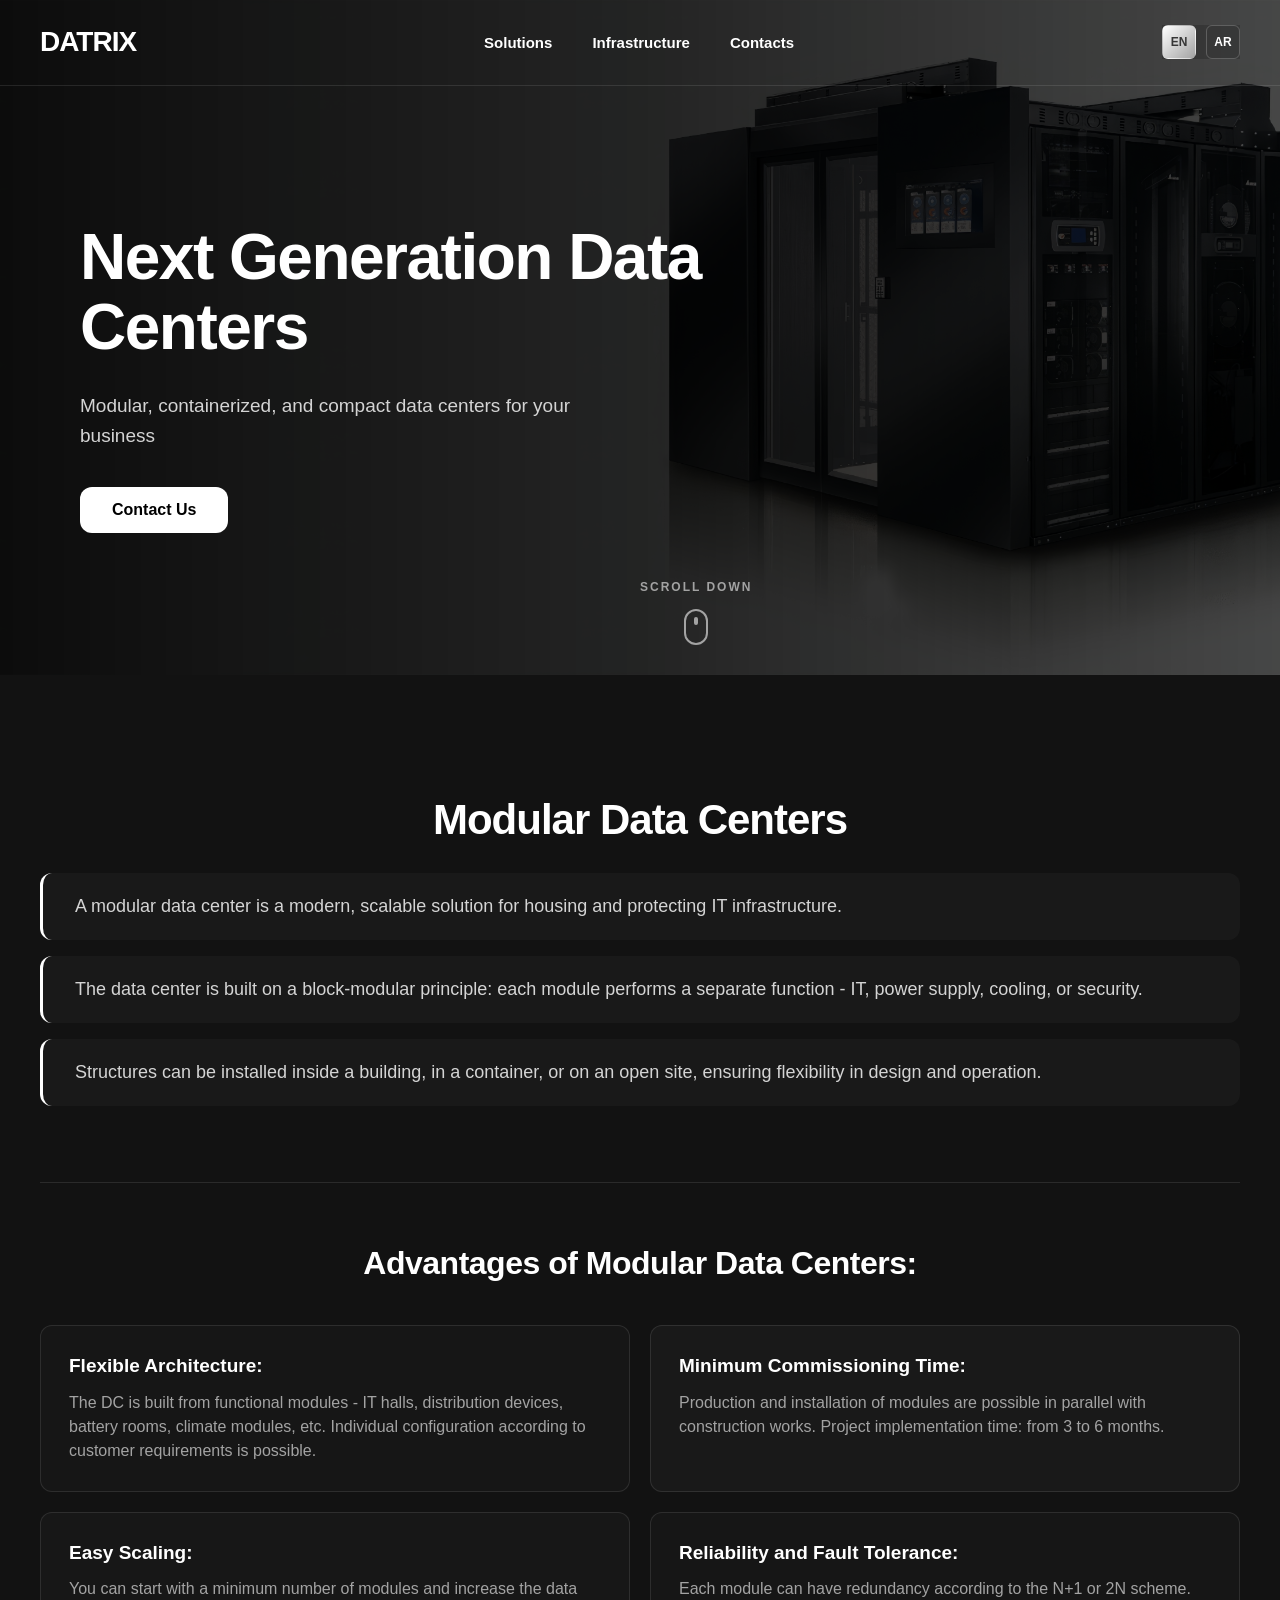
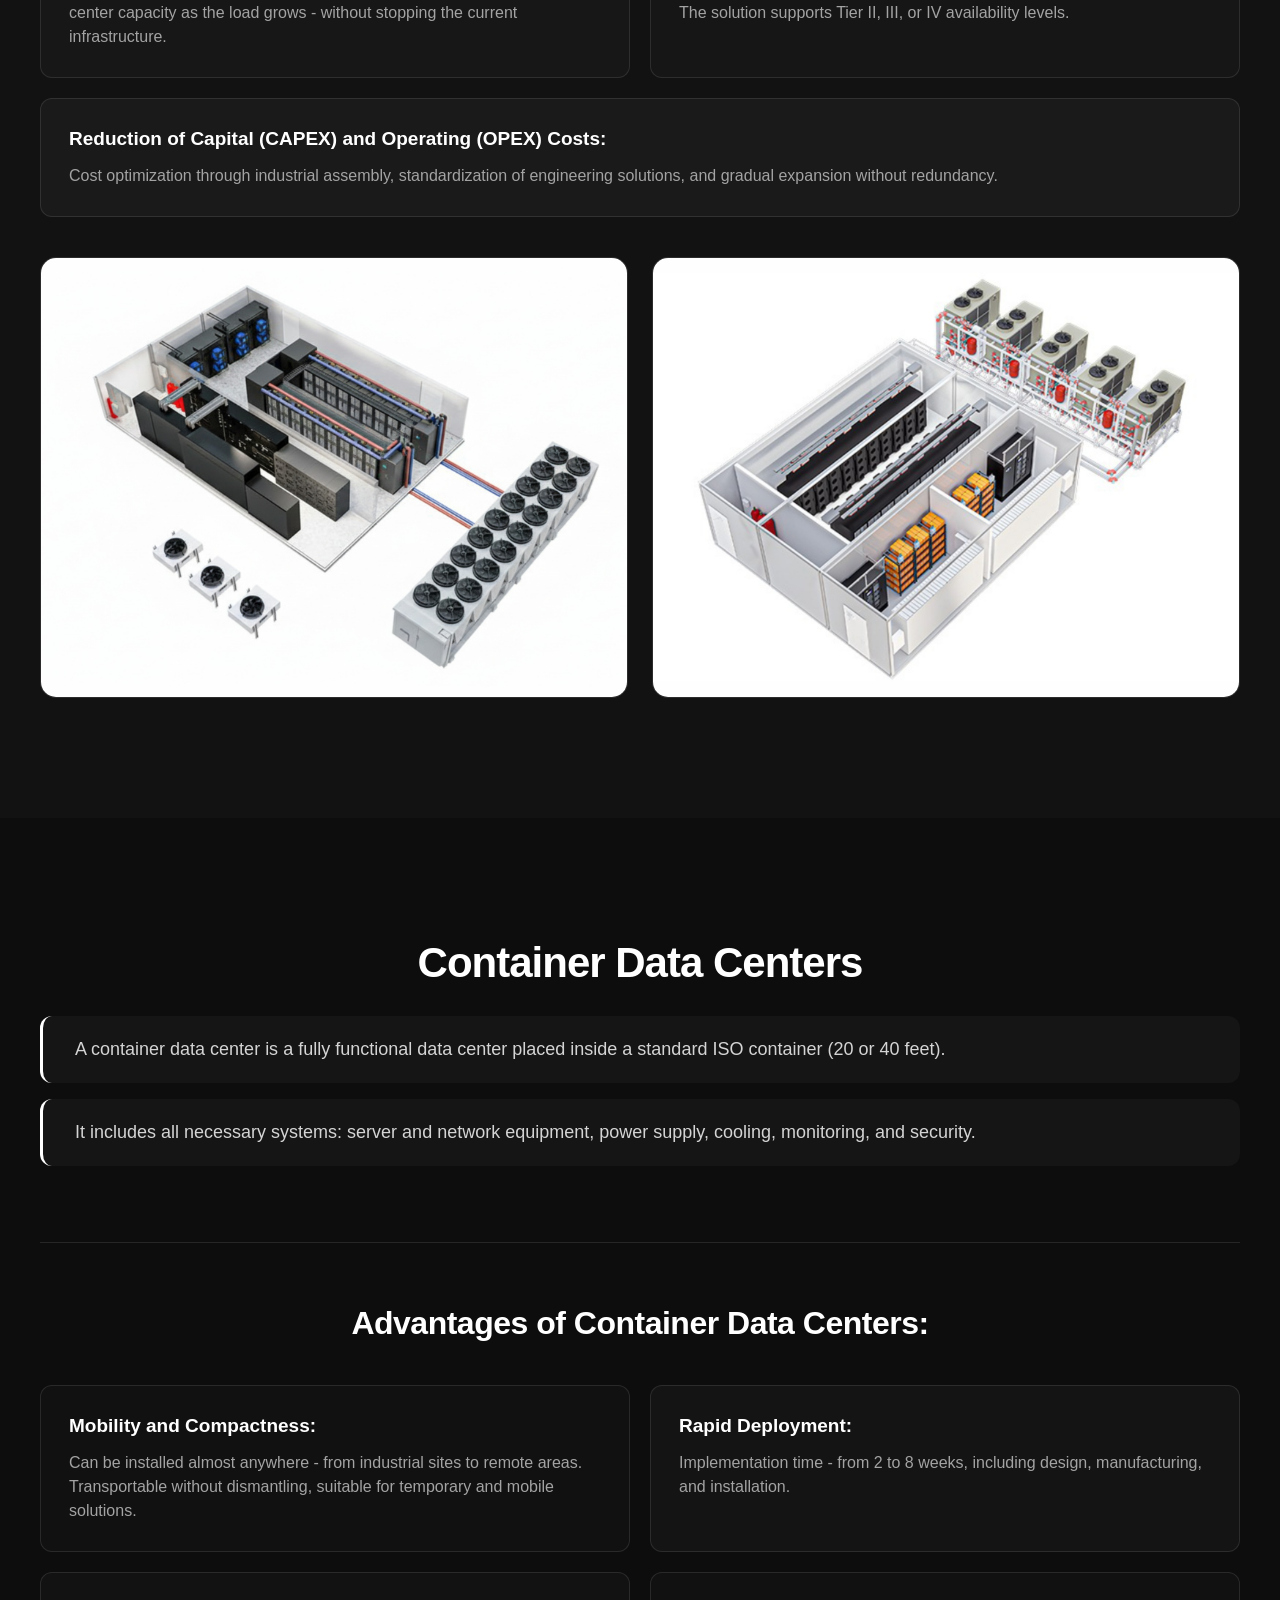
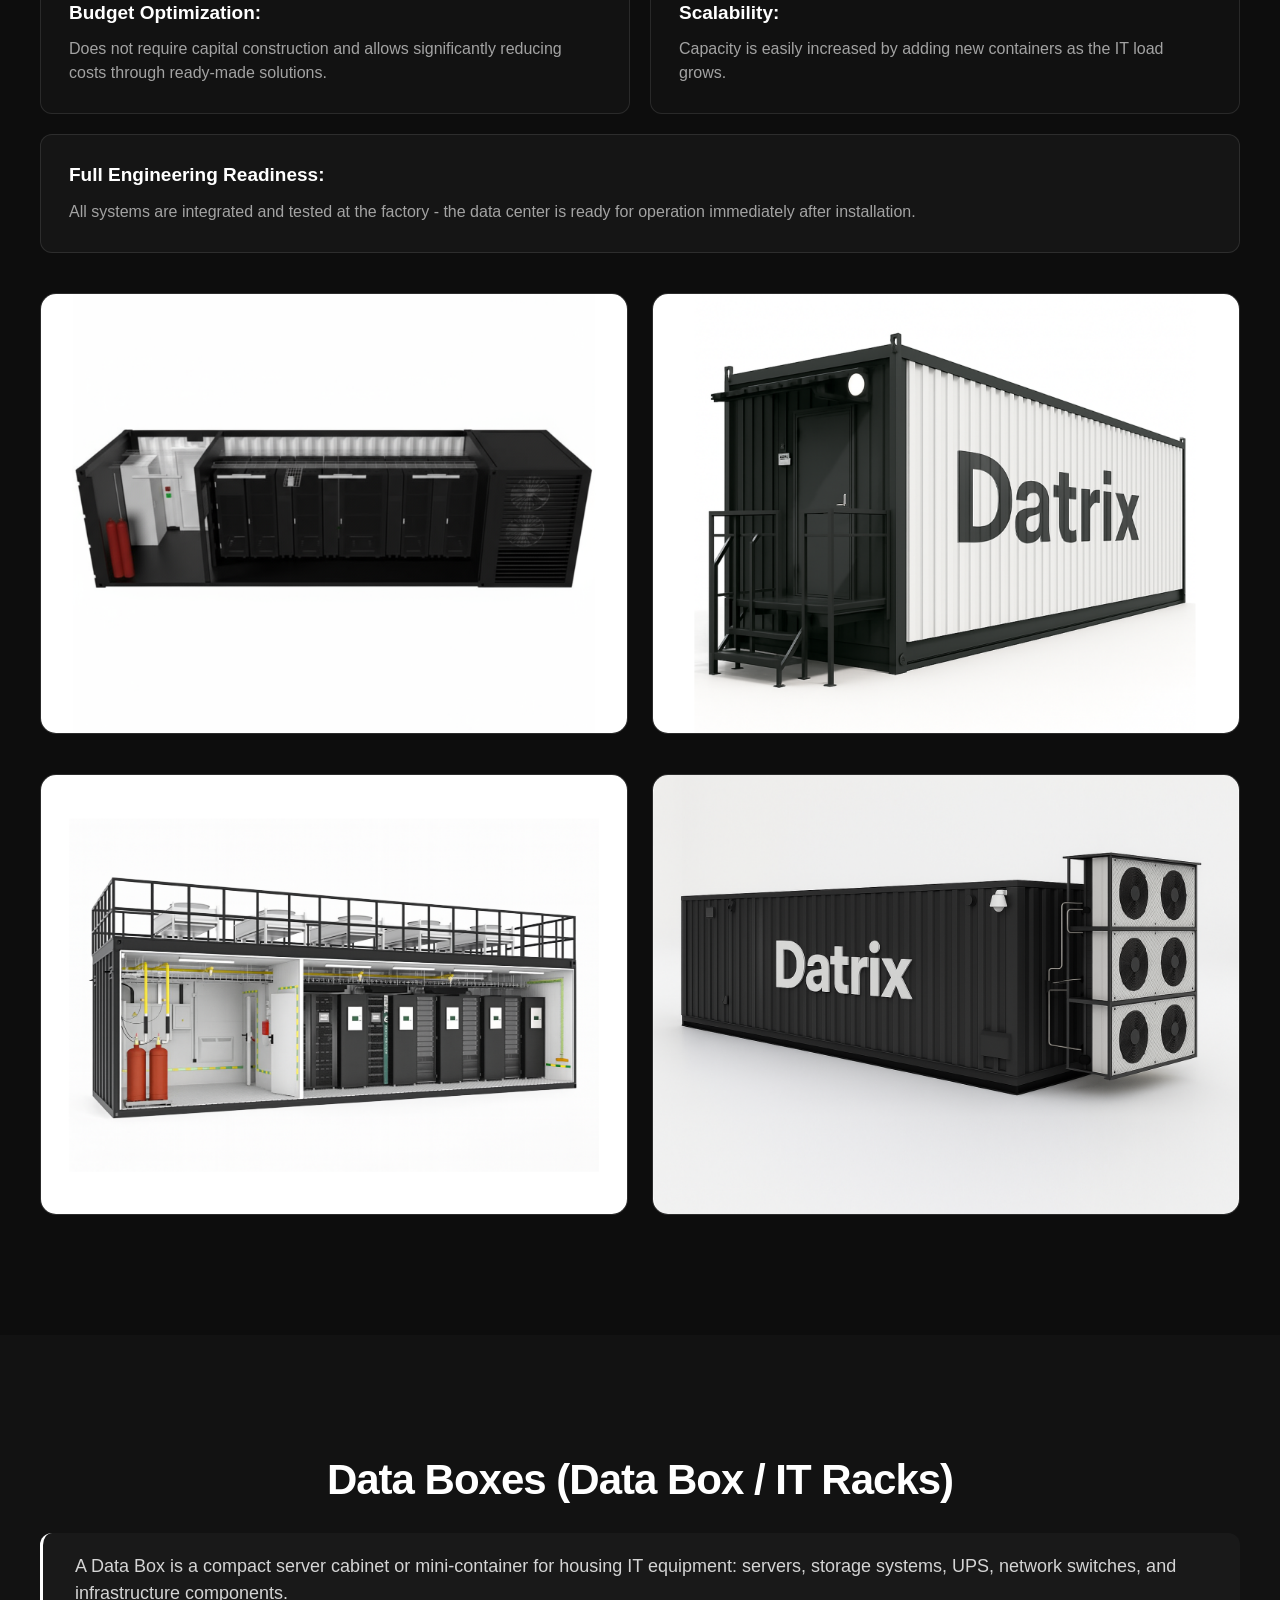
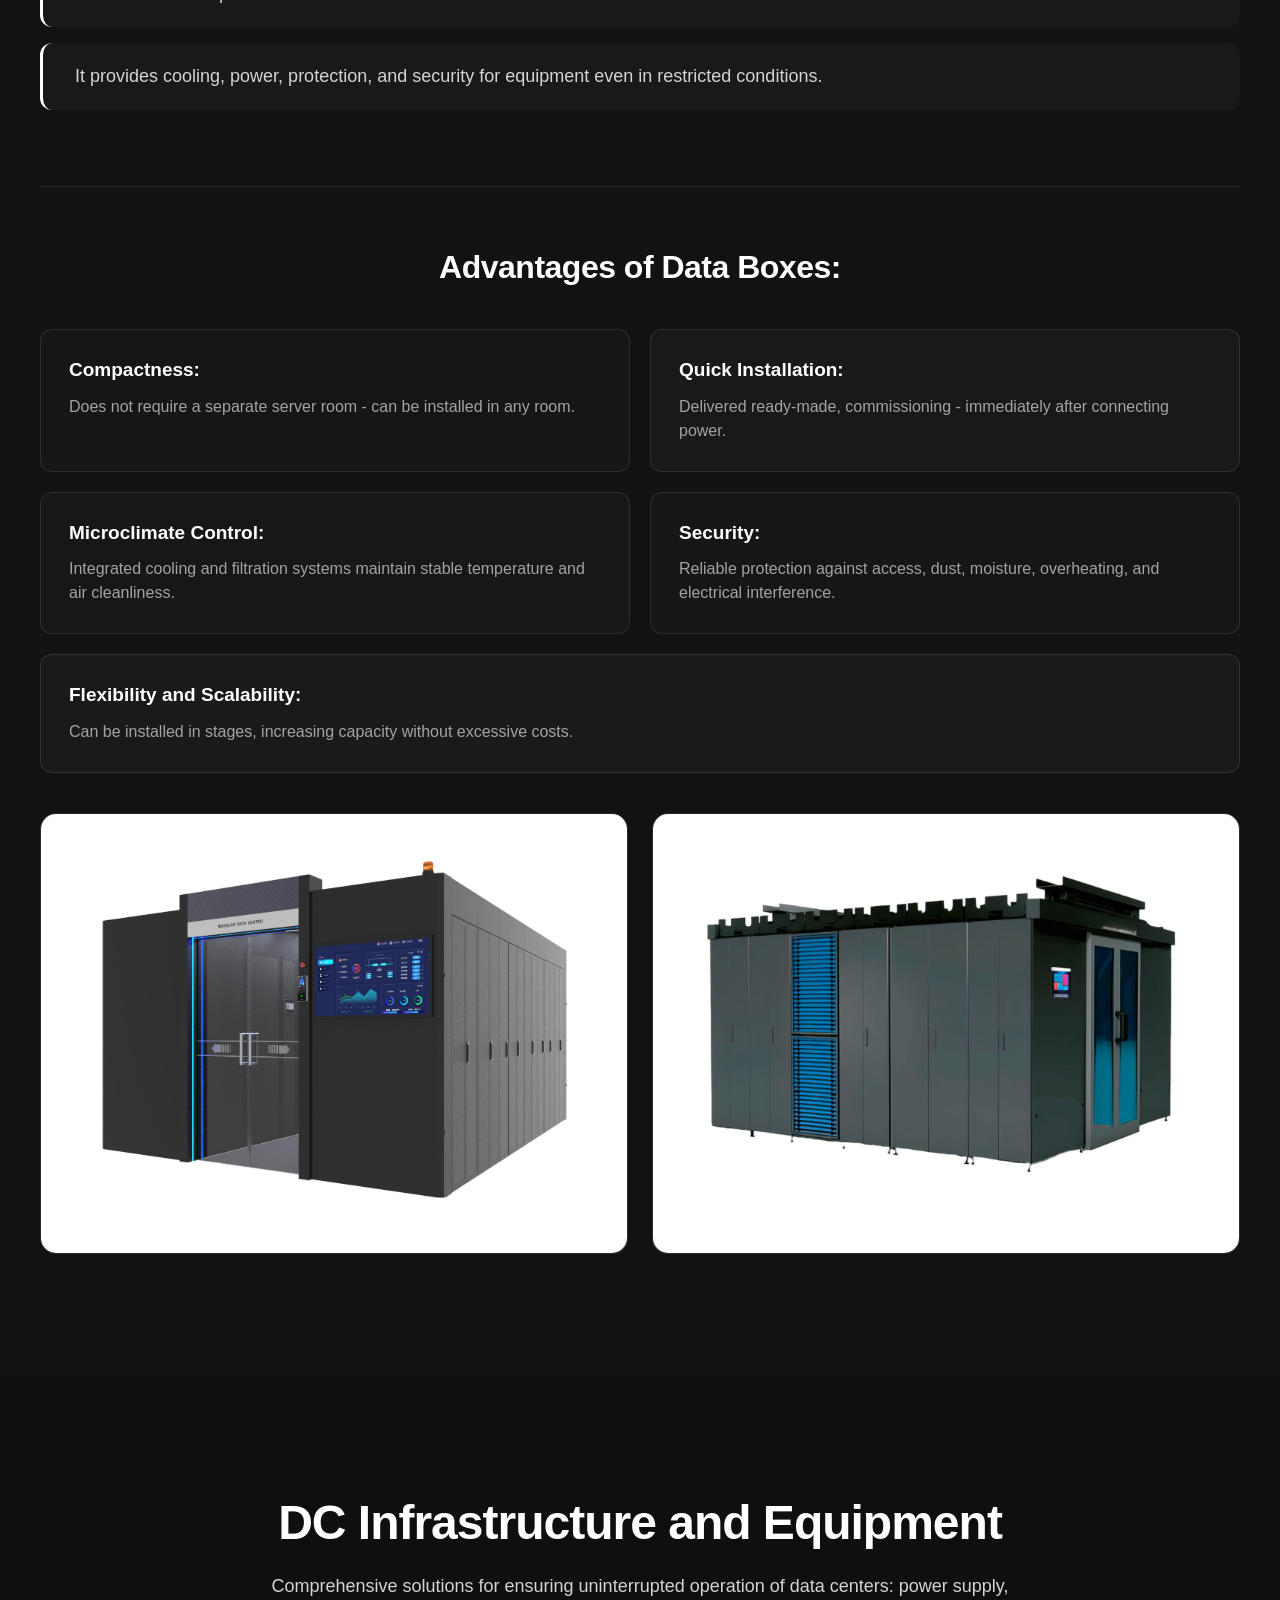
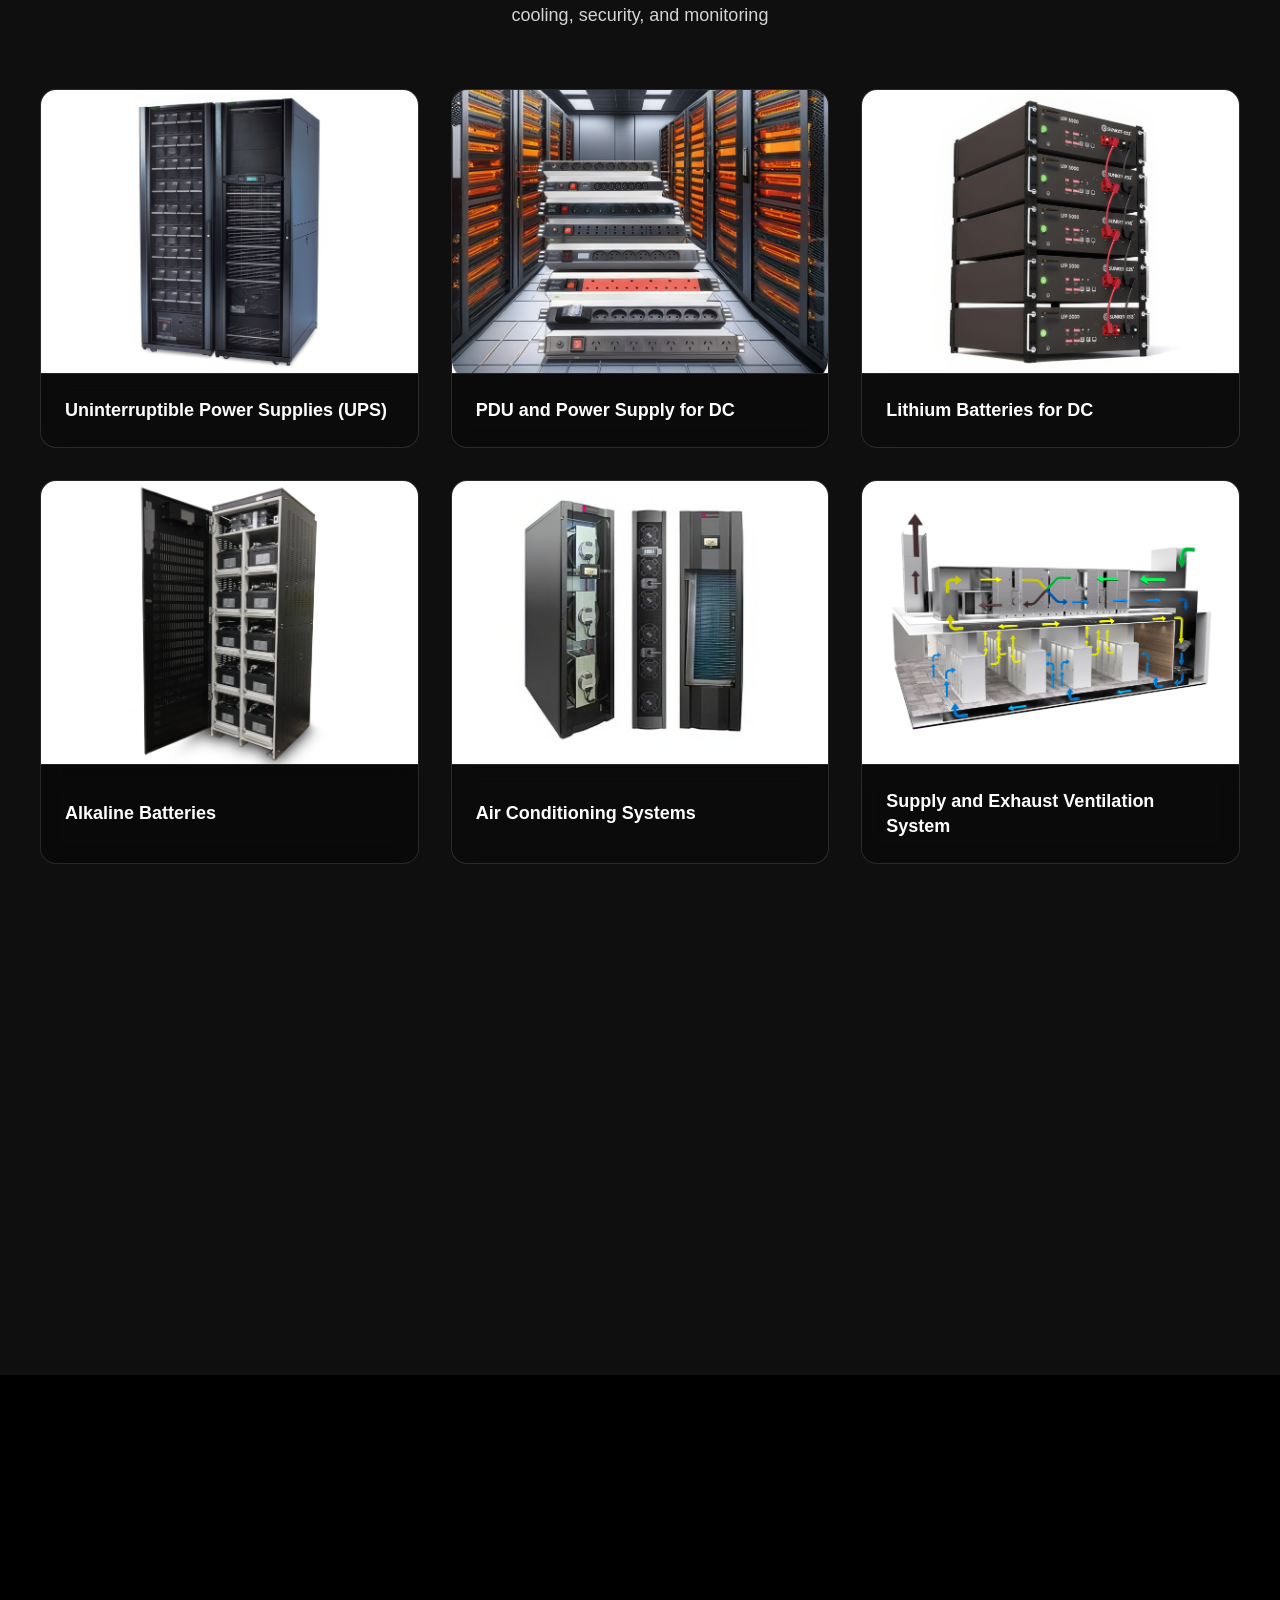
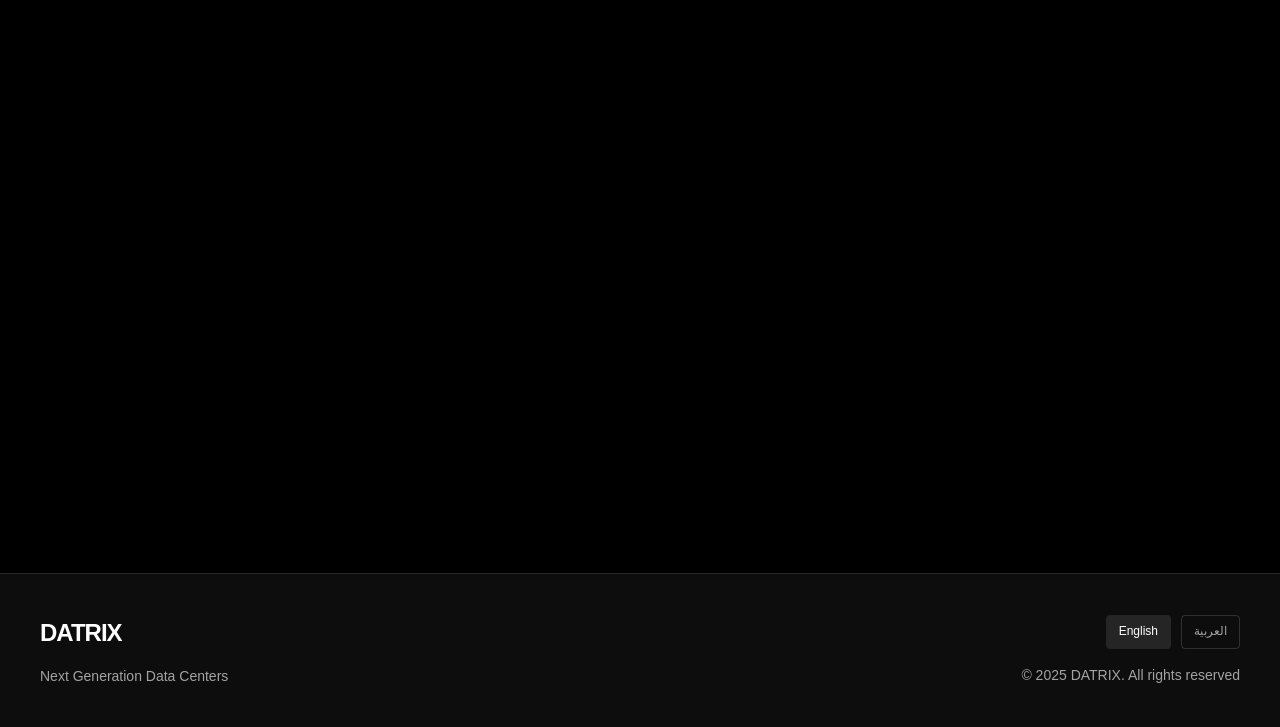
==== index.html @ 1903a42b "init" ====
<!DOCTYPE html>
<html lang="en">

<head>
    <meta charset="UTF-8">
    <meta name="viewport" content="width=device-width, initial-scale=1.0">
    
    <title>DATRIX - Modular and Container Data Centers | Turnkey Solutions</title>
    <meta name="description" content="Production and installation of modular and container data centers (DC). Server solutions, UPS, cooling, and infrastructure for business. Tier III/IV reliability.">
    <meta name="keywords" content="data center, modular dc, container dc, server room, datrix, ups, data center cooling, data center construction">
    <meta name="robots" content="index, follow">
    <link rel="canonical" href="https://datrix.kz/">

    <meta property="og:type" content="website">
    <meta property="og:title" content="DATRIX - Next Generation Data Center Infrastructure">
    <meta property="og:description" content="Modular and container data centers. Full cycle: from design to launch.">
    <meta property="og:url" content="https://datrix.kz/">
    <meta property="og:image" content="https://datrix.kz/assets/images/баннер.jpg">
    <meta property="og:site_name" content="DATRIX">
    <meta property="og:locale" content="en_US">

    <meta name="twitter:card" content="summary_large_image">
    <meta name="twitter:title" content="DATRIX - Turnkey Data Centers">
    <meta name="twitter:description" content="Modular and container solutions for data storage.">
    <meta name="twitter:image" content="https://datrix.kz/assets/images/баннер.jpg">

    <link rel="stylesheet" href="assets/css/globals.css">
    <link rel="stylesheet" href="components/header/header.css">
    <link rel="stylesheet" href="components/hero/hero.css">
    <link rel="stylesheet" href="components/solution-section/solution-section.css">
    <link rel="stylesheet" href="components/infrastructure/infrastructure.css">
    <link rel="stylesheet" href="components/contacts/contacts.css">
    <link rel="stylesheet" href="components/footer/footer.css">
    <link rel="stylesheet" href="assets/css/animations.css">

    <link rel="icon" type="image/svg+xml" href="favicon.svg">
    <meta name="theme-color" content="#0A0A0A">

    <script type="application/ld+json">
    {
      "@context": "https://schema.org",
      "@type": "IndustrialBusiness",
      "name": "DATRIX",
      "image": "https://datrix.kz/assets/images/баннер.jpg",
      "logo": "https://datrix.kz/logo.svg",
      "description": "Production of modular and container data centers.",
      "url": "https://datrix.kz/",
      "telephone": "+77067064334",
      "email": "info.box01@mail.ru",
      "address": {
        "@type": "PostalAddress",
        "streetAddress": "46/2 Turan Avenue, BC “Square V”",
        "addressLocality": "Astana",
        "addressCountry": "KZ"
      },
      "geo": {
        "@type": "GeoCoordinates",
        "latitude": 51.112501,
        "longitude": 71.399967
      },
      "openingHoursSpecification": {
        "@type": "OpeningHoursSpecification",
        "dayOfWeek": [
          "Monday",
          "Tuesday",
          "Wednesday",
          "Thursday",
          "Friday"
        ],
        "opens": "09:00",
        "closes": "18:00"
      },
      "priceRange": "$$$"
    }
    </script>
</head>

<body>
  <header class="header">
    <div class="header__container">
      <a href="/" class="header__logo">
        <span class="header__logo-text">DATRIX</span>
      </a>

      <nav class="header__nav">
        <ul class="header__menu">
          <li class="header__menu-item">
            <a href="#solutions" class="header__menu-link">Solutions</a>
          </li>
          <li class="header__menu-item">
            <a href="#infrastructure" class="header__menu-link">Infrastructure</a>
          </li>
          <li class="header__menu-item">
            <a href="#contacts" class="header__menu-link">Contacts</a>
          </li>
        </ul>

        <div class="header__mobile-lang">
            <a href="#" class="lang-link lang-link--active">EN</a>
            <a href="ar/index.html" class="lang-link">AR</a>
        </div>
      </nav>

      <div class="header__lang-switch">
        <a href="#" class="lang-link lang-link--active">EN</a>
        <a href="ar/index.html" class="lang-link">AR</a>
      </div>

      <button class="header__burger">
        <span class="header__burger-line"></span>
        <span class="header__burger-line"></span>
        <span class="header__burger-line"></span>
      </button>
    </div>
  </header>

  <section class="hero">
    <div class="hero__bg">
      <img src="assets/images/баннер.jpg" alt="" class="hero__bg-image">
      <div class="hero__overlay"></div>
    </div>

    <div class="hero__container">
      <div class="hero__content">
        <h1 class="hero__title">
          Next Generation Data Centers
        </h1>

        <p class="hero__description">
          Modular, containerized, and compact data centers for your business
        </p>

        <div class="hero__actions">
          <button class="btn btn-primary">Contact Us</button>
        </div>
      </div>
    </div>

    <div class="hero__scroll">
      <span class="hero__scroll-text">Scroll down</span>
      <div class="hero__scroll-icon"></div>
    </div>
  </section>

  <section class="solution-section solution-section--black" id="solutions">
    <div class="container">
      <div class="solution-section__content">
        <h2 class="solution-section__title">Modular Data Centers</h2>

        <p class="solution-section__text">
          A modular data center is a modern, scalable solution for housing and protecting IT infrastructure.
        </p>

        <p class="solution-section__text">
          The data center is built on a block-modular principle: each module performs a separate function - IT, power supply, cooling, or security.
        </p>

        <p class="solution-section__text">
          Structures can be installed inside a building, in a container, or on an open site, ensuring flexibility in design and operation.
        </p>

        <h3 class="solution-section__subtitle">Advantages of Modular Data Centers:</h3>

        <div class="solution-section__advantages">
          <div class="solution-section__advantage">
            <h4 class="solution-section__advantage-title">Flexible Architecture:</h4>
            <p class="solution-section__advantage-text">
              The DC is built from functional modules - IT halls, distribution devices, battery rooms, climate modules, etc. Individual configuration according to customer requirements is possible.
            </p>
          </div>

          <div class="solution-section__advantage">
            <h4 class="solution-section__advantage-title">Minimum Commissioning Time:</h4>
            <p class="solution-section__advantage-text">
              Production and installation of modules are possible in parallel with construction works. Project implementation time: from 3 to 6 months.
            </p>
          </div>

          <div class="solution-section__advantage">
            <h4 class="solution-section__advantage-title">Easy Scaling:</h4>
            <p class="solution-section__advantage-text">
              You can start with a minimum number of modules and increase the data center capacity as the load grows - without stopping the current infrastructure.
            </p>
          </div>

          <div class="solution-section__advantage">
            <h4 class="solution-section__advantage-title">Reliability and Fault Tolerance:</h4>
            <p class="solution-section__advantage-text">
              Each module can have redundancy according to the N+1 or 2N scheme. The solution supports Tier II, III, or IV availability levels.
            </p>
          </div>

          <div class="solution-section__advantage">
            <h4 class="solution-section__advantage-title">Reduction of Capital (CAPEX) and Operating (OPEX) Costs:</h4>
            <p class="solution-section__advantage-text">
              Cost optimization through industrial assembly, standardization of engineering solutions, and gradual expansion without redundancy.
            </p>
          </div>
        </div>

        <div class="solution-section__images solution-section__images--two-col">
          <div class="solution-section__image-wrapper">
            <img src="assets/images/777.jpg" alt="Data Center 2" class="solution-section__image">
          </div>
          <div class="solution-section__image-wrapper">
            <img src="assets/images/цод 555.jpg" alt="Data Center 1" class="solution-section__image">
          </div>
        </div>
      </div>
    </div>
  </section>

  <section class="solution-section solution-section--dark">
    <div class="container">
      <div class="solution-section__content">
        <h2 class="solution-section__title">Container Data Centers</h2>

        <p class="solution-section__text">
          A container data center is a fully functional data center placed inside a standard ISO container (20 or 40 feet).
        </p>

        <p class="solution-section__text">
          It includes all necessary systems: server and network equipment, power supply, cooling, monitoring, and security.
        </p>

        <h3 class="solution-section__subtitle">Advantages of Container Data Centers:</h3>

        <div class="solution-section__advantages">
          <div class="solution-section__advantage">
            <h4 class="solution-section__advantage-title">Mobility and Compactness:</h4>
            <p class="solution-section__advantage-text">
              Can be installed almost anywhere - from industrial sites to remote areas. Transportable without dismantling, suitable for temporary and mobile solutions.
            </p>
          </div>

          <div class="solution-section__advantage">
            <h4 class="solution-section__advantage-title">Rapid Deployment:</h4>
            <p class="solution-section__advantage-text">
              Implementation time - from 2 to 8 weeks, including design, manufacturing, and installation.
            </p>
          </div>

          <div class="solution-section__advantage">
            <h4 class="solution-section__advantage-title">Budget Optimization:</h4>
            <p class="solution-section__advantage-text">
              Does not require capital construction and allows significantly reducing costs through ready-made solutions.
            </p>
          </div>

          <div class="solution-section__advantage">
            <h4 class="solution-section__advantage-title">Scalability:</h4>
            <p class="solution-section__advantage-text">
              Capacity is easily increased by adding new containers as the IT load grows.
            </p>
          </div>

          <div class="solution-section__advantage">
            <h4 class="solution-section__advantage-title">Full Engineering Readiness:</h4>
            <p class="solution-section__advantage-text">
              All systems are integrated and tested at the factory - the data center is ready for operation immediately after installation.
            </p>
          </div>
        </div>

        <div class="solution-section__images solution-section__images--two-col">
          <div class="solution-section__image-wrapper">
            <img src="assets/images/ЦОД 7.jpeg" alt="DC 7" class="solution-section__image">
          </div>
          <div class="solution-section__image-wrapper">
            <img src="assets/images/ЦОД 4.png" alt="DC 4" class="solution-section__image">
          </div>
        </div>
        <div class="solution-section__images solution-section__images--two-col">
          <div class="solution-section__image-wrapper">
            <img src="assets/images/ЦОД 6.png" alt="DC 6" class="solution-section__image">
          </div>
          <div class="solution-section__image-wrapper">
            <img src="assets/images/ЦОД 5.png" alt="DC 5" class="solution-section__image">
          </div>
        </div>
      </div>
    </div>
  </section>

  <section class="solution-section solution-section--black">
    <div class="container">
      <div class="solution-section__content">
        <h2 class="solution-section__title">Data Boxes (Data Box / IT Racks)</h2>

        <p class="solution-section__text">
          A Data Box is a compact server cabinet or mini-container for housing IT equipment: servers, storage systems, UPS, network switches, and infrastructure components.
        </p>

        <p class="solution-section__text">
          It provides cooling, power, protection, and security for equipment even in restricted conditions.
        </p>

        <h3 class="solution-section__subtitle">Advantages of Data Boxes:</h3>

        <div class="solution-section__advantages">
          <div class="solution-section__advantage">
            <h4 class="solution-section__advantage-title">Compactness:</h4>
            <p class="solution-section__advantage-text">
              Does not require a separate server room - can be installed in any room.
            </p>
          </div>

          <div class="solution-section__advantage">
            <h4 class="solution-section__advantage-title">Quick Installation:</h4>
            <p class="solution-section__advantage-text">
              Delivered ready-made, commissioning - immediately after connecting power.
            </p>
          </div>

          <div class="solution-section__advantage">
            <h4 class="solution-section__advantage-title">Microclimate Control:</h4>
            <p class="solution-section__advantage-text">
              Integrated cooling and filtration systems maintain stable temperature and air cleanliness.
            </p>
          </div>

          <div class="solution-section__advantage">
            <h4 class="solution-section__advantage-title">Security:</h4>
            <p class="solution-section__advantage-text">
              Reliable protection against access, dust, moisture, overheating, and electrical interference.
            </p>
          </div>

          <div class="solution-section__advantage">
            <h4 class="solution-section__advantage-title">Flexibility and Scalability:</h4>
            <p class="solution-section__advantage-text">
              Can be installed in stages, increasing capacity without excessive costs.
            </p>
          </div>
        </div>

        <div class="solution-section__images solution-section__images--two-col">
          <div class="solution-section__image-wrapper">
            <img src="assets/images/ЦОД 8.jpg" alt="DC 8" class="solution-section__image">
          </div>
          <div class="solution-section__image-wrapper">
            <img src="assets/images/08.png" alt="DC 7" class="solution-section__image">
          </div>
        </div>
      </div>
    </div>
  </section>

  <section class="infrastructure" id="infrastructure">
    <div class="container">
      <div class="infrastructure__header">
        <h2 class="infrastructure__title">DC Infrastructure and Equipment</h2>
        <p class="infrastructure__description">
          Comprehensive solutions for ensuring uninterrupted operation of data centers: power supply, cooling, security, and monitoring
        </p>
      </div>

      <div class="infrastructure__grid">
        <div class="infrastructure__card">
          <div class="infrastructure__card-image">
            <img src="assets/images/1. ИБП.jpg" alt="UPS">
          </div>
          <div class="infrastructure__card-content">
            <h3 class="infrastructure__card-title">Uninterruptible Power Supplies (UPS)</h3>
          </div>
          <div class="infrastructure__card-overlay">
            <h4 class="infrastructure__card-overlay-title">Uninterruptible Power Supplies (UPS)</h4>
            <p class="infrastructure__card-overlay-text">
              A key component of the energy infrastructure of data centers, ensuring protection and stable operation of servers, network, and engineering equipment during failures.
            </p>
          </div>
        </div>

        <div class="infrastructure__card">
          <div class="infrastructure__card-image">
            <img src="assets/images/2. PDU.jpeg" alt="PDU">
          </div>
          <div class="infrastructure__card-content">
            <h3 class="infrastructure__card-title">PDU and Power Supply for DC</h3>
          </div>
          <div class="infrastructure__card-overlay">
            <h4 class="infrastructure__card-overlay-title">PDU and Power Supply for DC</h4>
            <p class="infrastructure__card-overlay-text">
              PDU (Power Distribution Unit) is a power distribution device installed in server racks. It ensures power supply to servers, network equipment, storage systems, and other critical equipment in the DC, responsible for reliability, manageability, and energy consumption monitoring.
            </p>
          </div>
        </div>

        <div class="infrastructure__card">
          <div class="infrastructure__card-image">
            <img src="assets/images/3. Литиевые аккумуляторы.jpeg" alt="Lithium Batteries">
          </div>
          <div class="infrastructure__card-content">
            <h3 class="infrastructure__card-title">Lithium Batteries for DC</h3>
          </div>
          <div class="infrastructure__card-overlay">
            <h4 class="infrastructure__card-overlay-title">Lithium Batteries for DC</h4>
            <p class="infrastructure__card-overlay-text">
              A modern alternative to traditional lead-acid batteries (VRLA) for uninterruptible power supply (UPS) systems in data centers.
            </p>
          </div>
        </div>

        <div class="infrastructure__card">
          <div class="infrastructure__card-image">
            <img src="assets/images/4. Щелочные аккумуляторы.jpeg" alt="Alkaline Batteries">
          </div>
          <div class="infrastructure__card-content">
            <h3 class="infrastructure__card-title">Alkaline Batteries</h3>
          </div>
          <div class="infrastructure__card-overlay">
            <h4 class="infrastructure__card-overlay-title">Alkaline Batteries</h4>
            <p class="infrastructure__card-overlay-text">
              Industrial batteries utilizing aqueous alkaline electrolyte, most often based on nickel-cadmium (Ni-Cd) or nickel-iron (Ni-Fe) chemistry. They are used in DCs to ensure high reliability and long service life, especially in conditions requiring resistance to extreme conditions and minimal maintenance.
            </p>
          </div>
        </div>

        <div class="infrastructure__card">
          <div class="infrastructure__card-image">
            <img src="assets/images/5. Системы кондиционирования.jpg" alt="Air Conditioning Systems">
          </div>
          <div class="infrastructure__card-content">
            <h3 class="infrastructure__card-title">Air Conditioning Systems</h3>
          </div>
          <div class="infrastructure__card-overlay">
            <h4 class="infrastructure__card-overlay-title">Air Conditioning Systems</h4>
            <p class="infrastructure__card-overlay-text">
              Designed to maintain optimal temperature and humidity conditions in the DC, necessary for stable and durable operation of server equipment.
            </p>
          </div>
        </div>

        <div class="infrastructure__card">
          <div class="infrastructure__card-image">
            <img src="assets/images/6. Система ПВВ.png" alt="Ventilation System">
          </div>
          <div class="infrastructure__card-content">
            <h3 class="infrastructure__card-title">Supply and Exhaust Ventilation System</h3>
          </div>
          <div class="infrastructure__card-overlay">
            <h4 class="infrastructure__card-overlay-title">Supply and Exhaust Ventilation System</h4>
            <p class="infrastructure__card-overlay-text">
              Designed to: ensure the supply of fresh air to the machine room, remove excess heat, humidity, and polluted air, maintain optimal microclimate, compensate for air leaks in server zones, ensure excess pressure in high-cleanliness zones. Ventilation does not replace air conditioning but is its mandatory addition.
            </p>
          </div>
        </div>

        <div class="infrastructure__card">
          <div class="infrastructure__card-image">
            <img src="assets/images/7. Системы безопасности.jpg" alt="Security Systems">
          </div>
          <div class="infrastructure__card-content">
            <h3 class="infrastructure__card-title">Security Systems</h3>
          </div>
          <div class="infrastructure__card-overlay">
            <h4 class="infrastructure__card-overlay-title">Security Systems</h4>
            <p class="infrastructure__card-overlay-text">
              Include video surveillance systems, access control and management (ACS), security and fire alarms, notification and fire suppression means. Integrated into a single monitoring platform, ensuring round-the-clock control, instant response to incidents, and a high level of physical and information security of the facility.
            </p>
          </div>
        </div>

        <div class="infrastructure__card">
          <div class="infrastructure__card-image">
            <img src="assets/images/8. SCADA.jpeg" alt="SCADA">
          </div>
          <div class="infrastructure__card-content">
            <h3 class="infrastructure__card-title">DC Monitoring and Dispatching</h3>
          </div>
          <div class="infrastructure__card-overlay">
            <h4 class="infrastructure__card-overlay-title">DC Monitoring and Dispatching</h4>
            <p class="infrastructure__card-overlay-text">
              SCADA system (Supervisory Control And Data Acquisition) in a data center is a centralized platform for monitoring, controlling, and visualizing all engineering systems of the DC.
            </p>
          </div>
        </div>
      </div>
    </div>
  </section>

  <section class="contacts" id="contacts">
    <div class="container">
      <div class="contacts__wrapper">
        <div class="contacts__info">
          <h2 class="contacts__title">Contact Us</h2>
          <p class="contacts__subtitle">Ready to discuss your project? We are always in touch</p>

          <div class="contacts__items">
            <div class="contacts__item">
              <div class="contacts__item-icon">
                <svg width="24" height="24" viewBox="0 0 24 24" fill="none" xmlns="http://www.w3.org/2000/svg">
                  <path
                    d="M22 16.92V19.92C22 20.49 21.54 20.95 20.97 20.96C20.9 20.96 20.82 20.96 20.75 20.96C10.2 20.5 3.5 13.8 3.04 3.25C3.02 2.68 3.45 2.18 4.02 2.16C4.09 2.16 4.16 2.16 4.23 2.16H7.23C7.79 2.16 8.25 2.61 8.26 3.17C8.27 3.75 8.35 4.32 8.5 4.88C8.63 5.39 8.48 5.93 8.09 6.29L6.62 7.76C7.93 10.19 10.01 12.27 12.44 13.58L13.91 12.11C14.27 11.72 14.81 11.57 15.32 11.7C15.88 11.85 16.45 11.93 17.03 11.94C17.59 11.95 18.04 12.41 18.04 12.97V15.97C18.04 16.53 17.58 16.99 17.02 17H17.01C16.94 17 16.87 17 16.8 17C16.73 17 16.66 17 16.59 17H16.58C16.51 17 16.44 17 16.37 17H16.36C16.29 17 16.22 17 16.15 17H16.14C16.07 17 16 17 15.93 17H15.92C15.85 17 15.78 17 15.71 17H15.7C15.63 17 15.56 17 15.49 17H15.48C15.41 17 15.34 17 15.27 17H15.26C15.19 17 15.12 17 15.05 17H15.04C14.97 17 14.9 17 14.83 17H14.82C14.75 17 14.68 17 14.61 17H14.6C14.53 17 14.46 17 14.39 17H14.38C14.31 17 14.24 17 14.17 17H14.16C14.09 17 14.02 17 13.95 17H13.94C13.87 17 13.8 17 13.73 17H13.72C13.65 17 13.58 17 13.51 17H13.5C13.43 17 13.36 17 13.29 17"
                    stroke="currentColor" stroke-width="1.5" stroke-miterlimit="10" />
                </svg>
              </div>
              <div class="contacts__item-content">
                <h3 class="contacts__item-title">Phone</h3>
                <a href="tel:+77067064334" class="contacts__item-link">+7 706 706 43 34</a>
              </div>
            </div>

            <div class="contacts__item">
              <div class="contacts__item-icon">
                <svg width="24" height="24" viewBox="0 0 24 24" fill="none" xmlns="http://www.w3.org/2000/svg">
                  <path
                    d="M17 20.5H7C4 20.5 2 19 2 15.5V8.5C2 5 4 3.5 7 3.5H17C20 3.5 22 5 22 8.5V15.5C22 19 20 20.5 17 20.5Z"
                    stroke="currentColor" stroke-width="1.5" stroke-miterlimit="10" stroke-linecap="round"
                    stroke-linejoin="round" />
                  <path d="M17 9L13.87 11.5C12.84 12.32 11.15 12.32 10.12 11.5L7 9" stroke="currentColor"
                    stroke-width="1.5" stroke-miterlimit="10" stroke-linecap="round" stroke-linejoin="round" />
                </svg>
              </div>
              <div class="contacts__item-content">
                <h3 class="contacts__item-title">Email</h3>
                <a href="mailto:info.box01@mail.ru" class="contacts__item-link">info.box01@mail.ru</a>
              </div>
            </div>

            <div class="contacts__item">
              <div class="contacts__item-icon">
                <svg width="24" height="24" viewBox="0 0 24 24" fill="none" xmlns="http://www.w3.org/2000/svg">
                  <path
                    d="M12 13.43C13.7231 13.43 15.12 12.0331 15.12 10.31C15.12 8.58687 13.7231 7.19 12 7.19C10.2769 7.19 8.88 8.58687 8.88 10.31C8.88 12.0331 10.2769 13.43 12 13.43Z"
                    stroke="currentColor" stroke-width="1.5" />
                  <path
                    d="M3.62 8.49C5.59 -0.169998 18.42 -0.159997 20.38 8.5C21.53 13.58 18.37 17.88 15.6 20.54C13.59 22.48 10.41 22.48 8.39 20.54C5.63 17.88 2.47 13.57 3.62 8.49Z"
                    stroke="currentColor" stroke-width="1.5" />
                </svg>
              </div>
              <div class="contacts__item-content">
                <h3 class="contacts__item-title">Address</h3>
                <p class="contacts__item-text">Astana, 46/2 Turan Avenue, BC “Square V”</p>
              </div>
            </div>
          </div>
        </div>

        <div class="contacts__map">
          <iframe
            src="https://yandex.ru/map-widget/v1/?ll=71.399967%2C51.112501&z=17&l=map&pt=71.399967%2C51.112501%2Cpm2rdm"
            frameborder="0" allowfullscreen="true" class="contacts__map-iframe">
          </iframe>

        </div>
      </div>
    </div>
  </section>

  <footer class="footer">
    <div class="container">
      <div class="footer__content">
        <div class="footer__left">
          <a href="/" class="footer__logo">DATRIX</a>
          <p class="footer__text">Next Generation Data Centers</p>
        </div>

        <div class="footer__right">
            <div class="footer__lang-switch">
                <a href="#" class="footer__lang-link footer__lang-link--active">English</a>
                <a href="ar/index.html" class="footer__lang-link">العربية</a>
            </div>
          <p class="footer__copy">&copy; 2025 DATRIX. All rights reserved</p>
        </div>
      </div>
    </div>
  </footer>

  <script src="components/header/header.js"></script>
  <script src="components/hero/hero.js"></script>
  <script src="assets/js/scroll-animations.js"></script>
</body>

</html>
---- assets/css/globals.css ----
/* assets\css\globals.css */

:root {
  --black: #000000;
  --dark-bg: #0A0A0A;
  --dark-secondary: #141414;
  --dark-tertiary: #1A1A1A;
  
  /* Градации темных оттенков для разнообразия секций */
  --dark-variant-1: #0D0D0D;
  --dark-variant-2: #121212;
  --dark-variant-3: #0F0F0F;
  
  --white: #FFFFFF;
  --gray-100: #F5F5F5;
  --gray-200: #E5E5E5;
  --gray-300: #D4D4D4;
  --gray-400: #A3A3A3;
  --gray-500: #737373;
  --gray-600: #525252;
  --gray-700: #404040;
  --gray-800: #262626;
  
  --accent-primary: #FFFFFF;
  --accent-gradient: linear-gradient(135deg, #FFFFFF 0%, #A3A3A3 100%);
  
  --text-primary: #FFFFFF;
  --text-secondary: #A3A3A3;
  --text-muted: #737373;
  
  --card-bg: rgba(26, 26, 26, 0.8);
  --card-border: rgba(255, 255, 255, 0.1);
  --card-border-hover: rgba(255, 255, 255, 0.3);
  
  --shadow-sm: 0 2px 8px rgba(0, 0, 0, 0.4);
  --shadow-md: 0 4px 16px rgba(0, 0, 0, 0.5);
  --shadow-lg: 0 8px 32px rgba(0, 0, 0, 0.6);
  --shadow-xl: 0 16px 48px rgba(0, 0, 0, 0.7);
  --shadow-glow-white: 0 8px 32px rgba(255, 255, 255, 0.15);
  
  --transition-fast: 0.2s ease;
  --transition-normal: 0.3s ease;
  --transition-slow: 0.5s ease;
  
  --border-radius-sm: 8px;
  --border-radius-md: 12px;
  --border-radius-lg: 16px;
  --border-radius-xl: 24px;
}

* {
  margin: 0;
  padding: 0;
  box-sizing: border-box;
  font-family: 'Montserrat', -apple-system, BlinkMacSystemFont, 'Segoe UI', sans-serif;
}

@import url('https://fonts.googleapis.com/css2?family=Montserrat:wght@300;400;500;600;700;800;900&display=swap');
@import url('https://fonts.googleapis.com/css2?family=Inter:wght@300;400;500;600;700;800;900&display=swap');

html {
  scroll-behavior: smooth;
}

body {
  font-size: 16px;
  line-height: 1.6;
  color: var(--text-primary);
  background: var(--black);
  overflow-x: hidden;
  -webkit-font-smoothing: antialiased;
  -moz-osx-font-smoothing: grayscale;
}

body::before {
  content: '';
  position: fixed;
  top: 0;
  left: 0;
  width: 100%;
  height: 100%;
  background: radial-gradient(circle at 20% 50%, rgba(255, 255, 255, 0.03) 0%, transparent 50%),
              radial-gradient(circle at 80% 80%, rgba(255, 255, 255, 0.02) 0%, transparent 50%);
  pointer-events: none;
  z-index: 0;
}

h1, h2, h3, h4, h5, h6 {
  font-family: 'Inter', -apple-system, BlinkMacSystemFont, 'Segoe UI', sans-serif;
}

.container {
  max-width: 1440px;
  margin: 0 auto;
  padding: 0 40px;
  position: relative;
  z-index: 1;
}

@media (max-width: 768px) {
  .container {
    padding: 0 20px;
  }
}

img {
  max-width: 100%;
  height: auto;
  display: block;
}

a {
  text-decoration: none;
  color: inherit;
  transition: var(--transition-normal);
}

button {
  border: none;
  cursor: pointer;
  transition: var(--transition-normal);
}

input, textarea {
  font-family: inherit;
}

.btn {
  display: inline-flex;
  align-items: center;
  justify-content: center;
  padding: 14px 32px;
  font-size: 16px;
  font-weight: 600;
  border-radius: var(--border-radius-md);
  transition: var(--transition-normal);
  white-space: nowrap;
  position: relative;
  overflow: hidden;
}

.btn::before {
  content: '';
  position: absolute;
  top: 50%;
  left: 50%;
  width: 0;
  height: 0;
  border-radius: 50%;
  background: rgba(255, 255, 255, 0.1);
  transform: translate(-50%, -50%);
  transition: width 0.6s, height 0.6s;
}

.btn:hover::before {
  width: 300px;
  height: 300px;
}

.btn-primary {
  background: var(--white);
  color: var(--black);
}

.btn-primary:hover {
  transform: translateY(-2px);
  box-shadow: 0 8px 24px rgba(255, 255, 255, 0.2);
}

.btn-outline {
  background: transparent;
  color: var(--white);
  border: 2px solid var(--white);
}

.btn-outline:hover {
  background: var(--white);
  color: var(--black);
}
---- components/header/header.css ----
/* components\header\header.css */

.header {
    position: fixed;
    top: 0;
    left: 0;
    width: 100%;
    z-index: 1000;
    transition: all 0.3s ease;
    background: transparent;
    border-bottom: 1px solid var(--card-border);
    animation: slideDownFadeIn 0.5s ease-out;
}

@keyframes slideDownFadeIn {
    from {
        opacity: 0;
        transform: translateY(-100%);
    }
    to {
        opacity: 1;
        transform: translateY(0);
    }
}

.header.scrolled {
    background: rgba(0, 0, 0, 0.95);
    backdrop-filter: blur(20px);
    box-shadow: var(--shadow-lg);
    border-bottom-color: rgba(255, 255, 255, 0.15);
}

.header__container {
    display: flex;
    align-items: center;
    justify-content: space-between;
    padding: 20px 40px;
    max-width: 1440px;
    margin: 0 auto;
    transition: padding 0.3s ease;
}

.header.scrolled .header__container {
    padding: 16px 40px;
}

.header__logo {
    display: flex;
    align-items: center;
    gap: 12px;
    font-size: 28px;
    font-weight: 800;
    color: var(--white);
    z-index: 1001;
    letter-spacing: -1px;
    text-decoration: none;
    transition: all 0.3s ease;
    position: relative;
    animation: fadeInScale 0.4s ease-out 0.2s both;
}

@keyframes fadeInScale {
    from {
        opacity: 0;
        transform: scale(0.8);
    }
    to {
        opacity: 1;
        transform: scale(1);
    }
}

.header__logo::after {
    content: '';
    position: absolute;
    bottom: -4px;
    left: 0;
    width: 0;
    height: 2px;
    background: var(--accent-gradient);
    transition: width 0.3s ease;
}

.header__logo:hover::after {
    width: 100%;
}

.header__logo:hover {
    transform: scale(1.05);
    text-shadow: 0 2px 12px rgba(255, 255, 255, 0.15);
}

.header__logo-text {
    color: var(--white);
}

.header__nav {
    display: flex;
    align-items: center;
    gap: 48px;
}

.header__menu {
    display: flex;
    align-items: center;
    gap: 40px;
    list-style: none;
    margin: 0;
    padding: 0;
}

.header__menu-item {
    position: relative;
    animation: fadeInUp 0.35s ease-out both;
}

.header__menu-item:nth-child(1) { animation-delay: 0.25s; }
.header__menu-item:nth-child(2) { animation-delay: 0.3s; }
.header__menu-item:nth-child(3) { animation-delay: 0.35s; }
.header__menu-item:nth-child(4) { animation-delay: 0.4s; }
.header__menu-item:nth-child(5) { animation-delay: 0.45s; }

@keyframes fadeInUp {
    from {
        opacity: 0;
        transform: translateY(20px);
    }
    to {
        opacity: 1;
        transform: translateY(0);
    }
}

.header__menu-link {
    color: var(--white);
    font-size: 15px;
    font-weight: 600;
    position: relative;
    padding: 8px 0;
    text-decoration: none;
    transition: all 0.3s ease;
}

.header__menu-link::before {
    content: '';
    position: absolute;
    top: 50%;
    left: 50%;
    transform: translate(-50%, -50%);
    width: 0;
    height: 0;
    background: rgba(255, 255, 255, 0.1);
    border-radius: 50%;
    transition: all 0.4s ease;
    z-index: -1;
}

.header__menu-link:hover::before {
    width: 120%;
    height: 200%;
}

.header__menu-link:hover {
    color: var(--gray-100);
}

.header__menu-link::after {
    content: '';
    position: absolute;
    bottom: 0;
    left: 0;
    width: 0;
    height: 2px;
    background: var(--accent-gradient);
    transition: width 0.3s ease;
}

.header__menu-link:hover::after,
.header__menu-link.active::after {
    width: 100%;
}

.header__menu-link.active {
    color: var(--white);
}

.header__burger {
    display: none;
    flex-direction: column;
    gap: 5px;
    background: transparent;
    border: none;
    padding: 8px;
    cursor: pointer;
    z-index: 1001;
    transition: transform 0.3s ease;
}

.header__burger:hover {
    transform: scale(1.1);
}

.header__burger-line {
    width: 28px;
    height: 3px;
    background: var(--white);
    border-radius: 2px;
    transition: all 0.3s ease;
}

.header__burger:hover .header__burger-line {
    background: var(--gray-200);
}

.header__burger.active .header__burger-line:nth-child(1) {
    transform: rotate(45deg) translate(7px, 7px);
}

.header__burger.active .header__burger-line:nth-child(2) {
    opacity: 0;
}

.header__burger.active .header__burger-line:nth-child(3) {
    transform: rotate(-45deg) translate(7px, -7px);
}

/* Переключатель языков */
.header__lang-switch {
    display: flex;
    align-items: center;
    gap: 10px;
    margin-left: 20px;
    background-color: #0000002c;
}

.header__mobile-lang {
    display: none;
}

.lang-link {
    display: flex;
    align-items: center;
    justify-content: center;
    width: 34px;
    height: 34px;
    border: 1px solid rgba(255, 255, 255, 0.2);
    border-radius: 6px;
    font-size: 12px;
    font-weight: 700;
    color: #fff;
    text-decoration: none;
    transition: all 0.3s ease;
    text-transform: uppercase;
}

.lang-link:hover {
    background: rgba(255, 255, 255, 0.1);
    border-color: var(--white);
}

.lang-link--active {
    background: var(--accent-gradient);
    color: #363636;
    border-color: transparent;
    pointer-events: none;
}

@media (max-width: 1024px) {
    .header__menu {
        gap: 24px;
    }
    
    .header__nav {
        gap: 32px;
    }
}

@media (max-width: 768px) {
    .header__container {
        padding: 16px 20px;
    }
    
    .header.scrolled .header__container {
        padding: 14px 20px;
    }
    
    .header__burger {
        display: flex;
        animation: fadeInScale 0.4s ease-out 0.2s both;
    }
    
    .header__nav {
        position: fixed;
        top: 0;
        right: -100%;
        width: 100%;
        height: 100vh;
        background: rgba(0, 0, 0, 0.98);
        backdrop-filter: blur(20px);
        flex-direction: column;
        align-items: center;
        justify-content: center;
        padding: 80px 32px 32px;
        gap: 48px;
        transition: right 0.4s cubic-bezier(0.4, 0, 0.2, 1);
        overflow-y: auto;
    }
    
    .header__nav.active {
        right: 0;
    }
    
    .header__menu {
        flex-direction: column;
        align-items: center;
        gap: 32px;
        width: 100%;
    }
    
    .header__menu-item {
        animation: none;
    }
    
    .header__menu-link {
        font-size: 24px;
        width: 100%;
        text-align: center;
        padding: 12px 0;
    }

    .header__menu-link:hover {
        transform: scale(1.05);
    }

    .header__lang-switch {
        display: none;
    }

    .header__mobile-lang {
        display: flex;
        gap: 15px;
        margin-top: 20px;
        padding-top: 20px;
        border-top: 1px solid rgba(255, 255, 255, 0.1);
        width: 100%;
        justify-content: center;
    }

    .header__mobile-lang .lang-link {
        width: 44px;
        height: 44px;
        font-size: 14px;
    }
}
---- components/hero/hero.css ----
/* components/hero/hero.css */

.hero {
  min-height: 75vh;
  display: flex;
  align-items: center;
  justify-content: center;
  position: relative;
  overflow: hidden;
  padding: 140px 0 60px;
}

.hero__bg {
  position: absolute;
  top: 0;
  left: 0;
  width: 100%;
  height: 100%;
  z-index: 0;
  
  /* Анимация появления фона - УСКОРЕНО */
  animation: fadeIn 0.8s ease-out;
}

@keyframes fadeIn {
  from {
    opacity: 0;
  }
  to {
    opacity: 1;
  }
}

.hero__bg-image {
  width: 100%;
  height: 100%;
  object-fit: cover;
  object-position: center;
  transition: transform 0.3s ease;
  
  /* Эффект zoom-out при загрузке - УСКОРЕНО */
  animation: zoomOut 1s ease-out;
}

@keyframes zoomOut {
  from {
    transform: scale(1.1);
  }
  to {
    transform: scale(1);
  }
}

.hero:hover .hero__bg-image {
  transform: scale(1.02);
}

.hero__overlay {
  position: absolute;
  top: 0;
  left: 0;
  width: 100%;
  height: 100%;
  background: linear-gradient(to right, rgba(0, 0, 0, 0.95) 0%, rgba(0, 0, 0, 0.85) 50%, rgba(0, 0, 0, 0.7) 100%);
  transition: background 0.5s ease;
  
  /* Анимация появления overlay - УСКОРЕНО */
  animation: fadeIn 0.6s ease-out 0.2s both;
}

.hero:hover .hero__overlay {
  background: linear-gradient(to right, rgba(0, 0, 0, 0.93) 0%, rgba(0, 0, 0, 0.83) 50%, rgba(0, 0, 0, 0.68) 100%);
}

.hero__container {
  position: relative;
  z-index: 2;
  width: 100%;
  max-width: 1200px;
  margin: 0 auto;
  padding: 0 40px;
}

.hero__content {
  max-width: 700px;
  display: flex;
  flex-direction: column;
  gap: 28px;
}

.hero__label {
  display: inline-flex;
  align-items: center;
  gap: 10px;
  width: fit-content;
  font-size: 13px;
  font-weight: 600;
  color: var(--white);
  text-transform: uppercase;
  letter-spacing: 2px;
  padding: 8px 16px;
  background: rgba(255, 255, 255, 0.1);
  border-radius: 20px;
  backdrop-filter: blur(10px);
  transition: all 0.3s ease;
  border: 1px solid transparent;
  
  /* Анимация появления label - УСКОРЕНО */
  animation: fadeInRight 0.5s ease-out 0.4s both;
}

@keyframes fadeInRight {
  from {
    opacity: 0;
    transform: translateX(-30px);
  }
  to {
    opacity: 1;
    transform: translateX(0);
  }
}

.hero__label:hover {
  background: rgba(255, 255, 255, 0.15);
  border-color: rgba(255, 255, 255, 0.2);
  transform: translateX(4px);
}

.hero__title {
  font-size: 64px;
  font-weight: 900;
  line-height: 1.1;
  color: var(--white);
  margin: 0;
  letter-spacing: -1.5px;
  transition: transform 0.3s ease, text-shadow 0.3s ease;
  
  /* Анимация появления заголовка - УСКОРЕНО */
  animation: fadeInUp 0.6s ease-out 0.5s both;
}

@keyframes fadeInUp {
  from {
    opacity: 0;
    transform: translateY(40px);
  }
  to {
    opacity: 1;
    transform: translateY(0);
  }
}

.hero__content:hover .hero__title {
  transform: translateX(4px);
  text-shadow: 0 4px 20px rgba(255, 255, 255, 0.1);
}

.hero__description {
  font-size: 19px;
  font-weight: 400;
  line-height: 1.6;
  color: var(--gray-300);
  margin: 0;
  max-width: 550px;
  transition: color 0.3s ease, transform 0.3s ease;
  
  /* Анимация появления описания - УСКОРЕНО */
  animation: fadeInUp 0.6s ease-out 0.65s both;
}

.hero__content:hover .hero__description {
  color: var(--gray-200);
  transform: translateX(4px);
}

.hero__features {
  display: flex;
  align-items: center;
  gap: 20px;
  flex-wrap: wrap;
  
  /* Анимация появления features - УСКОРЕНО */
  animation: fadeInUp 0.6s ease-out 0.8s both;
}

.hero__feature {
  font-size: 14px;
  font-weight: 600;
  color: var(--white);
  padding: 10px 20px;
  background: rgba(255, 255, 255, 0.05);
  border: 1px solid rgba(255, 255, 255, 0.2);
  border-radius: 8px;
  backdrop-filter: blur(10px);
  transition: all 0.3s cubic-bezier(0.4, 0, 0.2, 1);
  position: relative;
  overflow: hidden;
}

.hero__feature::before {
  content: '';
  position: absolute;
  top: 0;
  left: -100%;
  width: 100%;
  height: 100%;
  background: linear-gradient(90deg, transparent, rgba(255, 255, 255, 0.1), transparent);
  transition: left 0.5s ease;
}

.hero__feature:hover::before {
  left: 100%;
}

.hero__feature:hover {
  background: rgba(255, 255, 255, 0.1);
  border-color: rgba(255, 255, 255, 0.4);
  transform: translateY(-2px);
  box-shadow: 0 4px 12px rgba(255, 255, 255, 0.1);
}

.hero__actions {
  display: flex;
  align-items: center;
  gap: 16px;
  margin-top: 8px;
  
  /* Анимация появления кнопок - УСКОРЕНО */
  animation: fadeInUp 0.6s ease-out 0.95s both;
}

.hero__scroll {
  position: absolute;
  bottom: 30px;
  left: 50%;
  transform: translateX(-50%);
  display: flex;
  flex-direction: column;
  align-items: center;
  gap: 12px;
  z-index: 2;
  cursor: pointer;
  transition: all 0.3s ease;
  
  /* Анимация появления scroll indicator - УСКОРЕНО */
  animation: fadeInUp 0.6s ease-out 1.1s both;
}

.hero__scroll:hover {
  transform: translateX(-50%) translateY(-4px);
}

.hero__scroll-text {
  font-size: 12px;
  font-weight: 600;
  color: var(--gray-400);
  text-transform: uppercase;
  letter-spacing: 2px;
  transition: color 0.3s ease;
}

.hero__scroll:hover .hero__scroll-text {
  color: var(--gray-300);
}

.hero__scroll-icon {
  width: 24px;
  height: 36px;
  border: 2px solid var(--gray-400);
  border-radius: 12px;
  position: relative;
  transition: all 0.3s ease;
}

.hero__scroll:hover .hero__scroll-icon {
  border-color: var(--gray-300);
  box-shadow: 0 0 12px rgba(255, 255, 255, 0.2);
}

.hero__scroll-icon::before {
  content: '';
  position: absolute;
  top: 6px;
  left: 50%;
  transform: translateX(-50%);
  width: 4px;
  height: 8px;
  background: var(--gray-400);
  border-radius: 2px;
  animation: scroll-down 2s infinite;
  transition: background 0.3s ease;
}

.hero__scroll:hover .hero__scroll-icon::before {
  background: var(--gray-300);
}

@keyframes scroll-down {
  0% {
    opacity: 1;
    transform: translateX(-50%) translateY(0);
  }
  50% {
    opacity: 0.5;
    transform: translateX(-50%) translateY(12px);
  }
  100% {
    opacity: 0;
    transform: translateX(-50%) translateY(12px);
  }
}

@media (max-width: 1024px) {
  .hero {
    min-height: 70vh;
    padding: 120px 0 50px;
  }

  .hero__title {
    font-size: 52px;
    letter-spacing: -1.2px;
  }
  
  .hero__description {
    font-size: 18px;
  }

  .hero__content {
    max-width: 650px;
    gap: 24px;
  }
}

@media (max-width: 768px) {
  .hero {
    min-height: 65vh;
    padding: 110px 0 50px;
  }
  
  .hero__container {
    padding: 0 20px;
  }
  
  .hero__content {
    gap: 22px;
    max-width: 100%;
  }
  
  .hero__title {
    font-size: 38px;
    letter-spacing: -1px;
  }
  
  .hero__description {
    font-size: 16px;
    max-width: 100%;
  }

  .hero__features {
    gap: 12px;
  }

  .hero__feature {
    font-size: 13px;
    padding: 8px 16px;
  }
  
  .hero__actions {
    flex-direction: column;
    width: 100%;
    margin-top: 6px;
  }
  
  .btn {
    width: 100%;
  }

  .hero__scroll {
    bottom: 20px;
  }
}

@media (max-width: 480px) {
  .hero {
    min-height: 60vh;
    padding: 100px 0 40px;
  }

  .hero__title {
    font-size: 32px;
  }
  
  .hero__description {
    font-size: 15px;
  }

  .hero__features {
    flex-direction: column;
    align-items: flex-start;
    width: 100%;
  }

  .hero__feature {
    width: 100%;
    text-align: center;
  }

  .hero__content {
    gap: 20px;
  }
}
---- components/solution-section/solution-section.css ----
/* components/solution-section/solution-section.css */

.solution-section {
  padding: 120px 0;
  position: relative;
  transition: background 0.5s ease;
}

.solution-section--dark {
  background: var(--dark-variant-1);
}

.solution-section--black {
  background: var(--dark-variant-2);
}

/* Добавляем subtle gradient overlay для визуального разделения */
.solution-section::before {
  content: '';
  position: absolute;
  top: 0;
  left: 0;
  width: 100%;
  height: 100%;
  opacity: 0;
  transition: opacity 0.5s ease;
  pointer-events: none;
  z-index: 0;
}

.solution-section--dark::before {
  background: radial-gradient(circle at 30% 50%, rgba(255, 255, 255, 0.03) 0%, transparent 60%);
}

.solution-section--black::before {
  background: radial-gradient(circle at 70% 50%, rgba(255, 255, 255, 0.02) 0%, transparent 60%);
}

.solution-section:hover::before {
  opacity: 1;
}

.solution-section__content {
  display: flex;
  flex-direction: column;
  gap: 16px;
  position: relative;
  z-index: 1;
}

.solution-section__title {
  font-size: 42px;
  font-weight: 800;
  line-height: 1.2;
  color: var(--white);
  margin: 0 0 12px 0;
  letter-spacing: -1px;
  text-align: center;
  position: relative;
  transition: transform 0.3s ease, text-shadow 0.3s ease;
}

.solution-section__title:hover {
  transform: translateY(-4px);
  text-shadow: 0 4px 20px rgba(255, 255, 255, 0.15);
}

.solution-section__subtitle {
  font-size: 32px;
  font-weight: 700;
  line-height: 1.3;
  color: var(--white);
  margin: 0;
  letter-spacing: -0.5px;
  text-align: center;
  margin-top: 60px;
  padding-top: 60px;
  border-top: 1px solid var(--card-border);
  position: relative;
  transition: transform 0.3s ease;
}

.solution-section__subtitle::before {
  content: '';
  position: absolute;
  top: -1px;
  left: 50%;
  transform: translateX(-50%) scaleX(0);
  width: 200px;
  height: 2px;
  background: var(--white);
  transition: transform 0.5s ease;
}

.solution-section__subtitle:hover::before {
  transform: translateX(-50%) scaleX(1);
}

.solution-section__text {
  font-size: 18px;
  font-weight: 400;
  line-height: 1.5;
  color: var(--gray-300);
  margin: 0;
  padding: 20px 32px;
  background: rgba(255, 255, 255, 0.03);
  border-left: 3px solid var(--white);
  border-radius: var(--border-radius-md);
  transition: all 0.3s ease;
  position: relative;
}

/* УБИРАЕМ АНИМАЦИЮ ЛЕВОЙ ЛИНИИ ДЛЯ ТЕКСТОВЫХ БЛОКОВ */
/* .solution-section__text::before убрали */

.solution-section__text:hover {
  background: rgba(255, 255, 255, 0.06);
  transform: translateX(8px);
  box-shadow: -4px 0 16px rgba(255, 255, 255, 0.08);
}

.solution-section__advantages {
  display: grid;
  grid-template-columns: repeat(2, 1fr);
  gap: 20px;
  margin-top: 24px;
}

.solution-section__advantage {
  display: flex;
  flex-direction: column;
  gap: 12px;
  padding: 28px;
  background: rgba(255, 255, 255, 0.02);
  border: 1px solid var(--card-border);
  border-radius: var(--border-radius-md);
  transition: all 0.4s cubic-bezier(0.4, 0, 0.2, 1);
  cursor: pointer;
  position: relative;
  overflow: hidden;
}

/* Разные оттенки фона для визуального разделения */
.solution-section__advantage:nth-child(1) {
  background: rgba(255, 255, 255, 0.02);
}

.solution-section__advantage:nth-child(2) {
  background: rgba(255, 255, 255, 0.03);
}

.solution-section__advantage:nth-child(3) {
  background: rgba(255, 255, 255, 0.025);
}

.solution-section__advantage:last-child {
  grid-column: 1 / -1;
  background: rgba(255, 255, 255, 0.035);
}

.solution-section__advantage::before {
  content: '';
  position: absolute;
  top: 0;
  left: 0;
  width: 4px;
  height: 0;
  background: var(--accent-gradient);
  transition: height 0.4s ease;
  z-index: 0;
}

.solution-section__advantage::after {
  content: '';
  position: absolute;
  top: 0;
  left: 0;
  width: 100%;
  height: 100%;
  background: radial-gradient(circle at 50% 50%, rgba(255, 255, 255, 0.05) 0%, transparent 70%);
  opacity: 0;
  transition: opacity 0.4s ease;
  z-index: 0;
}

.solution-section__advantage:hover::before {
  height: 100%;
}

.solution-section__advantage:hover::after {
  opacity: 1;
}

.solution-section__advantage:hover {
  border-color: var(--card-border-hover);
  transform: translateY(-8px) scale(1.02);
  box-shadow: var(--shadow-glow-white);
  background: rgba(255, 255, 255, 0.06);
}

.solution-section__advantage-title {
  font-size: 19px;
  font-weight: 700;
  line-height: 1.3;
  color: var(--white);
  margin: 0;
  position: relative;
  z-index: 1;
  transition: transform 0.3s ease;
}

.solution-section__advantage:hover .solution-section__advantage-title {
  transform: translateX(4px);
}

.solution-section__advantage-text {
  font-size: 16px;
  font-weight: 400;
  line-height: 1.5;
  color: var(--gray-400);
  margin: 0;
  position: relative;
  z-index: 1;
  transition: color 0.3s ease;
}

.solution-section__advantage:hover .solution-section__advantage-text {
  color: var(--gray-300);
}

.solution-section__images {
  display: grid;
  grid-template-columns: repeat(3, 1fr);
  gap: 24px;
  margin-top: 24px;
}

.solution-section__images--four-col {
  grid-template-columns: repeat(4, 1fr);
}

.solution-section__images--two-col {
  grid-template-columns: repeat(2, 1fr);
}

.solution-section__image-wrapper {
  width: 100%;
  aspect-ratio: 4 / 3;
  border-radius: var(--border-radius-lg);
  overflow: hidden;
  background: var(--dark-secondary);
  border: 1px solid var(--card-border);
  transition: all 0.4s cubic-bezier(0.4, 0, 0.2, 1);
  display: flex;
  align-items: center;
  justify-content: center;
  position: relative;
}

.solution-section__image-wrapper::before {
  content: '';
  position: absolute;
  inset: 0;
  background: linear-gradient(135deg, rgba(255, 255, 255, 0.05) 0%, rgba(255, 255, 255, 0.02) 100%);
  opacity: 0;
  transition: opacity 0.4s ease;
  z-index: 1;
}

.solution-section__image-wrapper:hover::before {
  opacity: 1;
}

.solution-section__image-wrapper:hover {
  border-color: var(--card-border-hover);
  transform: translateY(-8px) scale(1.03);
  box-shadow: var(--shadow-lg), 0 0 30px rgba(255, 255, 255, 0.1);
}

.solution-section__image {
  width: 100%;
  height: 100%;
  object-fit: cover;
  object-position: center;
  transition: transform 0.6s cubic-bezier(0.4, 0, 0.2, 1);
}

.solution-section__image-wrapper:hover .solution-section__image {
  transform: scale(1.1);
}

@media (max-width: 1400px) {
  .solution-section__images--four-col {
    grid-template-columns: repeat(2, 1fr);
  }
}

@media (max-width: 1024px) {
  .solution-section {
    padding: 80px 0;
  }

  .solution-section__content {
    gap: 14px;
  }

  .solution-section__title {
    font-size: 36px;
    margin-bottom: 10px;
  }

  .solution-section__subtitle {
    font-size: 28px;
    margin-top: 50px;
    padding-top: 50px;
  }

  .solution-section__text {
    font-size: 17px;
    line-height: 1.5;
    padding: 18px 24px;
  }

  .solution-section__advantages {
    gap: 16px;
    margin-top: 20px;
  }

  .solution-section__advantage {
    padding: 24px;
  }

  .solution-section__advantage-title {
    font-size: 18px;
  }

  .solution-section__advantage-text {
    font-size: 15px;
  }

  .solution-section__images {
    margin-top: 20px;
  }
}

@media (max-width: 768px) {
  .solution-section {
    padding: 60px 0;
  }

  .solution-section__content {
    gap: 12px;
  }

  .solution-section__title {
    font-size: 32px;
    text-align: left;
    margin-bottom: 8px;
  }

  .solution-section__subtitle {
    font-size: 26px;
    text-align: left;
    margin-top: 40px;
    padding-top: 40px;
  }

  .solution-section__text {
    font-size: 16px;
    line-height: 1.5;
    padding: 16px 20px;
  }

  .solution-section__advantages {
    grid-template-columns: 1fr;
    gap: 14px;
    margin-top: 16px;
  }

  .solution-section__advantage {
    cursor: default;
    padding: 20px;
  }

  .solution-section__advantage:last-child {
    grid-column: 1;
  }

  .solution-section__advantage-title {
    font-size: 17px;
  }

  .solution-section__advantage-text {
    font-size: 15px;
    line-height: 1.6;
  }

  .solution-section__images,
  .solution-section__images--four-col,
  .solution-section__images--two-col {
    grid-template-columns: 1fr;
    gap: 16px;
    margin-top: 16px;
  }
}

@media (max-width: 480px) {
  .solution-section__title {
    font-size: 28px;
  }

  .solution-section__subtitle {
    font-size: 24px;
    margin-top: 32px;
    padding-top: 32px;
  }

  .solution-section__text {
    font-size: 15px;
    line-height: 1.5;
    padding: 14px 16px;
  }

  .solution-section__advantage {
    padding: 18px;
  }

  .solution-section__advantage-title {
    font-size: 16px;
  }

  .solution-section__advantage-text {
    font-size: 14px;
  }
}
---- components/infrastructure/infrastructure.css ----
/* components/infrastructure/infrastructure.css */

.infrastructure {
  padding: 120px 0;
  background: var(--dark-variant-3);
  position: relative;
  transition: background 0.5s ease;
}

/* Добавляем subtle gradient overlay при наведении на секцию */
.infrastructure::before {
  content: '';
  position: absolute;
  top: 0;
  left: 0;
  width: 100%;
  height: 100%;
  background: radial-gradient(circle at 50% 50%, rgba(255, 255, 255, 0.03) 0%, transparent 60%);
  opacity: 0;
  transition: opacity 0.6s ease;
  pointer-events: none;
  z-index: 0;
}

.infrastructure:hover::before {
  opacity: 1;
}

.infrastructure__header {
  text-align: center;
  margin-bottom: 60px;
  position: relative;
  z-index: 1;
}

.infrastructure__title {
  font-size: 48px;
  font-weight: 800;
  line-height: 1.2;
  color: var(--white);
  margin: 0 0 20px 0;
  letter-spacing: -1px;
  transition: transform 0.3s ease, text-shadow 0.3s ease;
  display: inline-block;
}

.infrastructure__title:hover {
  transform: translateY(-4px);
  text-shadow: 0 4px 20px rgba(255, 255, 255, 0.15);
}

.infrastructure__description {
  font-size: 18px;
  font-weight: 400;
  line-height: 1.6;
  color: var(--gray-300);
  margin: 0;
  max-width: 800px;
  margin-left: auto;
  margin-right: auto;
  transition: color 0.3s ease;
}

.infrastructure__header:hover .infrastructure__description {
  color: var(--gray-200);
}

.infrastructure__grid {
  display: grid;
  grid-template-columns: repeat(4, 1fr);
  gap: 32px;
  position: relative;
  z-index: 1;
}

.infrastructure__card {
  background: var(--dark-secondary);
  border: 1px solid var(--card-border);
  border-radius: var(--border-radius-lg);
  overflow: hidden;
  transition: all 0.4s cubic-bezier(0.4, 0, 0.2, 1);
  position: relative;
  cursor: pointer;
  display: flex;
  flex-direction: column;
}

/* Разные оттенки для визуального разделения карточек */
.infrastructure__card:nth-child(4n+1) {
  background: rgba(20, 20, 20, 0.9);
}

.infrastructure__card:nth-child(4n+2) {
  background: rgba(18, 18, 18, 0.9);
}

.infrastructure__card:nth-child(4n+3) {
  background: rgba(22, 22, 22, 0.9);
}

.infrastructure__card:nth-child(4n+4) {
  background: rgba(16, 16, 16, 0.9);
}

/* Эффект свечения при наведении */
.infrastructure__card::before {
  content: '';
  position: absolute;
  top: 0;
  left: 0;
  width: 100%;
  height: 4px;
  background: var(--accent-gradient);
  transform: scaleX(0);
  transform-origin: left;
  transition: transform 0.4s ease;
  z-index: 2;
}

.infrastructure__card:hover::before {
  transform: scaleX(1);
}

.infrastructure__card:hover {
  border-color: var(--card-border-hover);
  transform: translateY(-12px) scale(1.02);
  box-shadow: var(--shadow-glow-white);
  background: rgba(26, 26, 26, 0.95);
}

.infrastructure__card-image {
  width: 100%;
  aspect-ratio: 4 / 3;
  overflow: hidden;
  background: var(--black);
  display: flex;
  align-items: center;
  justify-content: center;
  flex-shrink: 0;
  position: relative;
}

.infrastructure__card-image::before {
  content: '';
  position: absolute;
  inset: 0;
  background: linear-gradient(180deg, transparent 0%, rgba(0, 0, 0, 0.5) 100%);
  opacity: 0;
  transition: opacity 0.4s ease;
  z-index: 1;
}

.infrastructure__card:hover .infrastructure__card-image::before {
  opacity: 1;
}

.infrastructure__card-image img {
  width: 100%;
  height: 100%;
  object-fit: cover;
  object-position: center;
  transition: transform 0.6s cubic-bezier(0.4, 0, 0.2, 1), filter 0.4s ease;
}

.infrastructure__card:hover .infrastructure__card-image img {
  transform: scale(1.08);
  filter: brightness(1.1);
}

.infrastructure__card-content {
  padding: 24px;
  background: rgba(0, 0, 0, 0.4);
  backdrop-filter: blur(10px);
  border-top: 1px solid var(--card-border);
  flex-grow: 1;
  display: flex;
  align-items: center;
  transition: background 0.3s ease;
}

.infrastructure__card:hover .infrastructure__card-content {
  background: rgba(0, 0, 0, 0.6);
}

.infrastructure__card-title {
  font-size: 18px;
  font-weight: 600;
  line-height: 1.4;
  color: var(--white);
  margin: 0;
  transition: transform 0.3s ease, color 0.3s ease;
}

.infrastructure__card:hover .infrastructure__card-title {
  transform: translateX(4px);
  color: var(--gray-100);
}

.infrastructure__card-overlay {
  position: absolute;
  top: 0;
  left: 0;
  width: 100%;
  height: 100%;
  background: rgba(0, 0, 0, 0.97);
  backdrop-filter: blur(20px);
  padding: 24px;
  display: flex;
  flex-direction: column;
  justify-content: flex-start;
  opacity: 0;
  transition: opacity 0.4s cubic-bezier(0.4, 0, 0.2, 1);
  pointer-events: none;
  overflow-y: auto;
  border: 1px solid var(--card-border-hover);
}

.infrastructure__card:hover .infrastructure__card-overlay {
  opacity: 1;
  pointer-events: auto;
}

.infrastructure__card-overlay-title {
  font-size: 18px;
  font-weight: 700;
  line-height: 1.3;
  color: var(--white);
  margin: 0 0 12px 0;
  flex-shrink: 0;
  padding-bottom: 12px;
  border-bottom: 2px solid rgba(255, 255, 255, 0.1);
}

.infrastructure__card-overlay-text {
  font-size: 14px;
  font-weight: 400;
  line-height: 1.6;
  color: var(--gray-300);
  margin: 0;
}

/* Кастомный скроллбар для оверлея */
.infrastructure__card-overlay::-webkit-scrollbar {
  width: 6px;
}

.infrastructure__card-overlay::-webkit-scrollbar-track {
  background: rgba(255, 255, 255, 0.05);
  border-radius: 3px;
}

.infrastructure__card-overlay::-webkit-scrollbar-thumb {
  background: rgba(255, 255, 255, 0.2);
  border-radius: 3px;
  transition: background 0.3s ease;
}

.infrastructure__card-overlay::-webkit-scrollbar-thumb:hover {
  background: rgba(255, 255, 255, 0.3);
}

/* Firefox */
.infrastructure__card-overlay {
  scrollbar-width: thin;
  scrollbar-color: rgba(255, 255, 255, 0.2) rgba(255, 255, 255, 0.05);
}

@media (max-width: 1400px) {
  .infrastructure__grid {
    grid-template-columns: repeat(3, 1fr);
  }
}

@media (max-width: 1024px) {
  .infrastructure {
    padding: 80px 0;
  }

  .infrastructure__header {
    margin-bottom: 48px;
  }

  .infrastructure__title {
    font-size: 40px;
  }

  .infrastructure__description {
    font-size: 17px;
  }

  .infrastructure__grid {
    grid-template-columns: repeat(2, 1fr);
    gap: 24px;
  }

  .infrastructure__card-content {
    padding: 20px;
  }

  .infrastructure__card-title {
    font-size: 17px;
  }

  .infrastructure__card-overlay {
    padding: 20px;
  }

  .infrastructure__card-overlay-title {
    font-size: 17px;
  }

  .infrastructure__card-overlay-text {
    font-size: 13px;
  }
}

@media (max-width: 768px) {
  .infrastructure {
    padding: 60px 0;
  }

  .infrastructure__header {
    margin-bottom: 40px;
  }

  .infrastructure__title {
    font-size: 32px;
  }

  .infrastructure__description {
    font-size: 16px;
  }

  .infrastructure__grid {
    grid-template-columns: 1fr;
    gap: 20px;
  }

  .infrastructure__card {
    cursor: default;
  }

  .infrastructure__card:hover {
    transform: none;
  }

  .infrastructure__card-content {
    padding: 20px;
  }

  .infrastructure__card-title {
    font-size: 16px;
  }

  .infrastructure__card-overlay {
    position: static;
    opacity: 1;
    background: rgba(0, 0, 0, 0.6);
    padding: 20px;
    border-top: 1px solid var(--card-border);
    border: none;
    overflow-y: visible;
  }

  .infrastructure__card-overlay-title {
    display: none;
  }

  .infrastructure__card-overlay-text {
    font-size: 14px;
  }
}

@media (max-width: 480px) {
  .infrastructure__title {
    font-size: 28px;
  }

  .infrastructure__description {
    font-size: 15px;
  }
}
---- components/contacts/contacts.css ----
/* components/contacts/contacts.css */

.contacts {
  padding: 120px 0;
  background: var(--black);
  position: relative;
}

/* Subtle gradient overlay при наведении */
.contacts::before {
  content: '';
  position: absolute;
  top: 0;
  left: 0;
  width: 100%;
  height: 100%;
  background: radial-gradient(circle at 30% 50%, rgba(255, 255, 255, 0.02) 0%, transparent 60%);
  opacity: 0;
  transition: opacity 0.6s ease;
  pointer-events: none;
  z-index: 0;
}

.contacts:hover::before {
  opacity: 1;
}

.contacts__wrapper {
  display: grid;
  grid-template-columns: 1fr 1fr;
  gap: 48px;
  align-items: start;
  position: relative;
  z-index: 1;
}

.contacts__info {
  display: flex;
  flex-direction: column;
  gap: 32px;
}

.contacts__title {
  font-size: 48px;
  font-weight: 800;
  line-height: 1.2;
  color: var(--white);
  margin: 0;
  letter-spacing: -1px;
  transition: transform 0.3s ease, text-shadow 0.3s ease;
}

.contacts__title:hover {
  transform: translateY(-4px);
  text-shadow: 0 4px 20px rgba(255, 255, 255, 0.12);
}

.contacts__subtitle {
  font-size: 20px;
  font-weight: 400;
  line-height: 1.6;
  color: var(--gray-300);
  margin: 0;
  transition: color 0.3s ease;
}

.contacts__info:hover .contacts__subtitle {
  color: var(--gray-200);
}

.contacts__items {
  display: flex;
  flex-direction: column;
  gap: 32px;
  margin-top: 16px;
}

.contacts__item {
  display: flex;
  align-items: flex-start;
  gap: 20px;
  padding: 24px;
  background: rgba(255, 255, 255, 0.02);
  border: 1px solid var(--card-border);
  border-radius: var(--border-radius-lg);
  transition: all 0.4s cubic-bezier(0.4, 0, 0.2, 1);
  position: relative;
  overflow: hidden;
}

/* Разные оттенки для визуального разделения */
.contacts__item:nth-child(1) {
  background: rgba(255, 255, 255, 0.02);
}

.contacts__item:nth-child(2) {
  background: rgba(255, 255, 255, 0.025);
}

.contacts__item:nth-child(3) {
  background: rgba(255, 255, 255, 0.03);
}

.contacts__item::before {
  content: '';
  position: absolute;
  left: 0;
  top: 0;
  width: 4px;
  height: 0;
  background: var(--accent-gradient);
  transition: height 0.4s ease;
  z-index: 0;
}

.contacts__item::after {
  content: '';
  position: absolute;
  top: 0;
  left: 0;
  width: 100%;
  height: 100%;
  background: radial-gradient(circle at 20% 50%, rgba(255, 255, 255, 0.05) 0%, transparent 70%);
  opacity: 0;
  transition: opacity 0.4s ease;
  z-index: 0;
}

.contacts__item:hover::before {
  height: 100%;
}

.contacts__item:hover::after {
  opacity: 1;
}

.contacts__item:hover {
  background: rgba(255, 255, 255, 0.06);
  border-color: var(--card-border-hover);
  transform: translateX(12px);
  box-shadow: var(--shadow-glow-white);
}

.contacts__item-icon {
  width: 48px;
  height: 48px;
  display: flex;
  align-items: center;
  justify-content: center;
  background: rgba(255, 255, 255, 0.05);
  border: 1px solid var(--card-border);
  border-radius: 12px;
  color: var(--white);
  flex-shrink: 0;
  transition: all 0.3s ease;
  position: relative;
  z-index: 1;
}

.contacts__item:hover .contacts__item-icon {
  background: rgba(255, 255, 255, 0.1);
  border-color: var(--card-border-hover);
  transform: scale(1.1) rotate(5deg);
  box-shadow: 0 4px 12px rgba(255, 255, 255, 0.15);
}

.contacts__item-content {
  display: flex;
  flex-direction: column;
  gap: 8px;
  flex: 1;
  position: relative;
  z-index: 1;
}

.contacts__item-title {
  font-size: 16px;
  font-weight: 600;
  line-height: 1.4;
  color: var(--gray-400);
  margin: 0;
  text-transform: uppercase;
  letter-spacing: 1px;
  transition: color 0.3s ease;
}

.contacts__item:hover .contacts__item-title {
  color: var(--gray-300);
}

.contacts__item-link {
  font-size: 20px;
  font-weight: 600;
  line-height: 1.4;
  color: var(--white);
  transition: all 0.3s ease;
  position: relative;
  width: fit-content;
}

.contacts__item-link::after {
  content: '';
  position: absolute;
  bottom: -2px;
  left: 0;
  width: 0;
  height: 2px;
  background: var(--accent-gradient);
  transition: width 0.3s ease;
}

.contacts__item-link:hover::after {
  width: 100%;
}

.contacts__item-link:hover {
  color: var(--gray-100);
  transform: translateX(4px);
}

.contacts__item-text {
  font-size: 20px;
  font-weight: 600;
  line-height: 1.4;
  color: var(--white);
  margin: 0;
  transition: all 0.3s ease;
}

.contacts__item:hover .contacts__item-text {
  color: var(--gray-100);
  transform: translateX(4px);
}

.contacts__map {
  width: 100%;
  height: 100%;
  min-height: 500px;
  border-radius: var(--border-radius-lg);
  overflow: hidden;
  border: 1px solid var(--card-border);
  position: sticky;
  top: 100px;
  transition: all 0.4s ease;
}

.contacts__map:hover {
  border-color: var(--card-border-hover);
  box-shadow: var(--shadow-glow-white);
  transform: scale(1.01);
}

.contacts__map-iframe {
  width: 100%;
  height: 100%;
  min-height: 500px;
  border: none;
  transition: filter 0.3s ease;
}

.contacts__map:hover .contacts__map-iframe {
  filter: brightness(1.05);
}

@media (max-width: 1024px) {
  .contacts {
    padding: 80px 0;
  }

  .contacts__wrapper {
    gap: 40px;
  }

  .contacts__title {
    font-size: 40px;
  }

  .contacts__subtitle {
    font-size: 18px;
  }

  .contacts__item-link,
  .contacts__item-text {
    font-size: 18px;
  }

  .contacts__map {
    min-height: 400px;
  }

  .contacts__map-iframe {
    min-height: 400px;
  }
}

@media (max-width: 768px) {
  .contacts {
    padding: 60px 0;
  }

  .contacts__wrapper {
    grid-template-columns: 1fr;
    gap: 32px;
  }

  .contacts__info {
    gap: 24px;
  }

  .contacts__title {
    font-size: 32px;
  }

  .contacts__subtitle {
    font-size: 16px;
  }

  .contacts__items {
    gap: 20px;
    margin-top: 8px;
  }

  .contacts__item {
    padding: 20px;
    gap: 16px;
  }

  .contacts__item-icon {
    width: 40px;
    height: 40px;
  }

  .contacts__item-title {
    font-size: 14px;
  }

  .contacts__item-link,
  .contacts__item-text {
    font-size: 16px;
  }

  .contacts__map {
    position: static;
    min-height: 350px;
  }

  .contacts__map-iframe {
    min-height: 350px;
  }
}

@media (max-width: 480px) {
  .contacts__title {
    font-size: 28px;
  }

  .contacts__map {
    min-height: 300px;
  }

  .contacts__map-iframe {
    min-height: 300px;
  }
}
---- components/footer/footer.css ----
/* components/footer/footer.css */

.footer {
    padding: 40px 0;
    background: var(--dark-variant-1);
    border-top: 1px solid var(--card-border);
    position: relative;
    transition: background 0.5s ease;
}

.footer::before {
    content: '';
    position: absolute;
    top: 0;
    left: 0;
    width: 100%;
    height: 100%;
    background: radial-gradient(circle at 50% 0%, rgba(255, 255, 255, 0.02) 0%, transparent 50%);
    opacity: 0;
    transition: opacity 0.5s ease;
    pointer-events: none;
    z-index: 0;
}

.footer:hover::before {
    opacity: 1;
}

.footer__content {
    display: flex;
    align-items: center;
    justify-content: space-between;
    gap: 32px;
    position: relative;
    z-index: 1;
}

.footer__left {
    display: flex;
    flex-direction: column;
    gap: 12px;
    transition: transform 0.3s ease;
}

.footer__left:hover {
    transform: translateX(4px);
}

.footer__logo {
    font-size: 24px;
    font-weight: 800;
    color: var(--white);
    letter-spacing: -1px;
    transition: all 0.3s ease;
    position: relative;
    display: inline-block;
    width: fit-content;
    text-decoration: none;
}

.footer__logo::after {
    content: '';
    position: absolute;
    bottom: -4px;
    left: 0;
    width: 0;
    height: 2px;
    background: var(--accent-gradient);
    transition: width 0.3s ease;
}

.footer__logo:hover::after {
    width: 100%;
}

.footer__logo:hover {
    text-shadow: 0 2px 12px rgba(255, 255, 255, 0.15);
    transform: translateY(-2px);
}

.footer__text {
    font-size: 14px;
    font-weight: 400;
    color: var(--gray-400);
    margin: 0;
    transition: color 0.3s ease;
}

.footer__left:hover .footer__text {
    color: var(--gray-300);
}

.footer__right {
    display: flex;
    flex-direction: column;
    align-items: flex-end;
    gap: 15px;
    transition: transform 0.3s ease;
}

.footer__right:hover {
    transform: translateX(-4px);
}

.footer__copy {
    font-size: 14px;
    font-weight: 400;
    color: var(--gray-400);
    margin: 0;
    transition: color 0.3s ease;
    position: relative;
    padding-left: 16px;
}

.footer__copy::before {
    content: '';
    position: absolute;
    left: 0;
    top: 50%;
    transform: translateY(-50%);
    width: 4px;
    height: 0;
    background: var(--accent-gradient);
    transition: height 0.3s ease;
}

.footer__right:hover .footer__copy {
    color: var(--gray-300);
}

.footer__right:hover .footer__copy::before {
    height: 100%;
}

.footer__lang-switch {
    display: flex;
    gap: 10px;
}

.footer__lang-link {
    display: flex;
    align-items: center;
    justify-content: center;
    padding: 6px 12px;
    border: 1px solid rgba(255, 255, 255, 0.15);
    border-radius: 4px;
    font-size: 12px;
    color: var(--gray-400);
    text-decoration: none;
    transition: var(--transition);
}

.footer__lang-link:hover {
    border-color: var(--white);
    color: var(--white);
}

.footer__lang-link--active {
    background: rgba(255, 255, 255, 0.1);
    border-color: transparent;
    color: var(--white);
    pointer-events: none;
}

@media (max-width: 768px) {
    .footer {
        padding: 32px 0;
    }

    .footer__content {
        flex-direction: column;
        align-items: flex-start;
        gap: 24px;
    }

    .footer__right {
        align-items: flex-start;
        width: 100%;
    }

    .footer__logo {
        font-size: 20px;
    }

    .footer__text,
    .footer__copy {
        font-size: 13px;
    }

    .footer__copy {
        padding-left: 12px;
    }
}
---- assets/css/animations.css ----
/* assets/css/animations.css */

/* Базовые стили для анимируемых элементов */
.fade-up,
.fade-down,
.fade-left,
.fade-right,
.scale-in,
.rotate-in {
  opacity: 0;
  transition: opacity 0.8s cubic-bezier(0.25, 0.46, 0.45, 0.94),
              transform 0.8s cubic-bezier(0.25, 0.46, 0.45, 0.94);
  will-change: opacity, transform;
}

/* Fade Up - появление снизу вверх */
.fade-up {
  transform: translateY(60px);
}

.fade-up.animate-in {
  opacity: 1;
  transform: translateY(0);
}

/* Fade Down - появление сверху вниз */
.fade-down {
  transform: translateY(-60px);
}

.fade-down.animate-in {
  opacity: 1;
  transform: translateY(0);
}

/* Fade Left - появление справа налево */
.fade-left {
  transform: translateX(60px);
}

.fade-left.animate-in {
  opacity: 1;
  transform: translateX(0);
}

/* Fade Right - появление слева направо */
.fade-right {
  transform: translateX(-60px);
}

.fade-right.animate-in {
  opacity: 1;
  transform: translateX(0);
}

/* Scale In - появление с увеличением */
.scale-in {
  transform: scale(0.9);
}

.scale-in.animate-in {
  opacity: 1;
  transform: scale(1);
}

/* Rotate In - появление с поворотом */
.rotate-in {
  transform: rotate(-5deg) scale(0.95);
}

.rotate-in.animate-in {
  opacity: 1;
  transform: rotate(0deg) scale(1);
}

/* Специальные эффекты для hero */
.hero__content.fade-up {
  transform: translateY(80px);
  transition-duration: 1s;
}

.hero__content.fade-up.animate-in {
  opacity: 1;
  transform: translateY(0);
}

/* Специальные эффекты для заголовков секций */
.solution-section__title.fade-down,
.infrastructure__header.fade-down {
  transition-duration: 1s;
}

.solution-section__title.fade-down.animate-in,
.infrastructure__header.fade-down.animate-in {
  opacity: 1;
  transform: translateY(0);
}

/* Специальные эффекты для карточек */
.infrastructure__card.fade-up {
  transition-duration: 0.7s;
}

.infrastructure__card.fade-up.animate-in {
  opacity: 1;
  transform: translateY(0);
}

.solution-section__advantage.scale-in {
  transition-duration: 0.6s;
}

.solution-section__advantage.scale-in.animate-in {
  opacity: 1;
  transform: scale(1);
}

/* Специальные эффекты для изображений */
.solution-section__image-wrapper.fade-up {
  transition-duration: 0.7s;
}

.solution-section__image-wrapper.fade-up.animate-in {
  opacity: 1;
  transform: translateY(0);
}

/* Специальные эффекты для контактов */
.contacts__info.fade-right,
.contacts__map.fade-left {
  transition-duration: 1s;
}

.contacts__info.fade-right.animate-in {
  opacity: 1;
  transform: translateX(0);
}

.contacts__map.fade-left.animate-in {
  opacity: 1;
  transform: translateX(0);
}

.contacts__item.fade-left {
  transition-duration: 0.6s;
}

.contacts__item.fade-left.animate-in {
  opacity: 1;
  transform: translateX(0);
}

/* Дополнительные эффекты для текста */
.solution-section__text.fade-left {
  transition-duration: 0.7s;
}

.solution-section__text.fade-left.animate-in {
  opacity: 1;
  transform: translateX(0);
}

.solution-section__subtitle.fade-up.animate-in {
  opacity: 1;
  transform: translateY(0);
}

/* Плавное появление при первой загрузке */
@keyframes fadeInInitial {
  from {
    opacity: 0;
    transform: translateY(20px);
  }
  to {
    opacity: 1;
    transform: translateY(0);
  }
}

/* Эффект для футера */
.footer {
  animation: fadeInInitial 1s ease-out;
}

/* Эффект для hero scroll indicator */
@keyframes floatAnimation {
  0%, 100% {
    transform: translateY(0) translateX(-50%);
  }
  50% {
    transform: translateY(-10px) translateX(-50%);
  }
}

.hero__scroll.animate-in {
  animation: floatAnimation 2s ease-in-out infinite;
}

/* Эффект мерцания для интерактивных элементов */
@keyframes shimmer {
  0% {
    background-position: -1000px 0;
  }
  100% {
    background-position: 1000px 0;
  }
}

.animate-shimmer {
  background: linear-gradient(
    90deg,
    rgba(255, 255, 255, 0) 0%,
    rgba(255, 255, 255, 0.1) 50%,
    rgba(255, 255, 255, 0) 100%
  );
  background-size: 1000px 100%;
  animation: shimmer 3s infinite;
}

/* Pulse эффект для привлечения внимания */
@keyframes pulse {
  0%, 100% {
    opacity: 1;
    transform: scale(1);
  }
  50% {
    opacity: 0.8;
    transform: scale(1.05);
  }
}

.animate-pulse {
  animation: pulse 2s ease-in-out infinite;
}

/* Адаптация для мобильных устройств - уменьшаем смещения */
@media (max-width: 768px) {
  .fade-up {
    transform: translateY(40px);
  }

  .fade-down {
    transform: translateY(-40px);
  }

  .fade-left {
    transform: translateX(40px);
  }

  .fade-right {
    transform: translateX(-40px);
  }

  .scale-in {
    transform: scale(0.95);
  }

  .rotate-in {
    transform: rotate(-3deg) scale(0.97);
  }

  /* Ускоряем анимации на мобильных */
  .fade-up,
  .fade-down,
  .fade-left,
  .fade-right,
  .scale-in,
  .rotate-in {
    transition-duration: 0.6s;
  }

  .hero__content.fade-up,
  .solution-section__title.fade-down,
  .infrastructure__header.fade-down,
  .contacts__info.fade-right,
  .contacts__map.fade-left {
    transition-duration: 0.7s;
  }
}

/* Отключение анимаций для пользователей с prefers-reduced-motion */
@media (prefers-reduced-motion: reduce) {
  .fade-up,
  .fade-down,
  .fade-left,
  .fade-right,
  .scale-in,
  .rotate-in {
    opacity: 1;
    transform: none;
    transition: none;
  }

  .hero__scroll.animate-in {
    animation: none;
  }

  .animate-shimmer,
  .animate-pulse {
    animation: none;
  }
}

/* Оптимизация производительности */
.fade-up.animate-in,
.fade-down.animate-in,
.fade-left.animate-in,
.fade-right.animate-in,
.scale-in.animate-in,
.rotate-in.animate-in {
  will-change: auto;
}
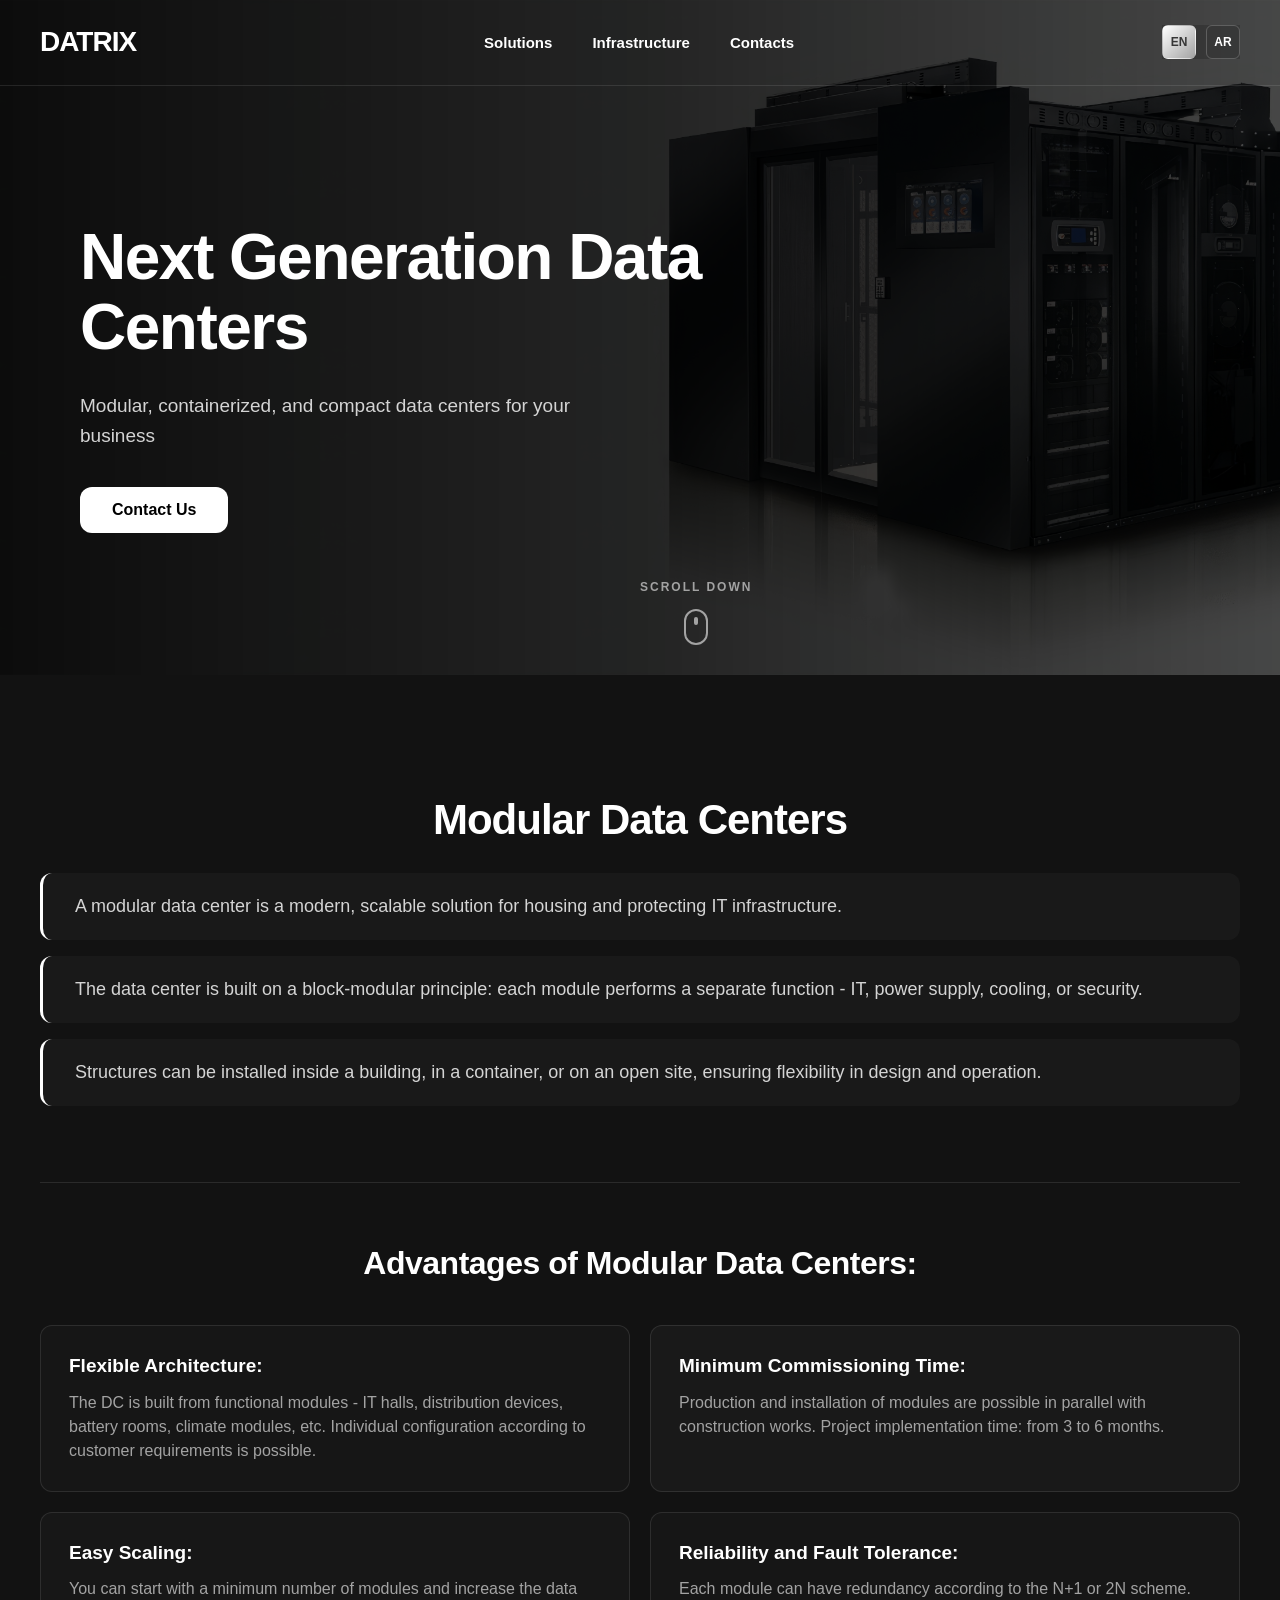
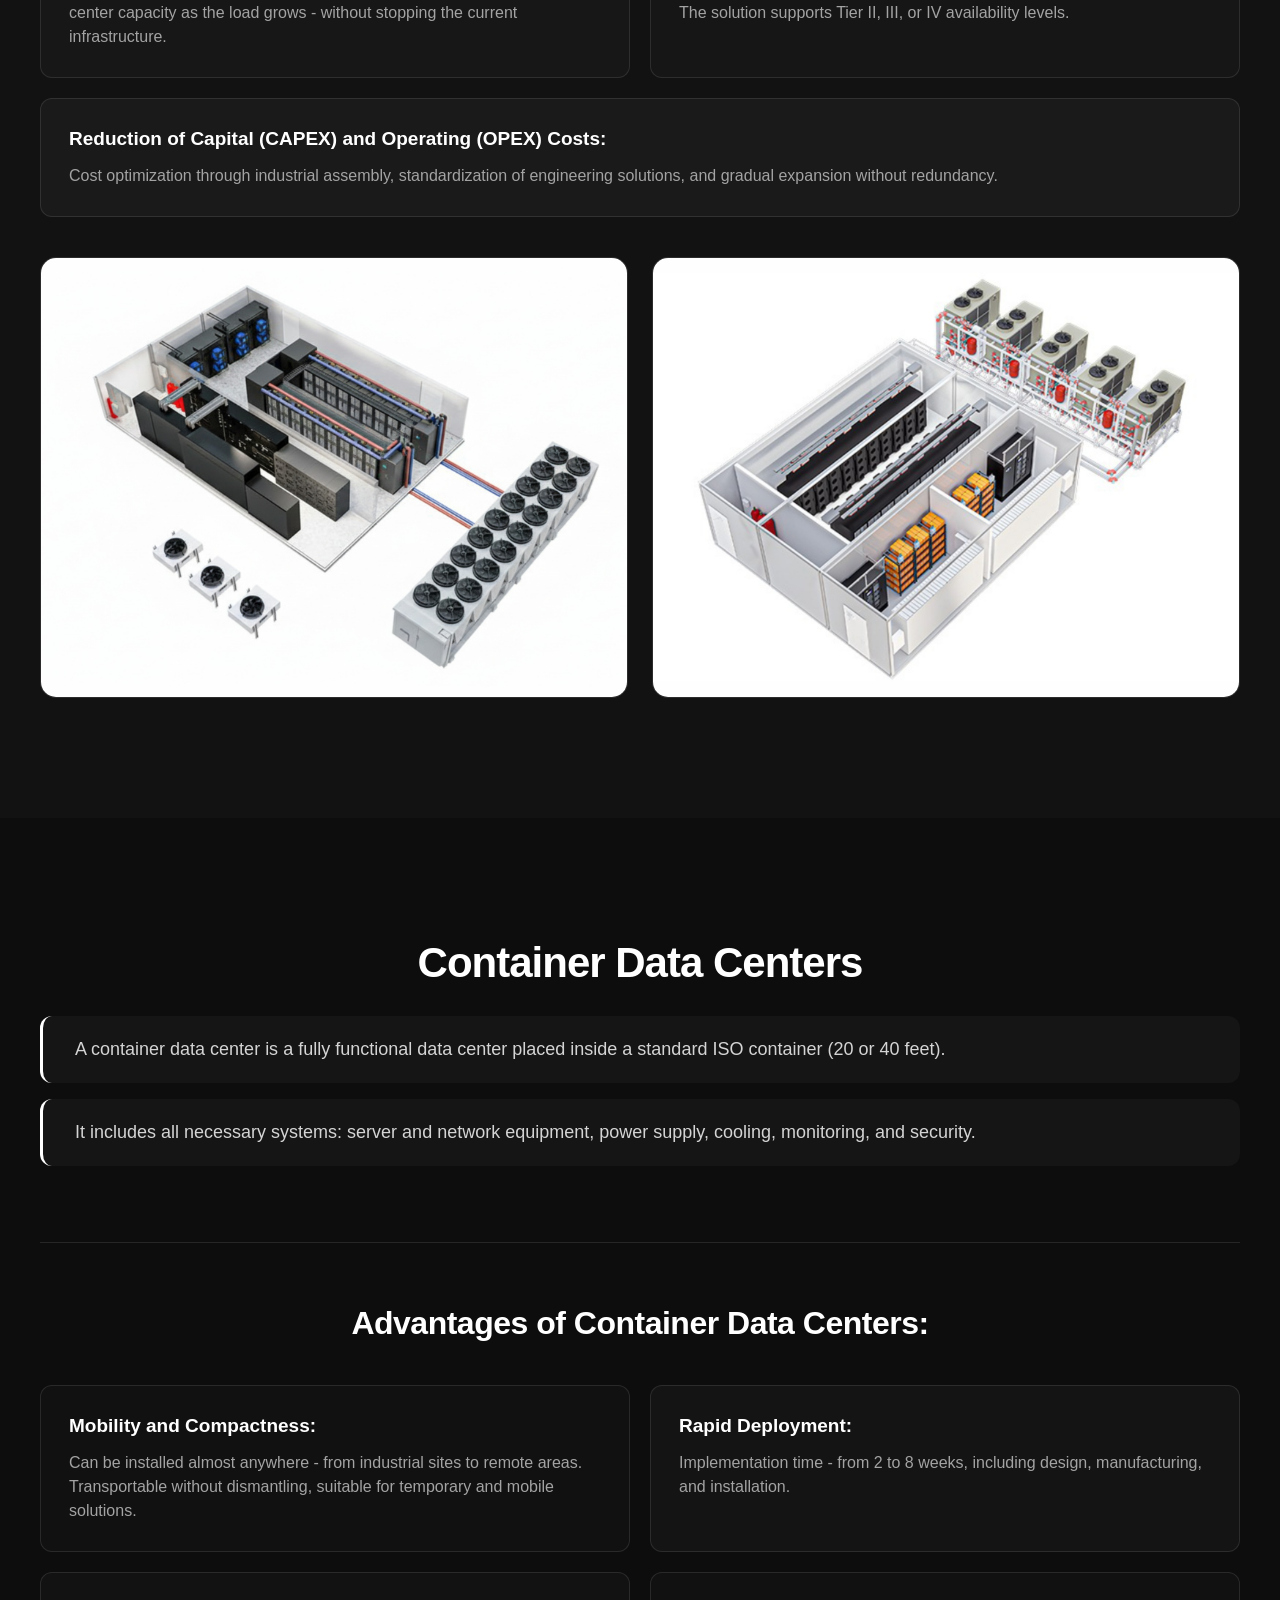
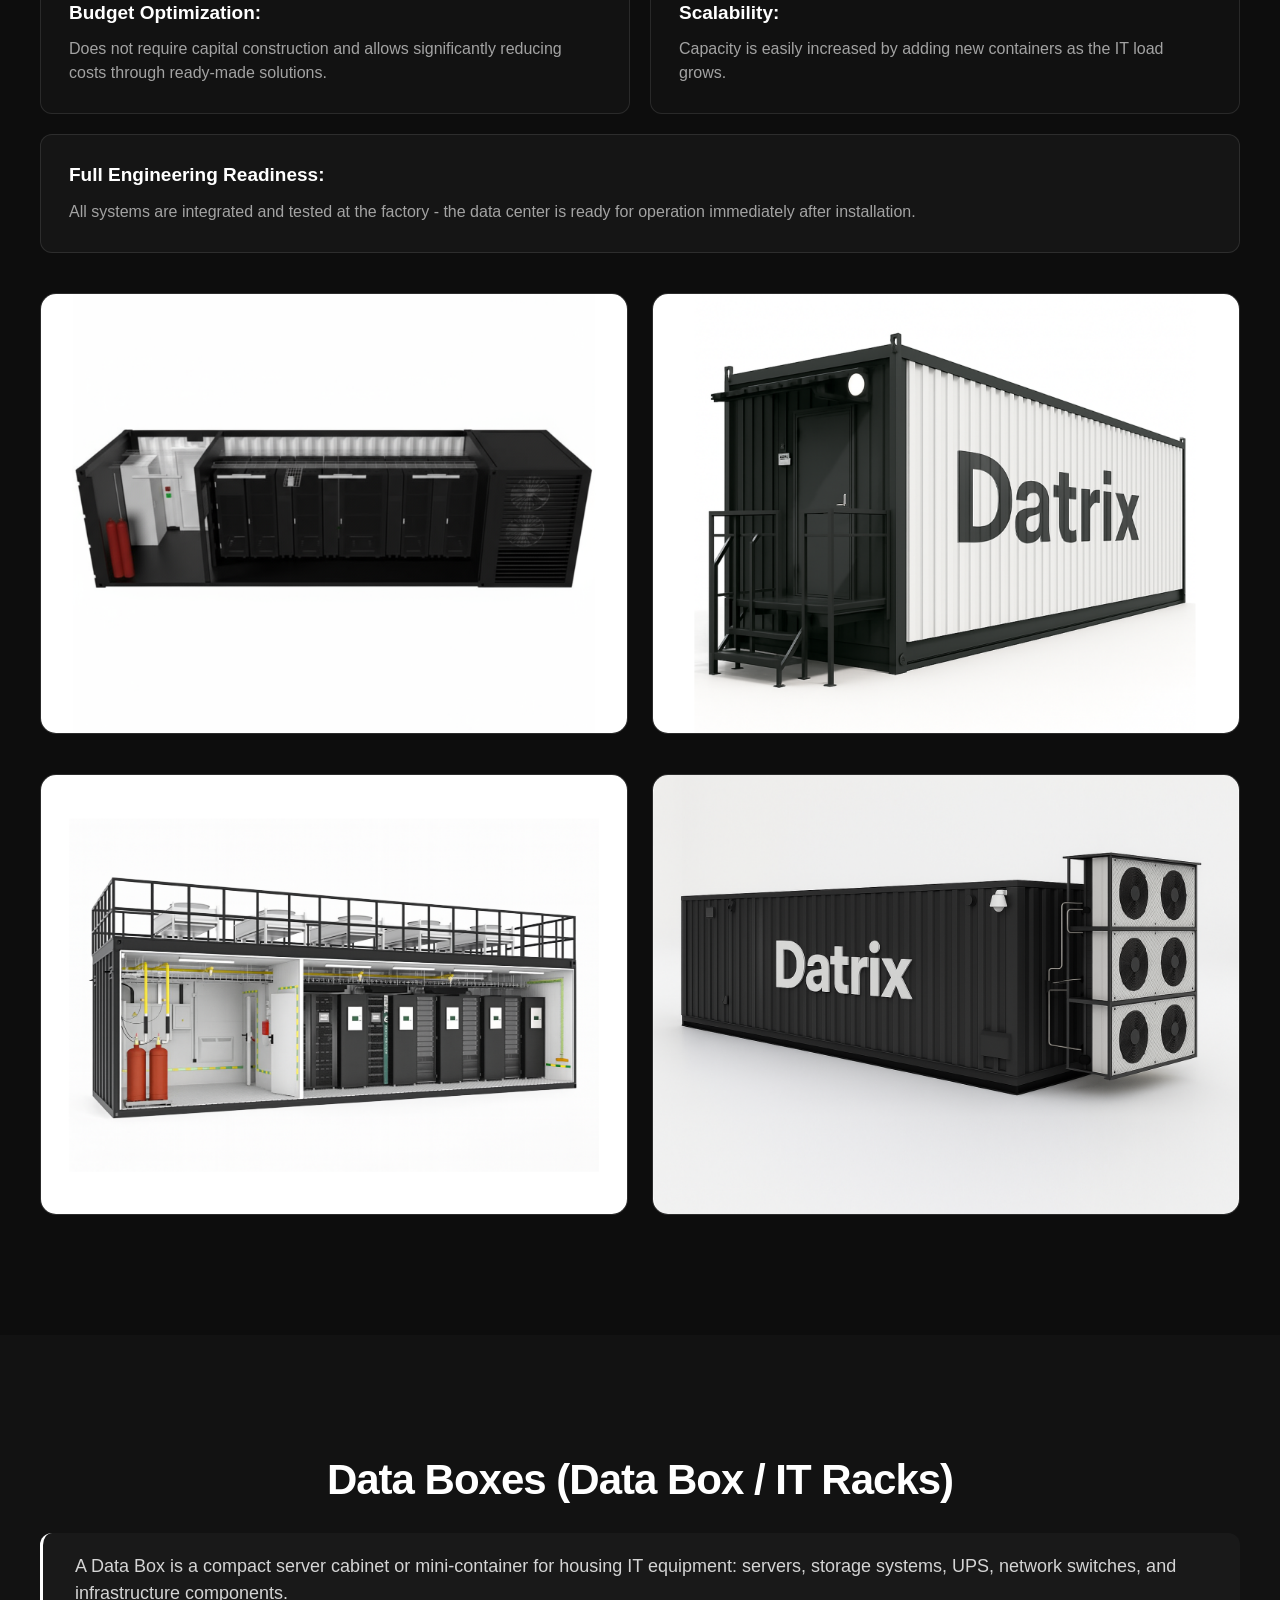
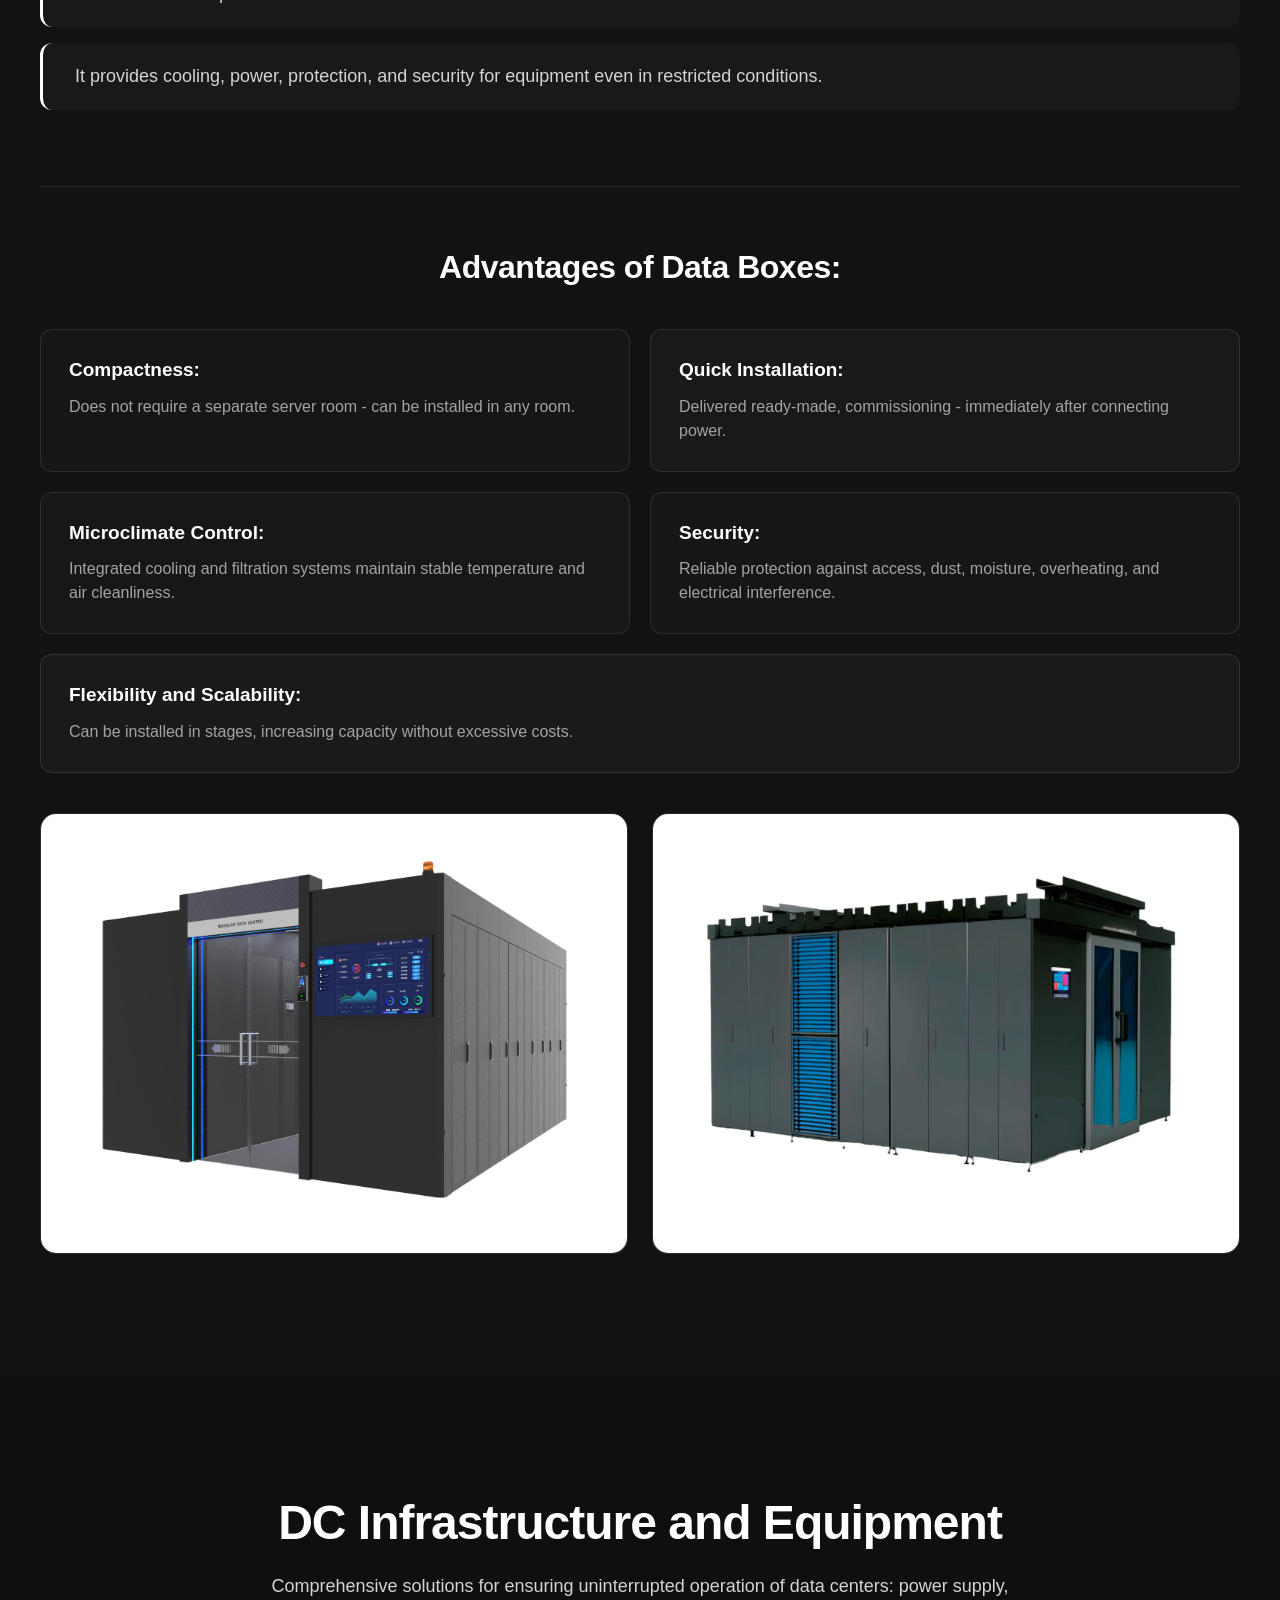
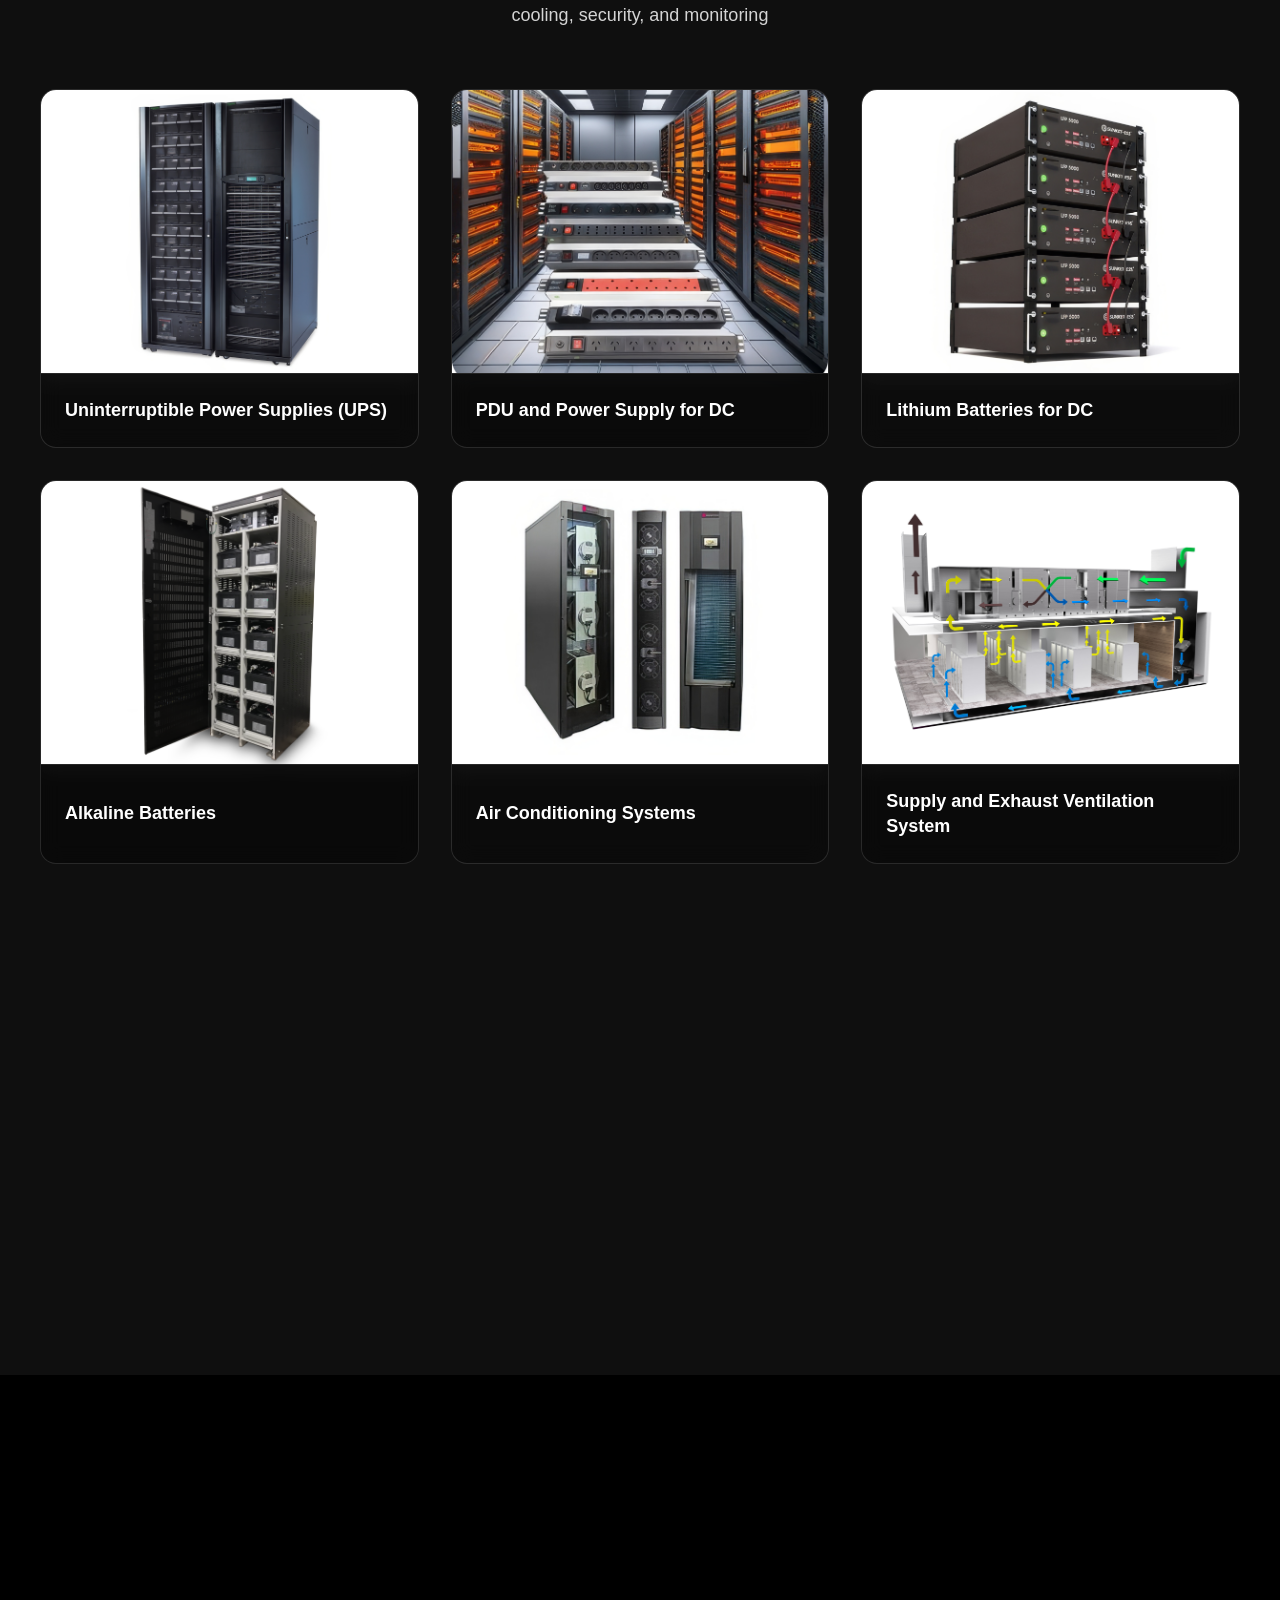
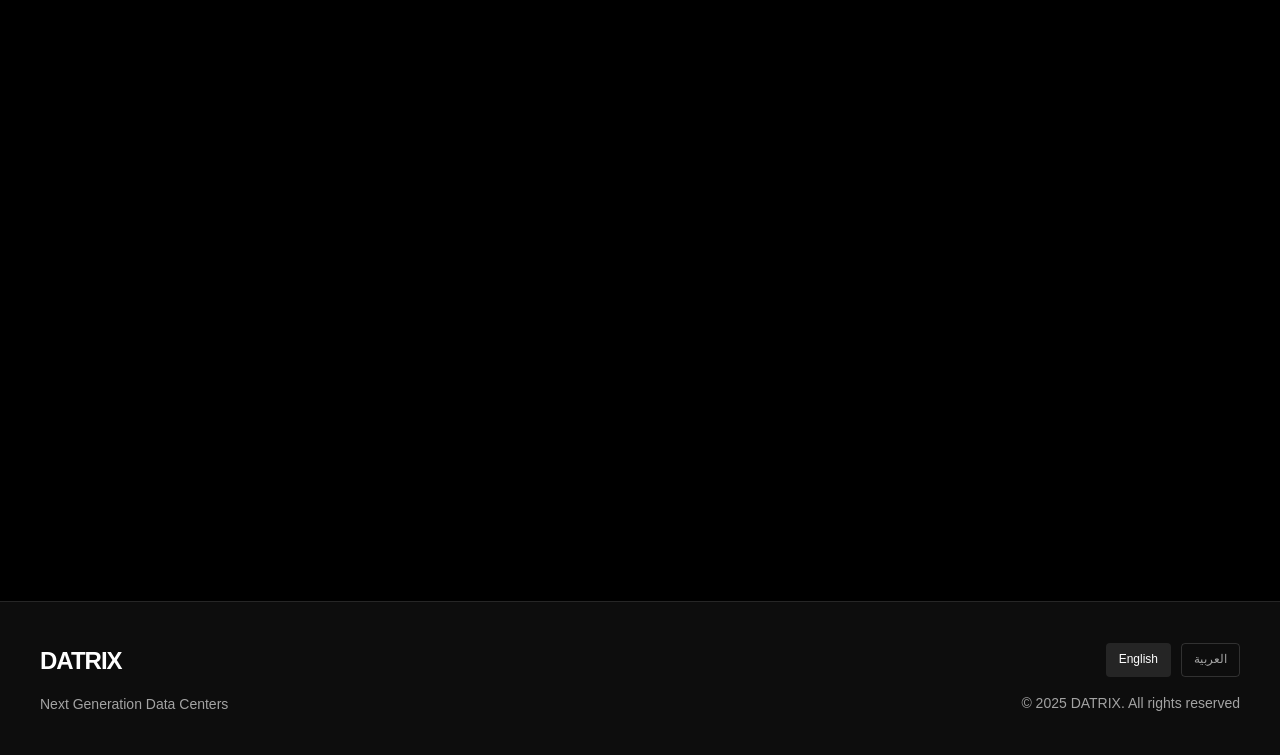
==== commit f17be97f: "change contacts" ====
--- a/index.html
+++ b/index.html
@@ -2,49 +2,51 @@
 <html lang="en">
 
 <head>
-    <meta charset="UTF-8">
-    <meta name="viewport" content="width=device-width, initial-scale=1.0">
-    
-    <title>DATRIX - Modular and Container Data Centers | Turnkey Solutions</title>
-    <meta name="description" content="Production and installation of modular and container data centers (DC). Server solutions, UPS, cooling, and infrastructure for business. Tier III/IV reliability.">
-    <meta name="keywords" content="data center, modular dc, container dc, server room, datrix, ups, data center cooling, data center construction">
-    <meta name="robots" content="index, follow">
-    <link rel="canonical" href="https://datrix.kz/">
-
-    <meta property="og:type" content="website">
-    <meta property="og:title" content="DATRIX - Next Generation Data Center Infrastructure">
-    <meta property="og:description" content="Modular and container data centers. Full cycle: from design to launch.">
-    <meta property="og:url" content="https://datrix.kz/">
-    <meta property="og:image" content="https://datrix.kz/assets/images/баннер.jpg">
-    <meta property="og:site_name" content="DATRIX">
-    <meta property="og:locale" content="en_US">
-
-    <meta name="twitter:card" content="summary_large_image">
-    <meta name="twitter:title" content="DATRIX - Turnkey Data Centers">
-    <meta name="twitter:description" content="Modular and container solutions for data storage.">
-    <meta name="twitter:image" content="https://datrix.kz/assets/images/баннер.jpg">
-
-    <link rel="stylesheet" href="assets/css/globals.css">
-    <link rel="stylesheet" href="components/header/header.css">
-    <link rel="stylesheet" href="components/hero/hero.css">
-    <link rel="stylesheet" href="components/solution-section/solution-section.css">
-    <link rel="stylesheet" href="components/infrastructure/infrastructure.css">
-    <link rel="stylesheet" href="components/contacts/contacts.css">
-    <link rel="stylesheet" href="components/footer/footer.css">
-    <link rel="stylesheet" href="assets/css/animations.css">
-
-    <link rel="icon" type="image/svg+xml" href="favicon.svg">
-    <meta name="theme-color" content="#0A0A0A">
-
-    <script type="application/ld+json">
+  <meta charset="UTF-8">
+  <meta name="viewport" content="width=device-width, initial-scale=1.0">
+
+  <title>DATRIX - Modular and Container Data Centers | Turnkey Solutions</title>
+  <meta name="description"
+    content="Production and installation of modular and container data centers (DC). Server solutions, UPS, cooling, and infrastructure for business. Tier III/IV reliability.">
+  <meta name="keywords"
+    content="data center, modular dc, container dc, server room, datrix, ups, data center cooling, data center construction">
+  <meta name="robots" content="index, follow">
+  <link rel="canonical" href="https://datrixpro.ae/">
+
+  <meta property="og:type" content="website">
+  <meta property="og:title" content="DATRIX - Next Generation Data Center Infrastructure">
+  <meta property="og:description" content="Modular and container data centers. Full cycle: from design to launch.">
+  <meta property="og:url" content="https://datrixpro.ae/">
+  <meta property="og:image" content="https://datrixpro.ae/assets/images/баннер.jpg">
+  <meta property="og:site_name" content="DATRIX">
+  <meta property="og:locale" content="en_US">
+
+  <meta name="twitter:card" content="summary_large_image">
+  <meta name="twitter:title" content="DATRIX - Turnkey Data Centers">
+  <meta name="twitter:description" content="Modular and container solutions for data storage.">
+  <meta name="twitter:image" content="https://datrixpro.ae/assets/images/баннер.jpg">
+
+  <link rel="stylesheet" href="assets/css/globals.css">
+  <link rel="stylesheet" href="components/header/header.css">
+  <link rel="stylesheet" href="components/hero/hero.css">
+  <link rel="stylesheet" href="components/solution-section/solution-section.css">
+  <link rel="stylesheet" href="components/infrastructure/infrastructure.css">
+  <link rel="stylesheet" href="components/contacts/contacts.css">
+  <link rel="stylesheet" href="components/footer/footer.css">
+  <link rel="stylesheet" href="assets/css/animations.css">
+
+  <link rel="icon" type="image/svg+xml" href="favicon.svg">
+  <meta name="theme-color" content="#0A0A0A">
+
+  <script type="application/ld+json">
     {
       "@context": "https://schema.org",
       "@type": "IndustrialBusiness",
       "name": "DATRIX",
-      "image": "https://datrix.kz/assets/images/баннер.jpg",
-      "logo": "https://datrix.kz/logo.svg",
+      "image": "https://datrixpro.ae/assets/images/баннер.jpg",
+      "logo": "https://datrixpro.ae/logo.svg",
       "description": "Production of modular and container data centers.",
-      "url": "https://datrix.kz/",
+      "url": "https://datrixpro.ae/",
       "telephone": "+77067064334",
       "email": "info.box01@mail.ru",
       "address": {
@@ -96,8 +98,8 @@
         </ul>
 
         <div class="header__mobile-lang">
-            <a href="#" class="lang-link lang-link--active">EN</a>
-            <a href="ar/index.html" class="lang-link">AR</a>
+          <a href="#" class="lang-link lang-link--active">EN</a>
+          <a href="ar/index.html" class="lang-link">AR</a>
         </div>
       </nav>
 
@@ -152,11 +154,13 @@
         </p>
 
         <p class="solution-section__text">
-          The data center is built on a block-modular principle: each module performs a separate function - IT, power supply, cooling, or security.
+          The data center is built on a block-modular principle: each module performs a separate function - IT, power
+          supply, cooling, or security.
         </p>
 
         <p class="solution-section__text">
-          Structures can be installed inside a building, in a container, or on an open site, ensuring flexibility in design and operation.
+          Structures can be installed inside a building, in a container, or on an open site, ensuring flexibility in
+          design and operation.
         </p>
 
         <h3 class="solution-section__subtitle">Advantages of Modular Data Centers:</h3>
@@ -165,35 +169,40 @@
           <div class="solution-section__advantage">
             <h4 class="solution-section__advantage-title">Flexible Architecture:</h4>
             <p class="solution-section__advantage-text">
-              The DC is built from functional modules - IT halls, distribution devices, battery rooms, climate modules, etc. Individual configuration according to customer requirements is possible.
+              The DC is built from functional modules - IT halls, distribution devices, battery rooms, climate modules,
+              etc. Individual configuration according to customer requirements is possible.
             </p>
           </div>
 
           <div class="solution-section__advantage">
             <h4 class="solution-section__advantage-title">Minimum Commissioning Time:</h4>
             <p class="solution-section__advantage-text">
-              Production and installation of modules are possible in parallel with construction works. Project implementation time: from 3 to 6 months.
+              Production and installation of modules are possible in parallel with construction works. Project
+              implementation time: from 3 to 6 months.
             </p>
           </div>
 
           <div class="solution-section__advantage">
             <h4 class="solution-section__advantage-title">Easy Scaling:</h4>
             <p class="solution-section__advantage-text">
-              You can start with a minimum number of modules and increase the data center capacity as the load grows - without stopping the current infrastructure.
+              You can start with a minimum number of modules and increase the data center capacity as the load grows -
+              without stopping the current infrastructure.
             </p>
           </div>
 
           <div class="solution-section__advantage">
             <h4 class="solution-section__advantage-title">Reliability and Fault Tolerance:</h4>
             <p class="solution-section__advantage-text">
-              Each module can have redundancy according to the N+1 or 2N scheme. The solution supports Tier II, III, or IV availability levels.
+              Each module can have redundancy according to the N+1 or 2N scheme. The solution supports Tier II, III, or
+              IV availability levels.
             </p>
           </div>
 
           <div class="solution-section__advantage">
             <h4 class="solution-section__advantage-title">Reduction of Capital (CAPEX) and Operating (OPEX) Costs:</h4>
             <p class="solution-section__advantage-text">
-              Cost optimization through industrial assembly, standardization of engineering solutions, and gradual expansion without redundancy.
+              Cost optimization through industrial assembly, standardization of engineering solutions, and gradual
+              expansion without redundancy.
             </p>
           </div>
         </div>
@@ -216,11 +225,13 @@
         <h2 class="solution-section__title">Container Data Centers</h2>
 
         <p class="solution-section__text">
-          A container data center is a fully functional data center placed inside a standard ISO container (20 or 40 feet).
+          A container data center is a fully functional data center placed inside a standard ISO container (20 or 40
+          feet).
         </p>
 
         <p class="solution-section__text">
-          It includes all necessary systems: server and network equipment, power supply, cooling, monitoring, and security.
+          It includes all necessary systems: server and network equipment, power supply, cooling, monitoring, and
+          security.
         </p>
 
         <h3 class="solution-section__subtitle">Advantages of Container Data Centers:</h3>
@@ -229,7 +240,8 @@
           <div class="solution-section__advantage">
             <h4 class="solution-section__advantage-title">Mobility and Compactness:</h4>
             <p class="solution-section__advantage-text">
-              Can be installed almost anywhere - from industrial sites to remote areas. Transportable without dismantling, suitable for temporary and mobile solutions.
+              Can be installed almost anywhere - from industrial sites to remote areas. Transportable without
+              dismantling, suitable for temporary and mobile solutions.
             </p>
           </div>
 
@@ -243,7 +255,8 @@
           <div class="solution-section__advantage">
             <h4 class="solution-section__advantage-title">Budget Optimization:</h4>
             <p class="solution-section__advantage-text">
-              Does not require capital construction and allows significantly reducing costs through ready-made solutions.
+              Does not require capital construction and allows significantly reducing costs through ready-made
+              solutions.
             </p>
           </div>
 
@@ -257,7 +270,8 @@
           <div class="solution-section__advantage">
             <h4 class="solution-section__advantage-title">Full Engineering Readiness:</h4>
             <p class="solution-section__advantage-text">
-              All systems are integrated and tested at the factory - the data center is ready for operation immediately after installation.
+              All systems are integrated and tested at the factory - the data center is ready for operation immediately
+              after installation.
             </p>
           </div>
         </div>
@@ -288,7 +302,8 @@
         <h2 class="solution-section__title">Data Boxes (Data Box / IT Racks)</h2>
 
         <p class="solution-section__text">
-          A Data Box is a compact server cabinet or mini-container for housing IT equipment: servers, storage systems, UPS, network switches, and infrastructure components.
+          A Data Box is a compact server cabinet or mini-container for housing IT equipment: servers, storage systems,
+          UPS, network switches, and infrastructure components.
         </p>
 
         <p class="solution-section__text">
@@ -351,7 +366,8 @@
       <div class="infrastructure__header">
         <h2 class="infrastructure__title">DC Infrastructure and Equipment</h2>
         <p class="infrastructure__description">
-          Comprehensive solutions for ensuring uninterrupted operation of data centers: power supply, cooling, security, and monitoring
+          Comprehensive solutions for ensuring uninterrupted operation of data centers: power supply, cooling, security,
+          and monitoring
         </p>
       </div>
 
@@ -366,7 +382,8 @@
           <div class="infrastructure__card-overlay">
             <h4 class="infrastructure__card-overlay-title">Uninterruptible Power Supplies (UPS)</h4>
             <p class="infrastructure__card-overlay-text">
-              A key component of the energy infrastructure of data centers, ensuring protection and stable operation of servers, network, and engineering equipment during failures.
+              A key component of the energy infrastructure of data centers, ensuring protection and stable operation of
+              servers, network, and engineering equipment during failures.
             </p>
           </div>
         </div>
@@ -381,7 +398,9 @@
           <div class="infrastructure__card-overlay">
             <h4 class="infrastructure__card-overlay-title">PDU and Power Supply for DC</h4>
             <p class="infrastructure__card-overlay-text">
-              PDU (Power Distribution Unit) is a power distribution device installed in server racks. It ensures power supply to servers, network equipment, storage systems, and other critical equipment in the DC, responsible for reliability, manageability, and energy consumption monitoring.
+              PDU (Power Distribution Unit) is a power distribution device installed in server racks. It ensures power
+              supply to servers, network equipment, storage systems, and other critical equipment in the DC, responsible
+              for reliability, manageability, and energy consumption monitoring.
             </p>
           </div>
         </div>
@@ -396,7 +415,8 @@
           <div class="infrastructure__card-overlay">
             <h4 class="infrastructure__card-overlay-title">Lithium Batteries for DC</h4>
             <p class="infrastructure__card-overlay-text">
-              A modern alternative to traditional lead-acid batteries (VRLA) for uninterruptible power supply (UPS) systems in data centers.
+              A modern alternative to traditional lead-acid batteries (VRLA) for uninterruptible power supply (UPS)
+              systems in data centers.
             </p>
           </div>
         </div>
@@ -411,7 +431,9 @@
           <div class="infrastructure__card-overlay">
             <h4 class="infrastructure__card-overlay-title">Alkaline Batteries</h4>
             <p class="infrastructure__card-overlay-text">
-              Industrial batteries utilizing aqueous alkaline electrolyte, most often based on nickel-cadmium (Ni-Cd) or nickel-iron (Ni-Fe) chemistry. They are used in DCs to ensure high reliability and long service life, especially in conditions requiring resistance to extreme conditions and minimal maintenance.
+              Industrial batteries utilizing aqueous alkaline electrolyte, most often based on nickel-cadmium (Ni-Cd) or
+              nickel-iron (Ni-Fe) chemistry. They are used in DCs to ensure high reliability and long service life,
+              especially in conditions requiring resistance to extreme conditions and minimal maintenance.
             </p>
           </div>
         </div>
@@ -426,7 +448,8 @@
           <div class="infrastructure__card-overlay">
             <h4 class="infrastructure__card-overlay-title">Air Conditioning Systems</h4>
             <p class="infrastructure__card-overlay-text">
-              Designed to maintain optimal temperature and humidity conditions in the DC, necessary for stable and durable operation of server equipment.
+              Designed to maintain optimal temperature and humidity conditions in the DC, necessary for stable and
+              durable operation of server equipment.
             </p>
           </div>
         </div>
@@ -441,7 +464,10 @@
           <div class="infrastructure__card-overlay">
             <h4 class="infrastructure__card-overlay-title">Supply and Exhaust Ventilation System</h4>
             <p class="infrastructure__card-overlay-text">
-              Designed to: ensure the supply of fresh air to the machine room, remove excess heat, humidity, and polluted air, maintain optimal microclimate, compensate for air leaks in server zones, ensure excess pressure in high-cleanliness zones. Ventilation does not replace air conditioning but is its mandatory addition.
+              Designed to: ensure the supply of fresh air to the machine room, remove excess heat, humidity, and
+              polluted air, maintain optimal microclimate, compensate for air leaks in server zones, ensure excess
+              pressure in high-cleanliness zones. Ventilation does not replace air conditioning but is its mandatory
+              addition.
             </p>
           </div>
         </div>
@@ -456,7 +482,10 @@
           <div class="infrastructure__card-overlay">
             <h4 class="infrastructure__card-overlay-title">Security Systems</h4>
             <p class="infrastructure__card-overlay-text">
-              Include video surveillance systems, access control and management (ACS), security and fire alarms, notification and fire suppression means. Integrated into a single monitoring platform, ensuring round-the-clock control, instant response to incidents, and a high level of physical and information security of the facility.
+              Include video surveillance systems, access control and management (ACS), security and fire alarms,
+              notification and fire suppression means. Integrated into a single monitoring platform, ensuring
+              round-the-clock control, instant response to incidents, and a high level of physical and information
+              security of the facility.
             </p>
           </div>
         </div>
@@ -471,7 +500,8 @@
           <div class="infrastructure__card-overlay">
             <h4 class="infrastructure__card-overlay-title">DC Monitoring and Dispatching</h4>
             <p class="infrastructure__card-overlay-text">
-              SCADA system (Supervisory Control And Data Acquisition) in a data center is a centralized platform for monitoring, controlling, and visualizing all engineering systems of the DC.
+              SCADA system (Supervisory Control And Data Acquisition) in a data center is a centralized platform for
+              monitoring, controlling, and visualizing all engineering systems of the DC.
             </p>
           </div>
         </div>
@@ -497,7 +527,7 @@
               </div>
               <div class="contacts__item-content">
                 <h3 class="contacts__item-title">Phone</h3>
-                <a href="tel:+77067064334" class="contacts__item-link">+7 706 706 43 34</a>
+                <a href="tel:+971527746805" class="contacts__item-link">+971 52 774 6805</a>
               </div>
             </div>
 
@@ -531,15 +561,14 @@
               </div>
               <div class="contacts__item-content">
                 <h3 class="contacts__item-title">Address</h3>
-                <p class="contacts__item-text">Astana, 46/2 Turan Avenue, BC “Square V”</p>
+                <p class="contacts__item-text">Meydan Grandstand, 6th floor, Meydan Road, Nad Al Sheba, Dubai, UAE</p>
               </div>
             </div>
           </div>
         </div>
 
         <div class="contacts__map">
-          <iframe
-            src="https://yandex.ru/map-widget/v1/?ll=71.399967%2C51.112501&z=17&l=map&pt=71.399967%2C51.112501%2Cpm2rdm"
+          <iframe src="https://yandex.ru/map-widget/v1/?ll=55.2822%2C25.1816&z=17&l=map&pt=55.2822%2C25.1816%2Cpm2rdm"
             frameborder="0" allowfullscreen="true" class="contacts__map-iframe">
           </iframe>
 
@@ -557,10 +586,10 @@
         </div>
 
         <div class="footer__right">
-            <div class="footer__lang-switch">
-                <a href="#" class="footer__lang-link footer__lang-link--active">English</a>
-                <a href="ar/index.html" class="footer__lang-link">العربية</a>
-            </div>
+          <div class="footer__lang-switch">
+            <a href="#" class="footer__lang-link footer__lang-link--active">English</a>
+            <a href="ar/index.html" class="footer__lang-link">العربية</a>
+          </div>
           <p class="footer__copy">&copy; 2025 DATRIX. All rights reserved</p>
         </div>
       </div>
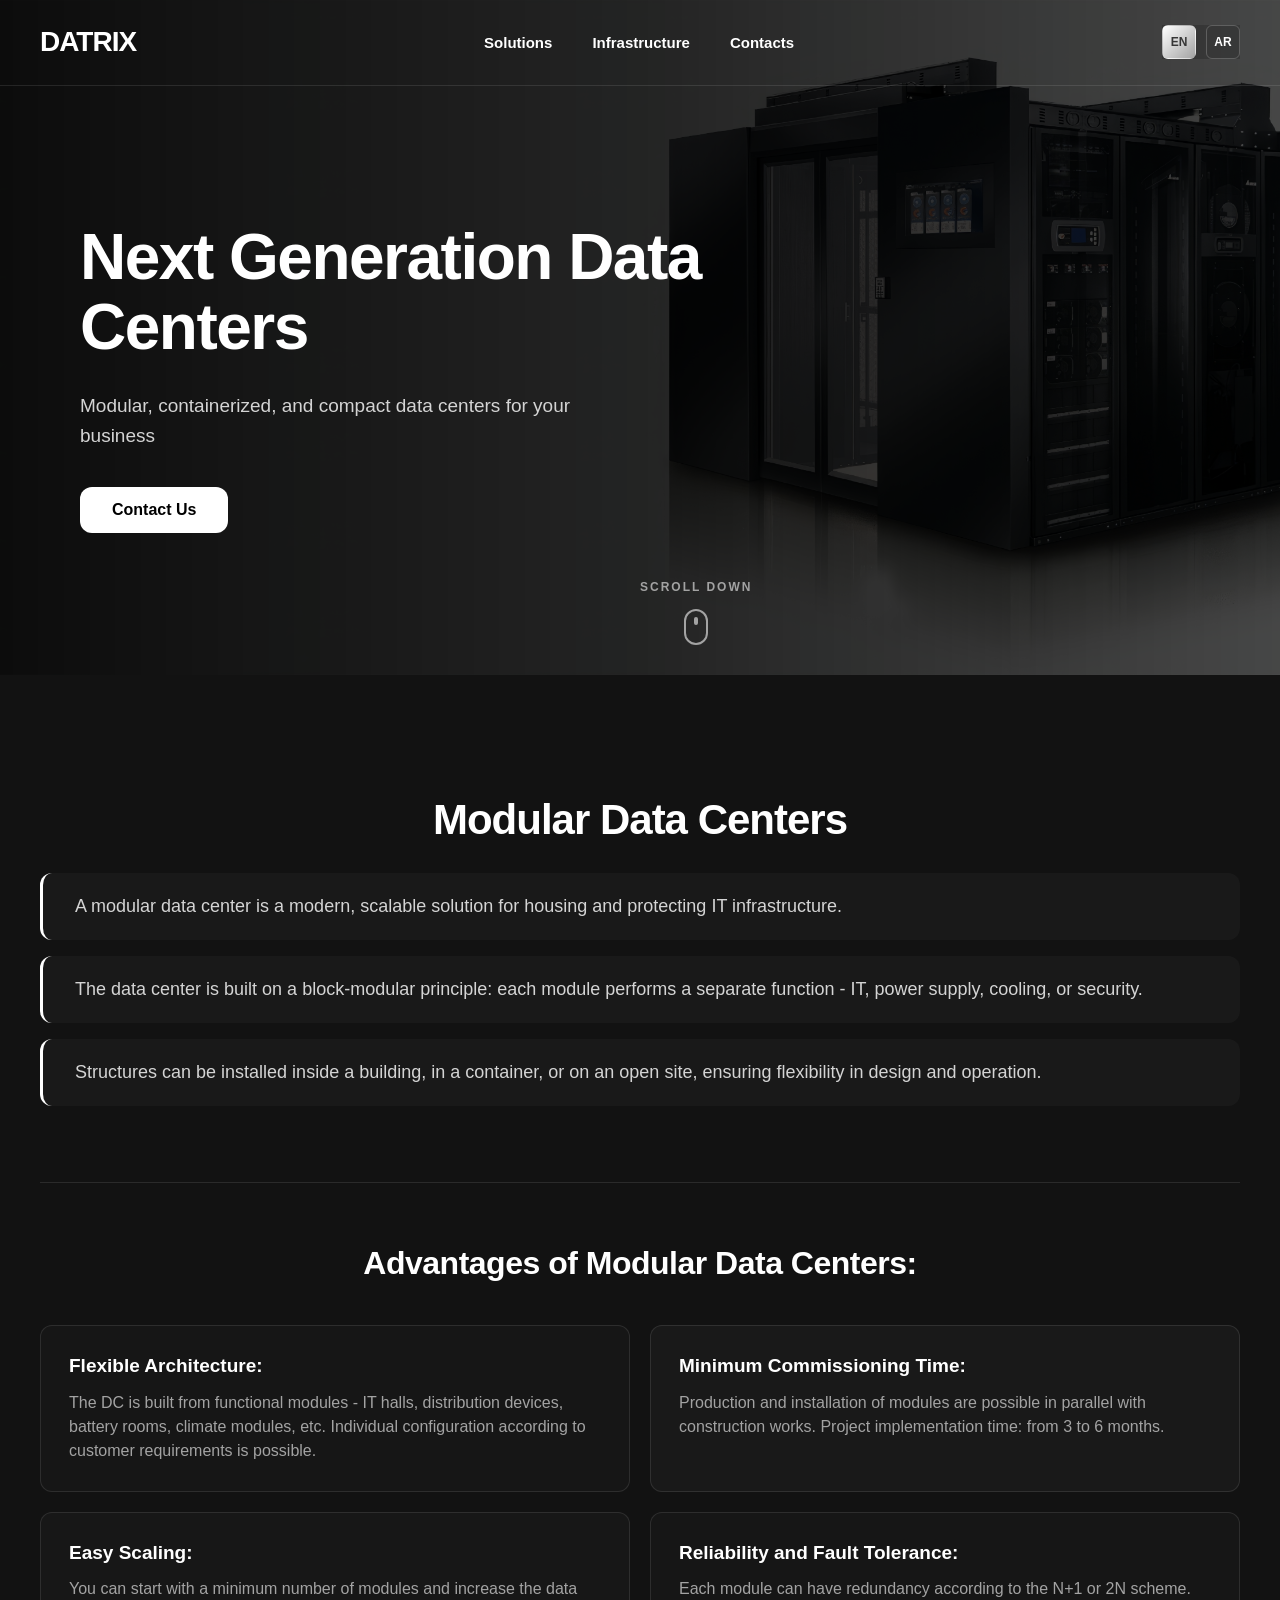
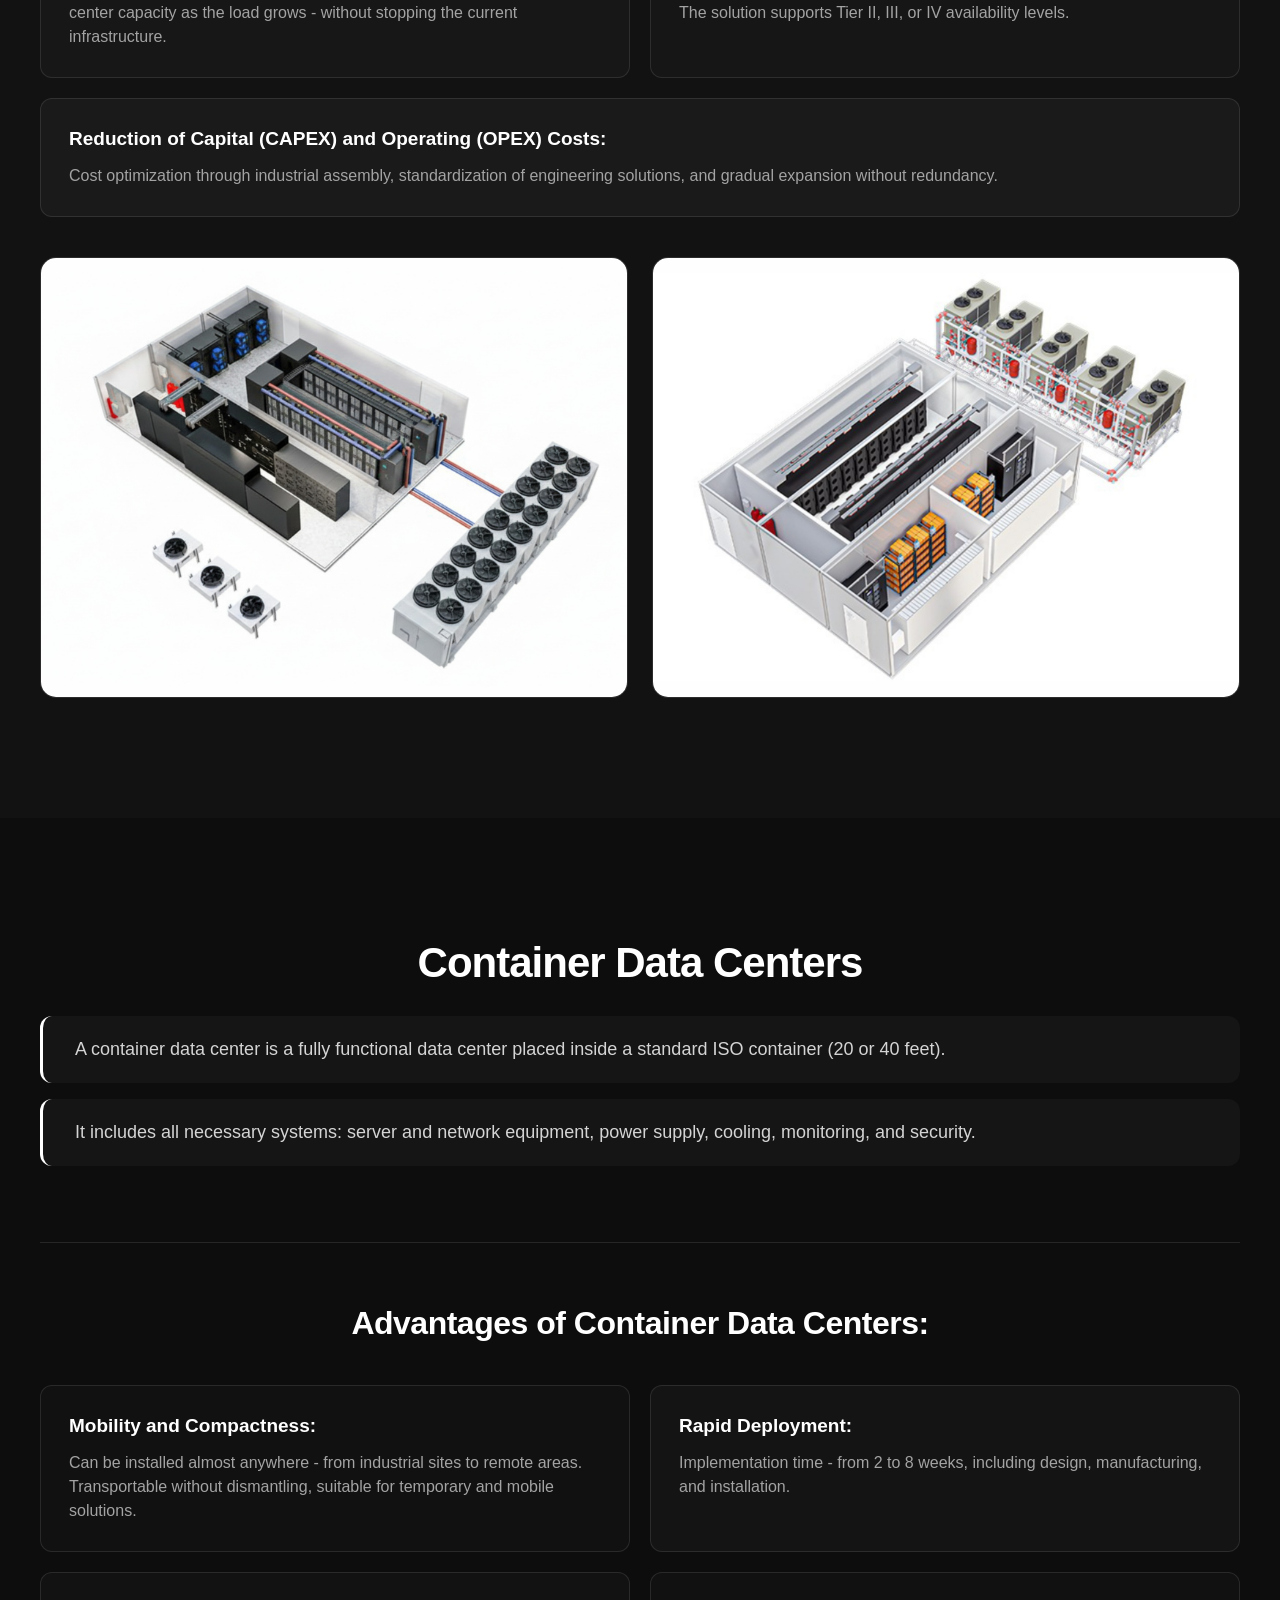
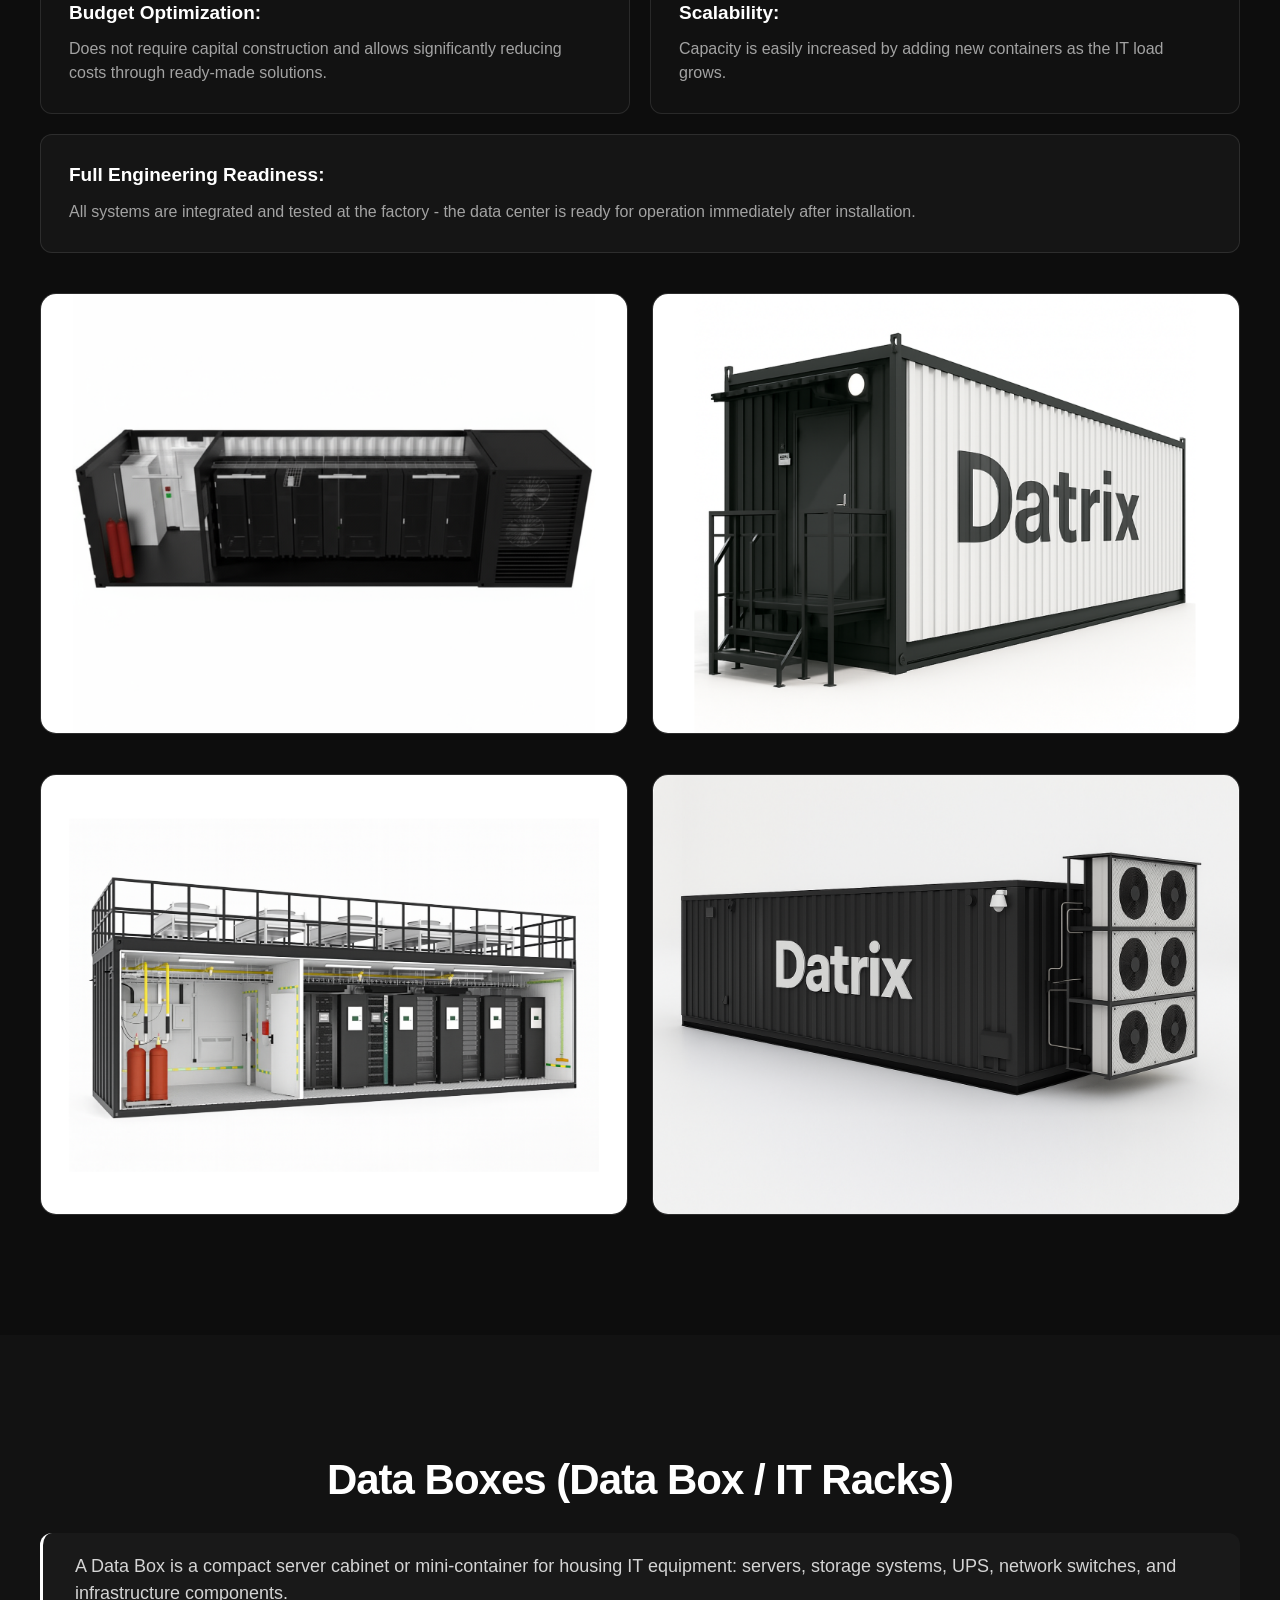
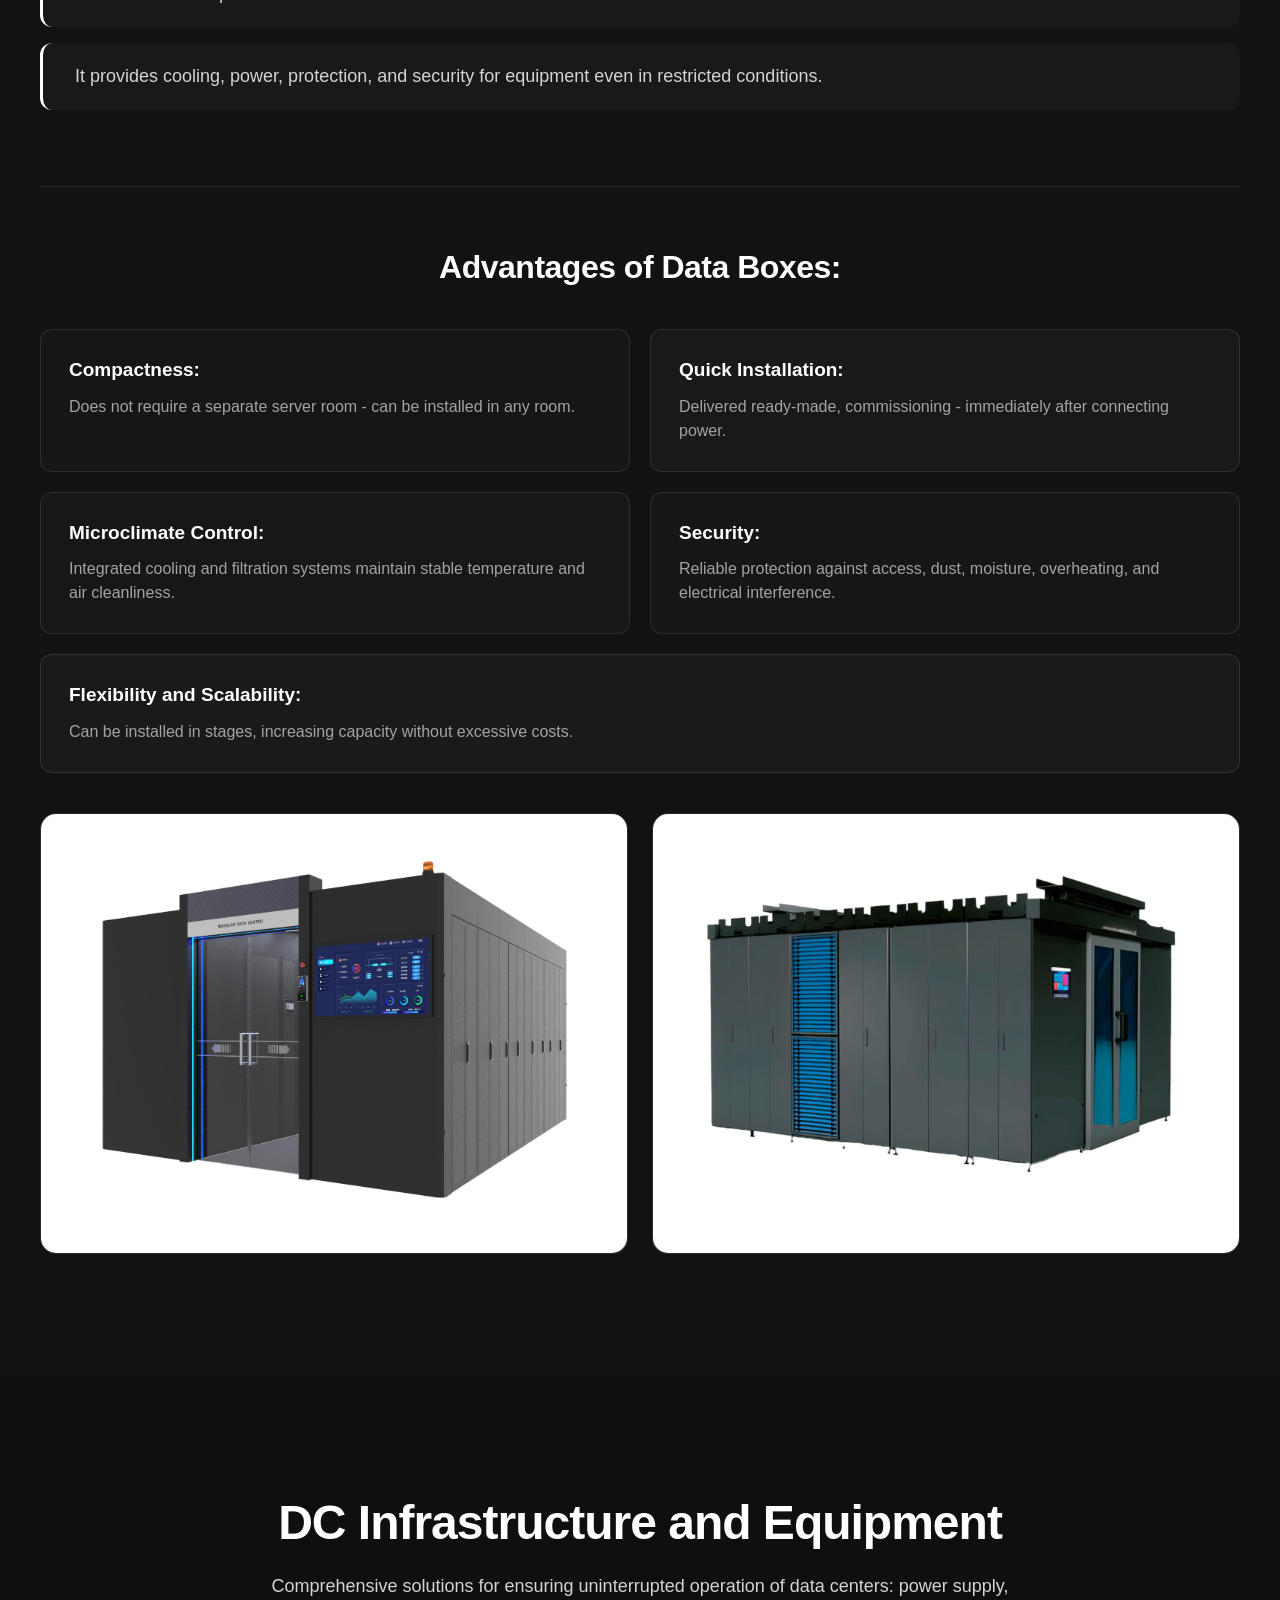
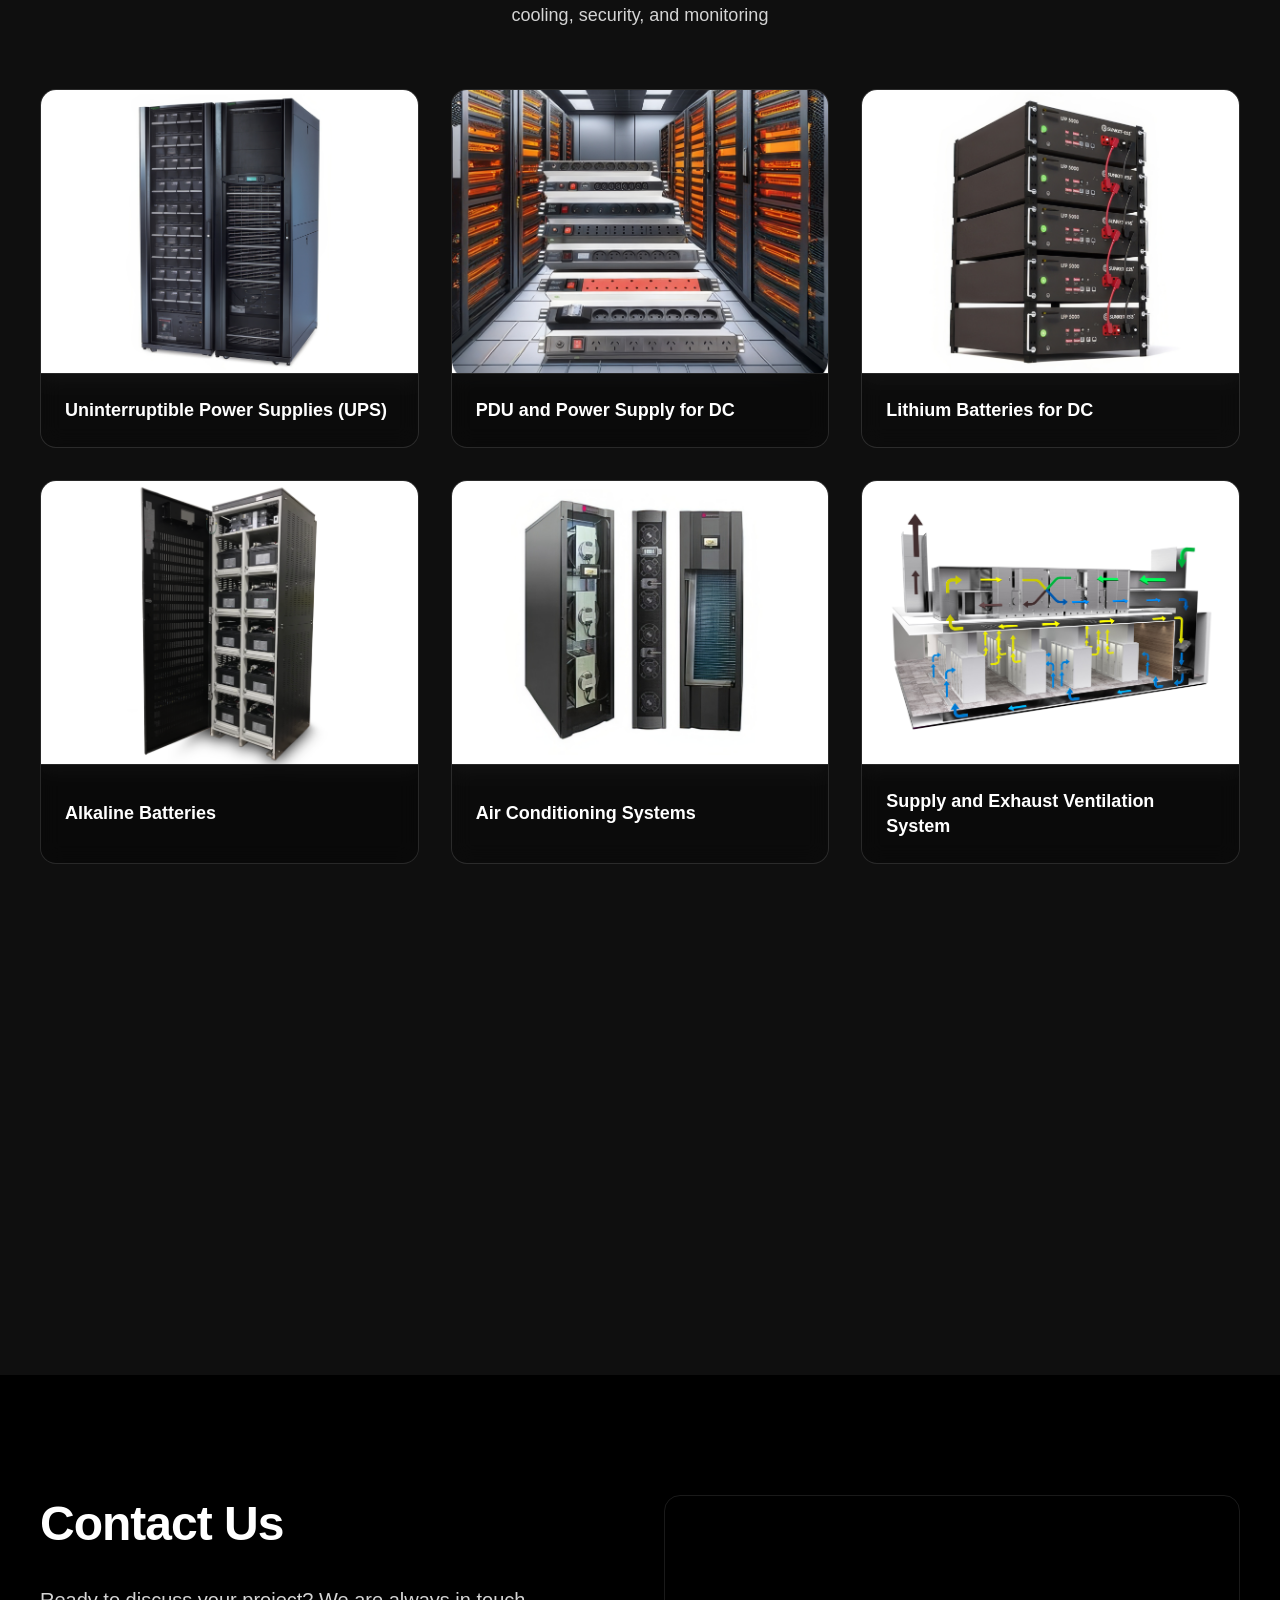
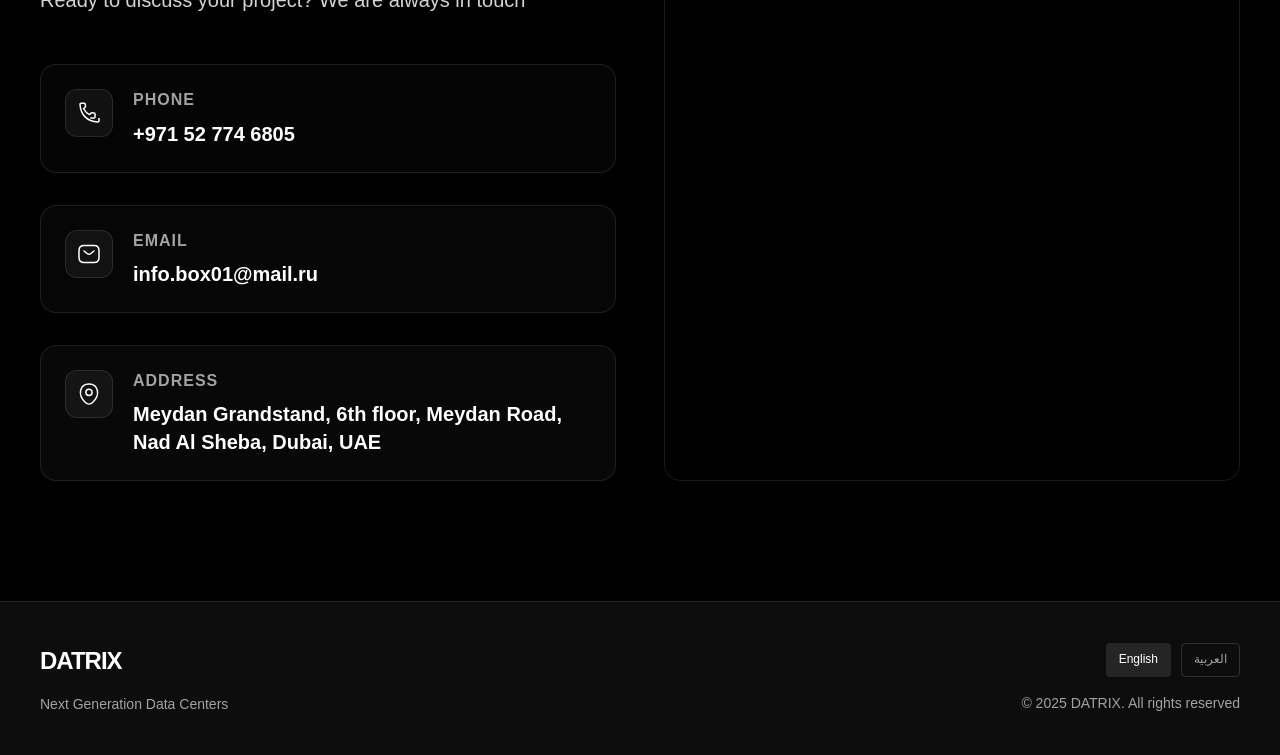
==== commit 09cd34cb: "change head seo contacts" ====
--- a/index.html
+++ b/index.html
@@ -47,18 +47,18 @@
       "logo": "https://datrixpro.ae/logo.svg",
       "description": "Production of modular and container data centers.",
       "url": "https://datrixpro.ae/",
-      "telephone": "+77067064334",
+      "telephone": "+971527746805",
       "email": "info.box01@mail.ru",
       "address": {
         "@type": "PostalAddress",
-        "streetAddress": "46/2 Turan Avenue, BC “Square V”",
-        "addressLocality": "Astana",
-        "addressCountry": "KZ"
+        "streetAddress": "Meydan Grandstand, 6th floor, Meydan Road, Nad Al Sheba",
+        "addressLocality": "Dubai",
+        "addressCountry": "AE"
       },
       "geo": {
         "@type": "GeoCoordinates",
-        "latitude": 51.112501,
-        "longitude": 71.399967
+        "latitude": 25.1816,
+        "longitude": 55.2822
       },
       "openingHoursSpecification": {
         "@type": "OpeningHoursSpecification",
@@ -74,7 +74,7 @@
       },
       "priceRange": "$$$"
     }
-    </script>
+  </script>
 </head>
 
 <body>
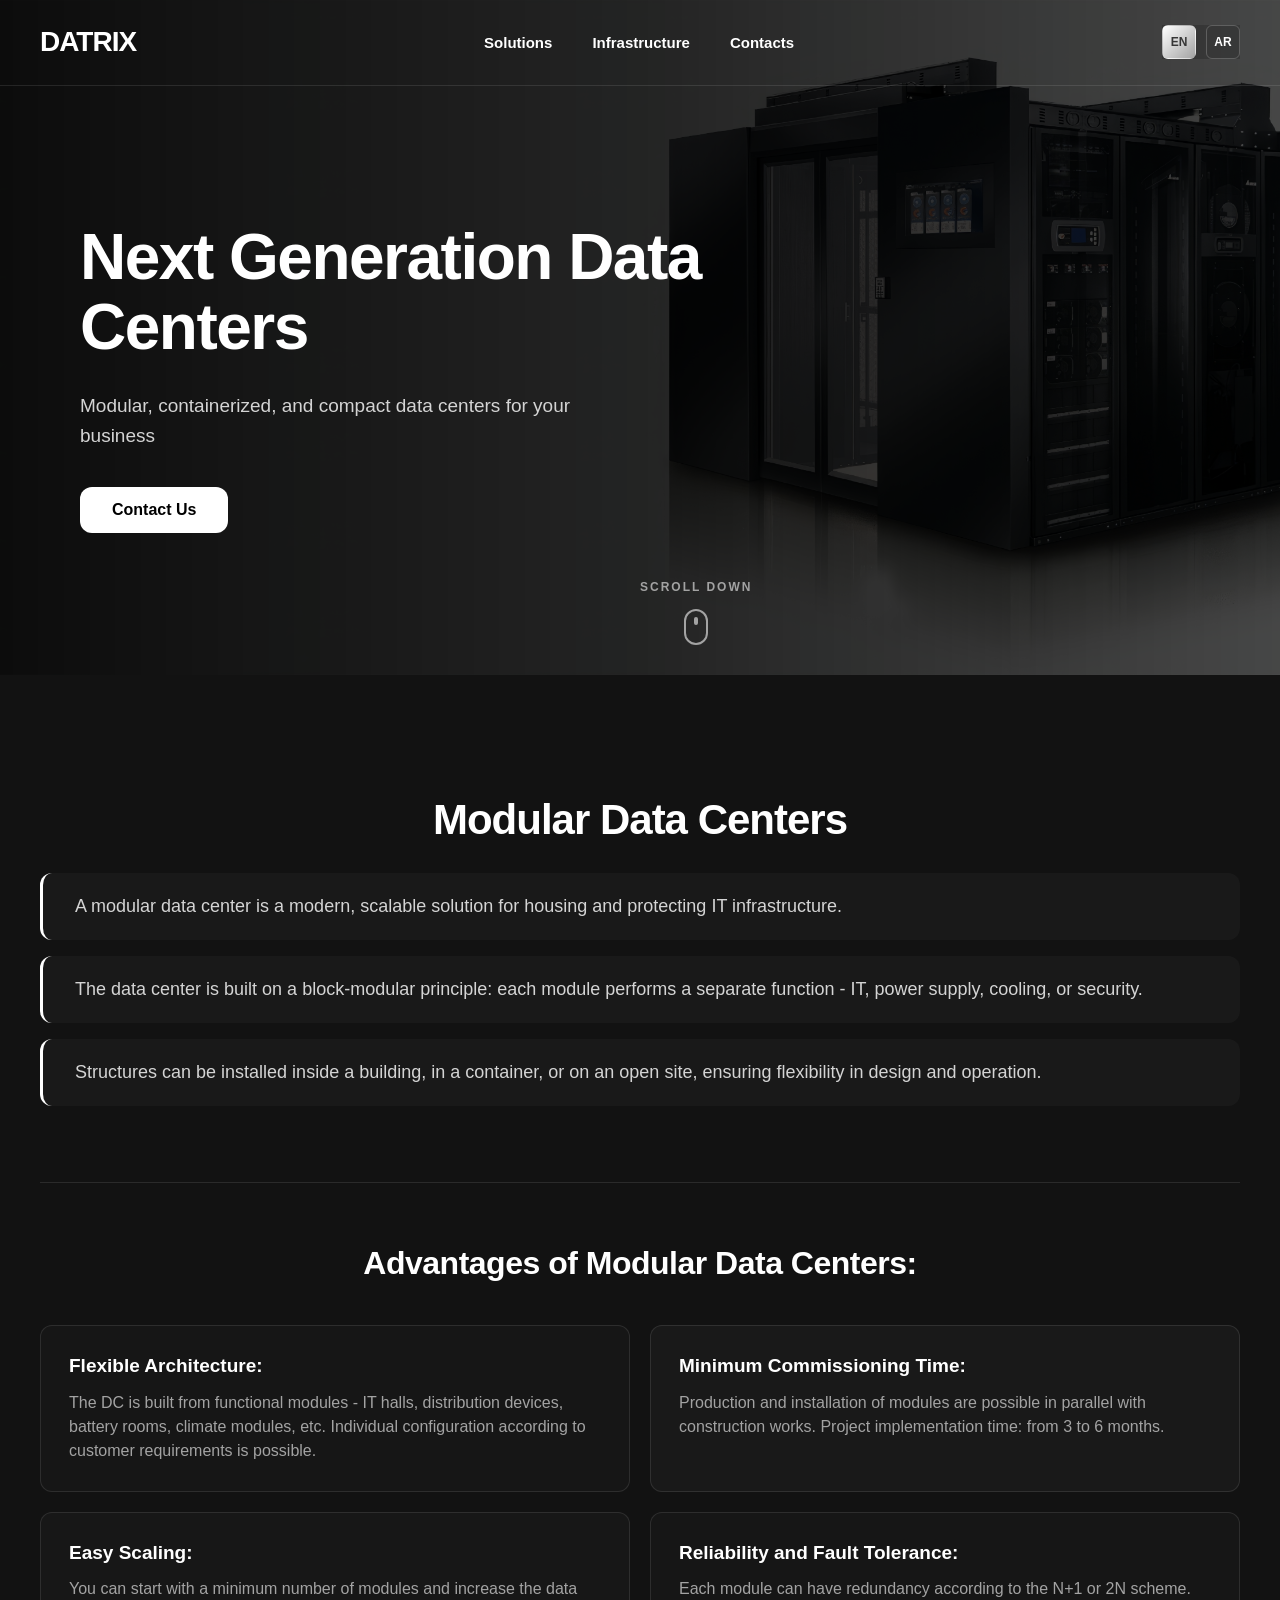
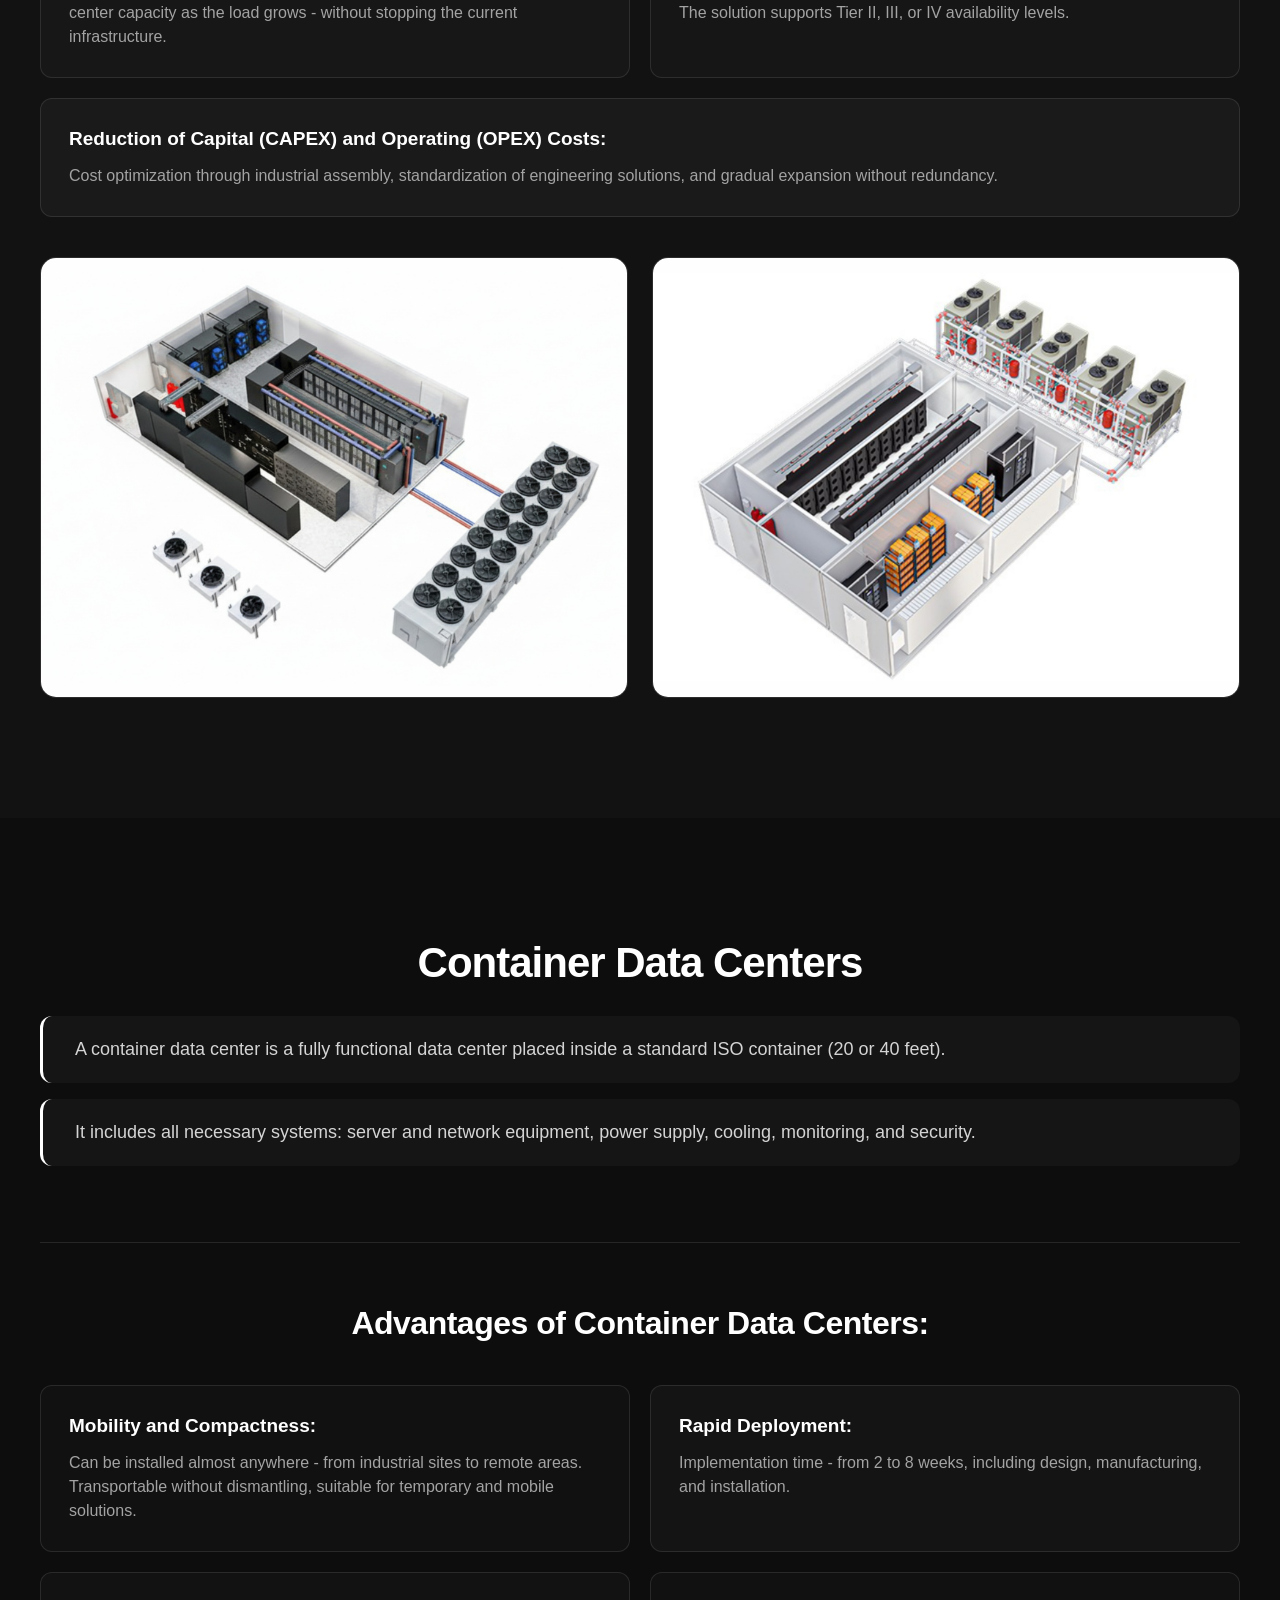
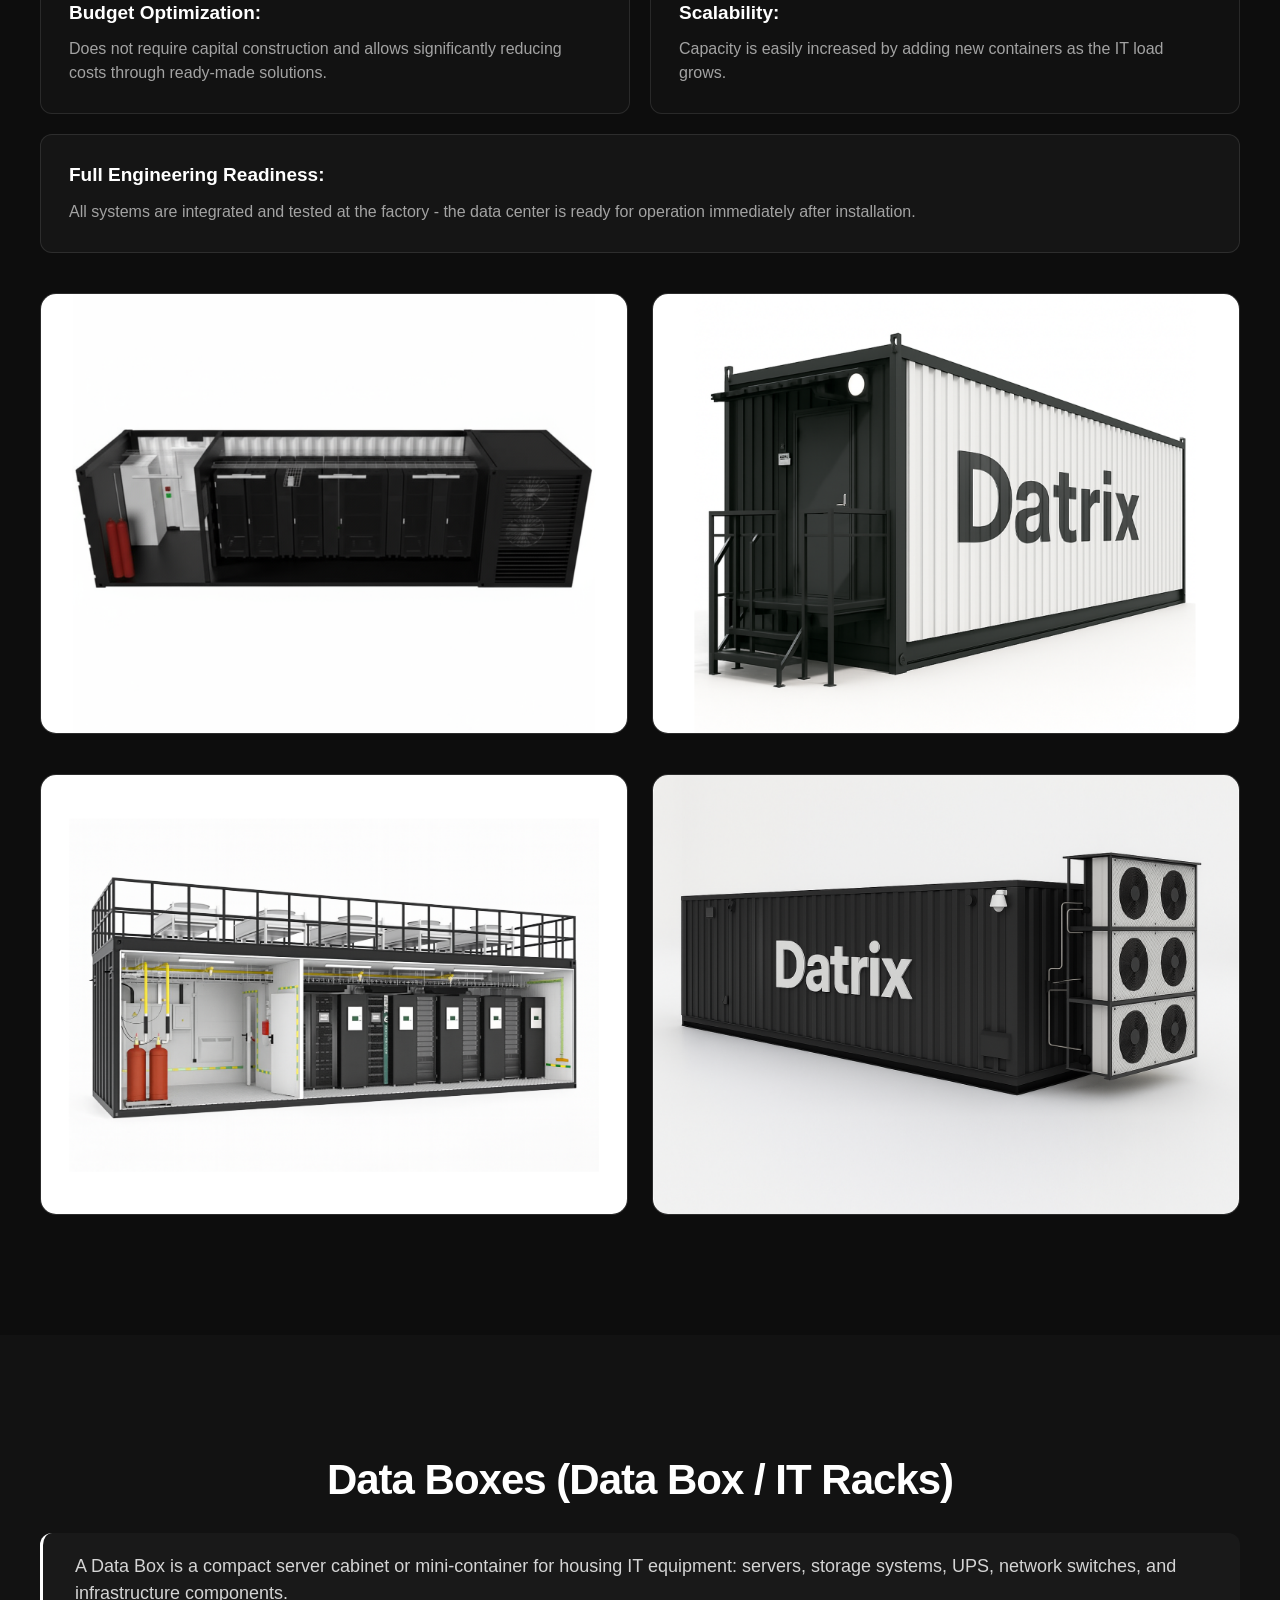
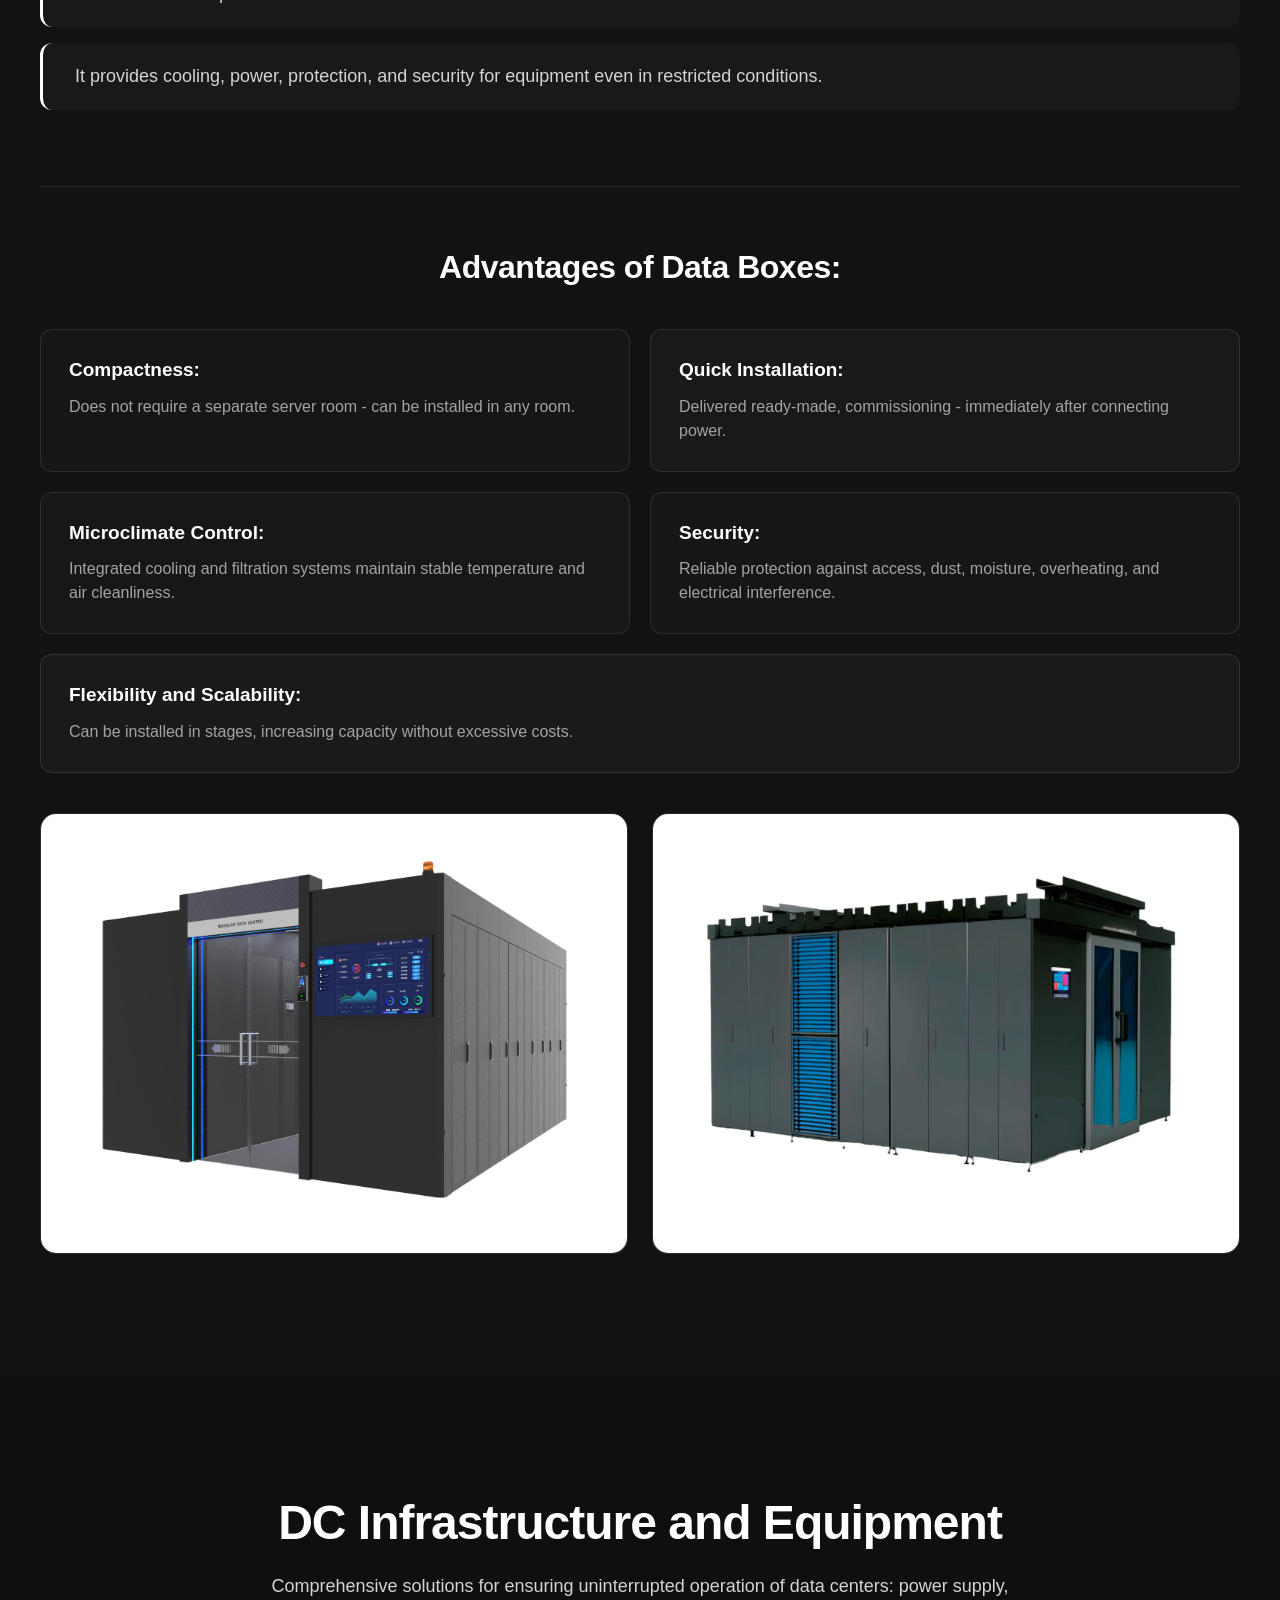
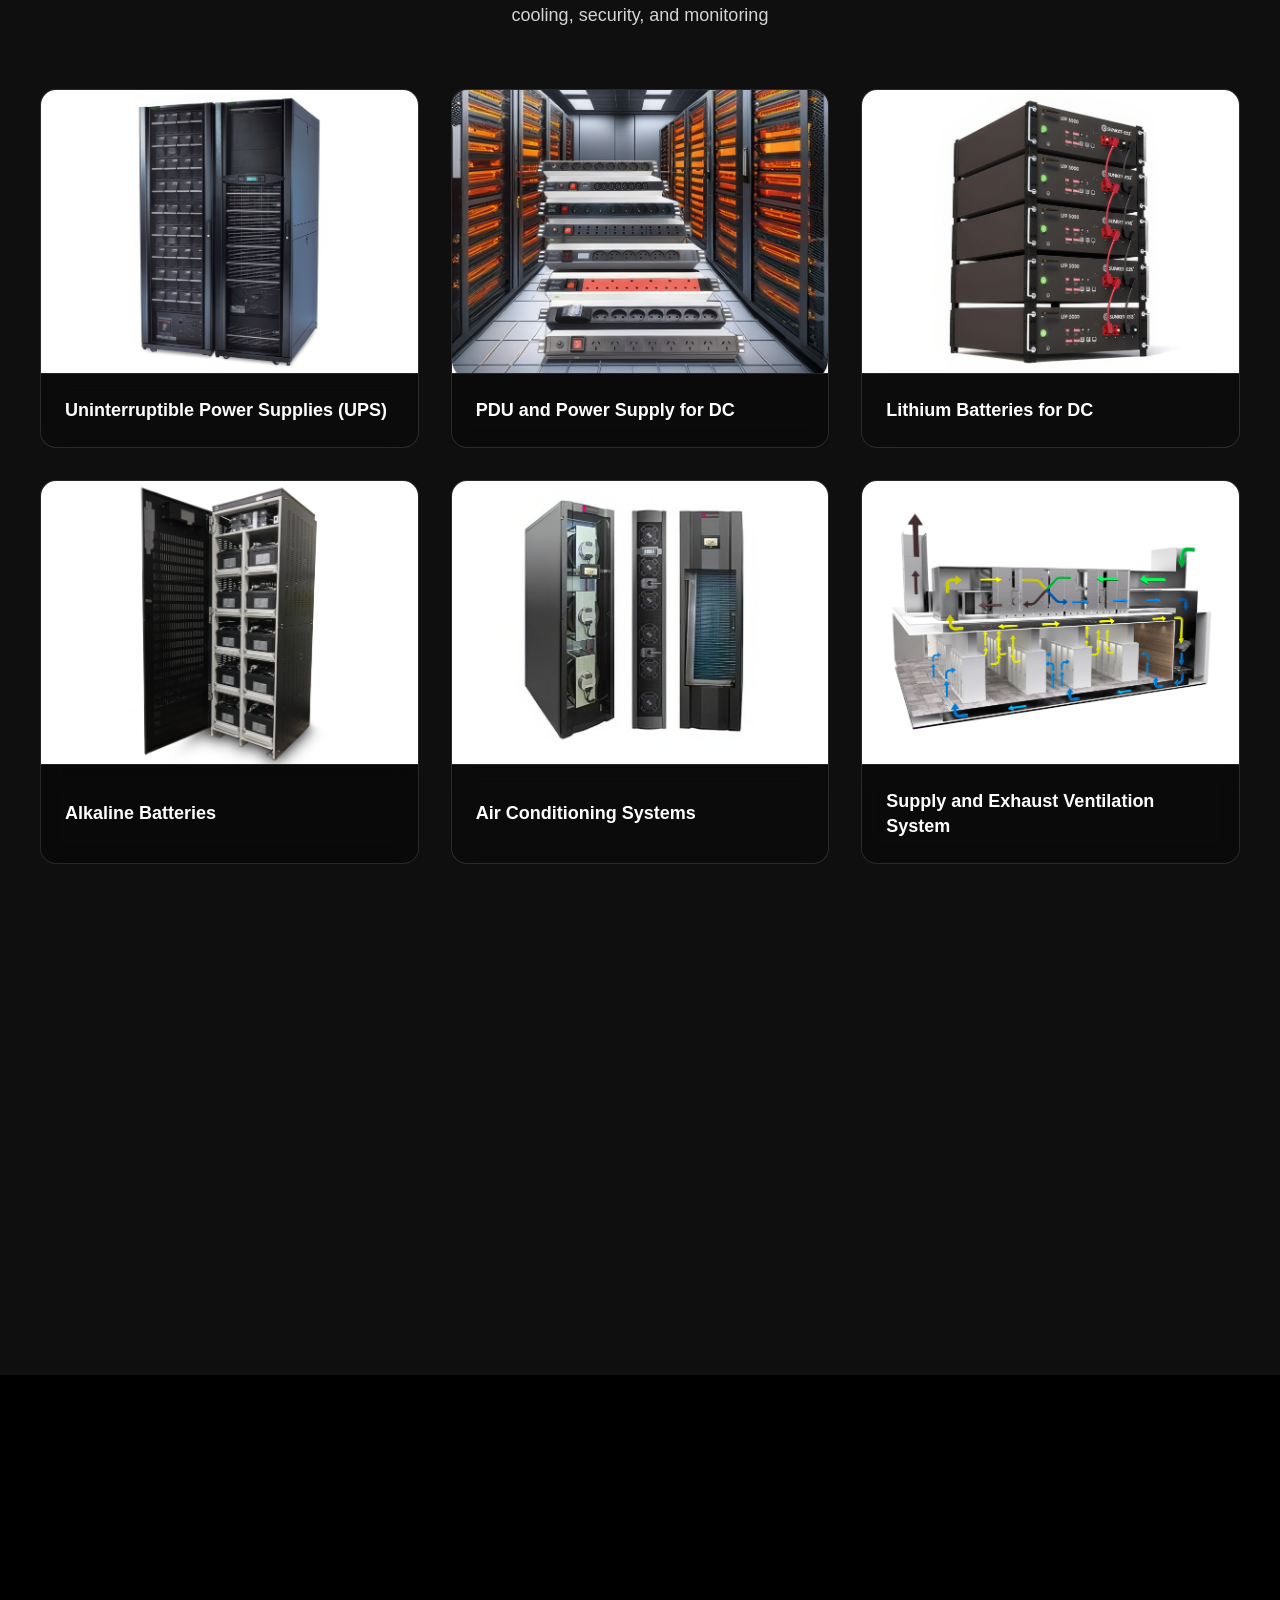
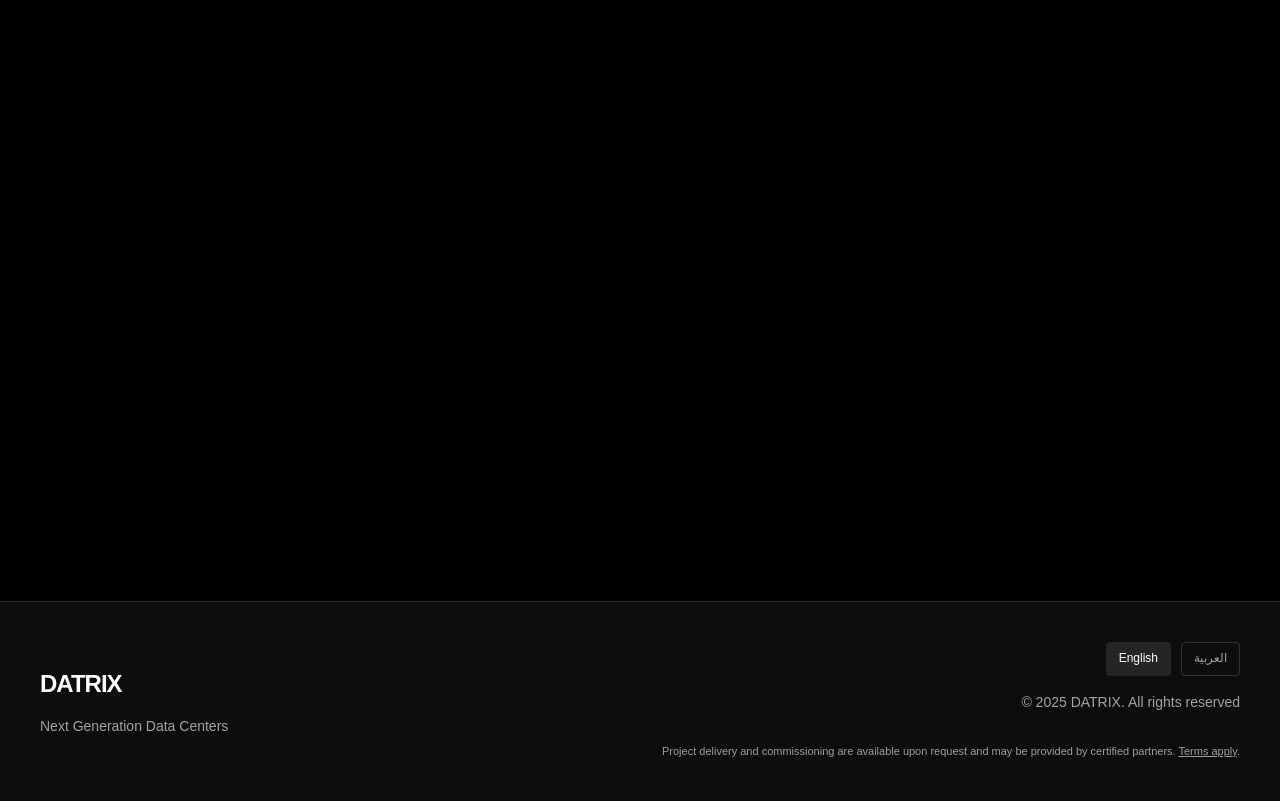
==== commit 5ae37757: "add terms and some fixes" ====
--- a/index.html
+++ b/index.html
@@ -48,7 +48,7 @@
       "description": "Production of modular and container data centers.",
       "url": "https://datrixpro.ae/",
       "telephone": "+971527746805",
-      "email": "info.box01@mail.ru",
+      "email": "synergytech.globaluae@gmail.com",
       "address": {
         "@type": "PostalAddress",
         "streetAddress": "Meydan Grandstand, 6th floor, Meydan Road, Nad Al Sheba",
@@ -544,7 +544,8 @@
               </div>
               <div class="contacts__item-content">
                 <h3 class="contacts__item-title">Email</h3>
-                <a href="mailto:info.box01@mail.ru" class="contacts__item-link">info.box01@mail.ru</a>
+                <a href="mailto:synergytech.globaluae@gmail.com"
+                  class="contacts__item-link">synergytech.globaluae@gmail.com</a>
               </div>
             </div>
 
@@ -568,10 +569,9 @@
         </div>
 
         <div class="contacts__map">
-          <iframe src="https://yandex.ru/map-widget/v1/?ll=55.2822%2C25.1816&z=17&l=map&pt=55.2822%2C25.1816%2Cpm2rdm"
+          <iframe src="https://maps.google.com/maps?q=Meydan+Grandstand+Dubai&t=&z=15&ie=UTF8&iwloc=&output=embed"
             frameborder="0" allowfullscreen="true" class="contacts__map-iframe">
           </iframe>
-
         </div>
       </div>
     </div>
@@ -591,6 +591,10 @@
             <a href="ar/index.html" class="footer__lang-link">العربية</a>
           </div>
           <p class="footer__copy">&copy; 2025 DATRIX. All rights reserved</p>
+          <div class="footer__legal" style="margin-top: 15px; font-size: 11px; opacity: 0.6; text-align: right;">
+            Project delivery and commissioning are available upon request and may be provided by certified partners. <a
+              href="terms.html" style="color: inherit; text-decoration: underline;">Terms apply</a>.
+          </div>
         </div>
       </div>
     </div>
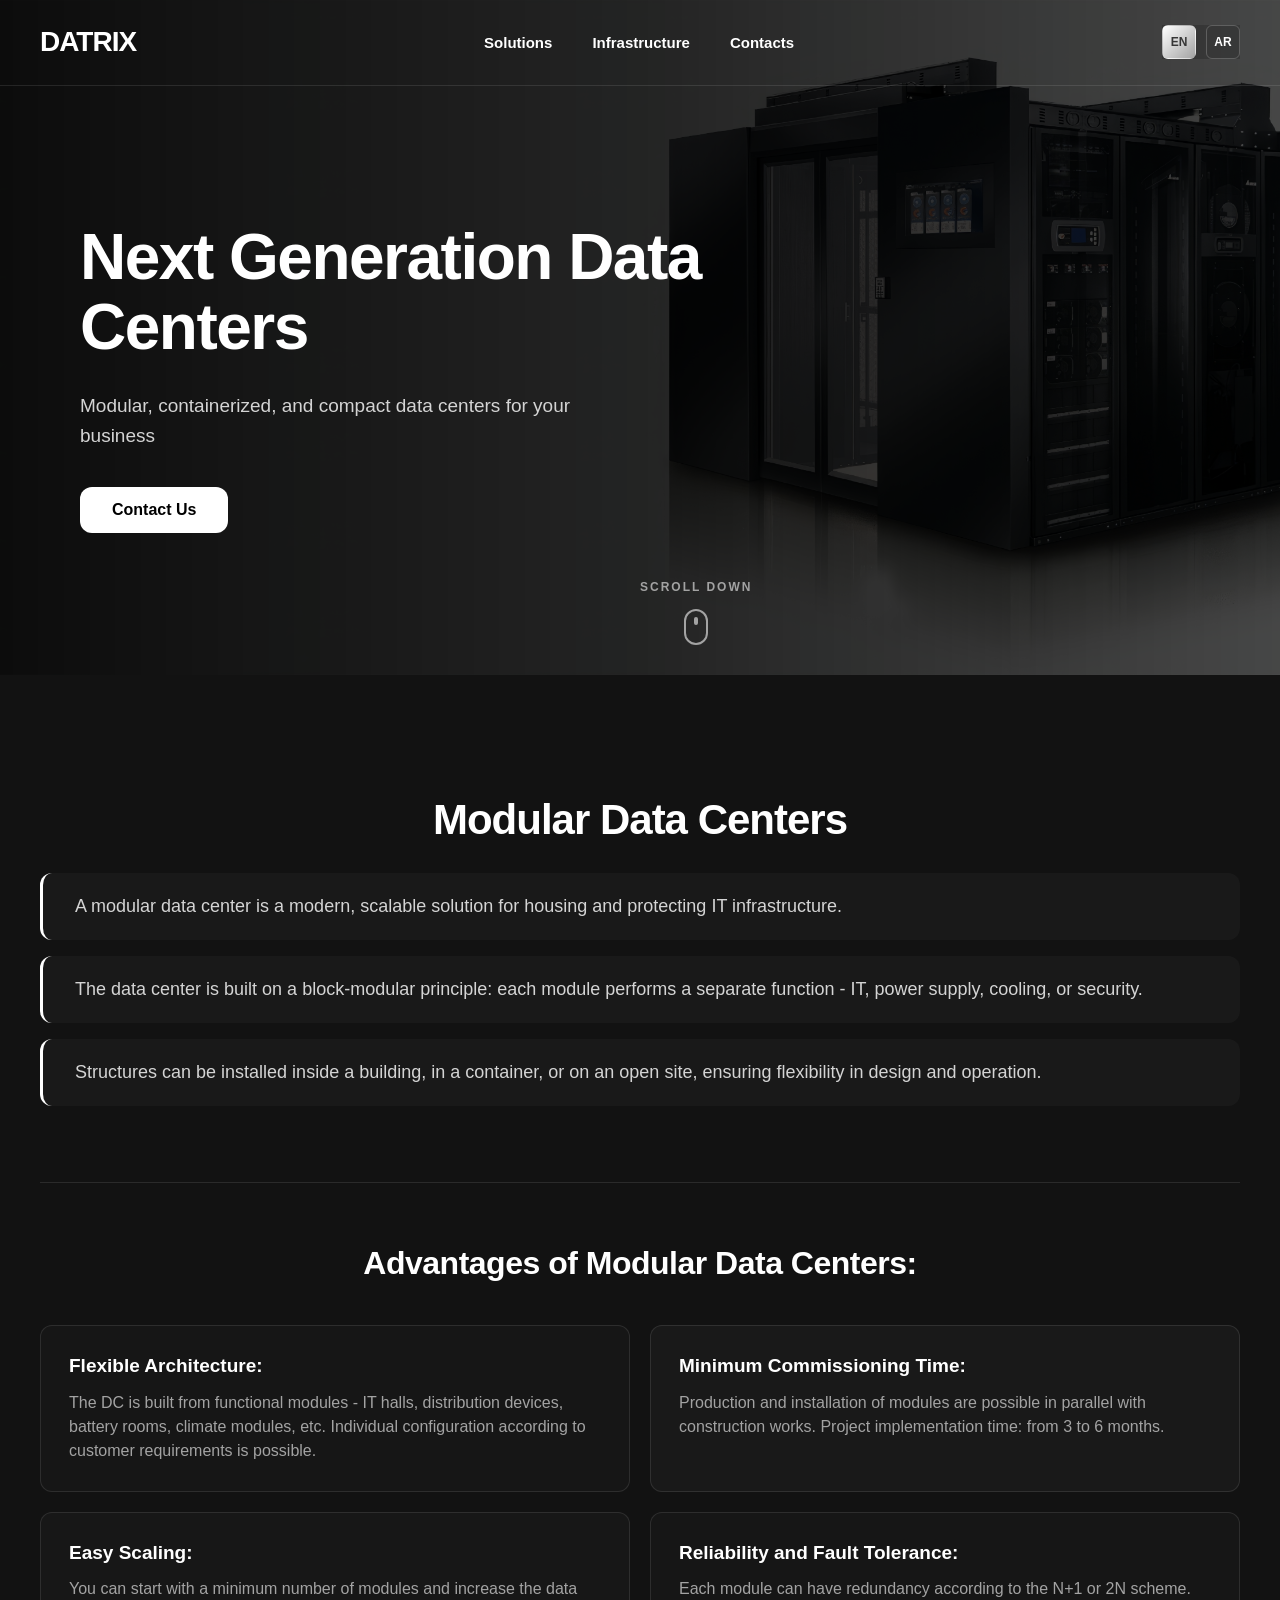
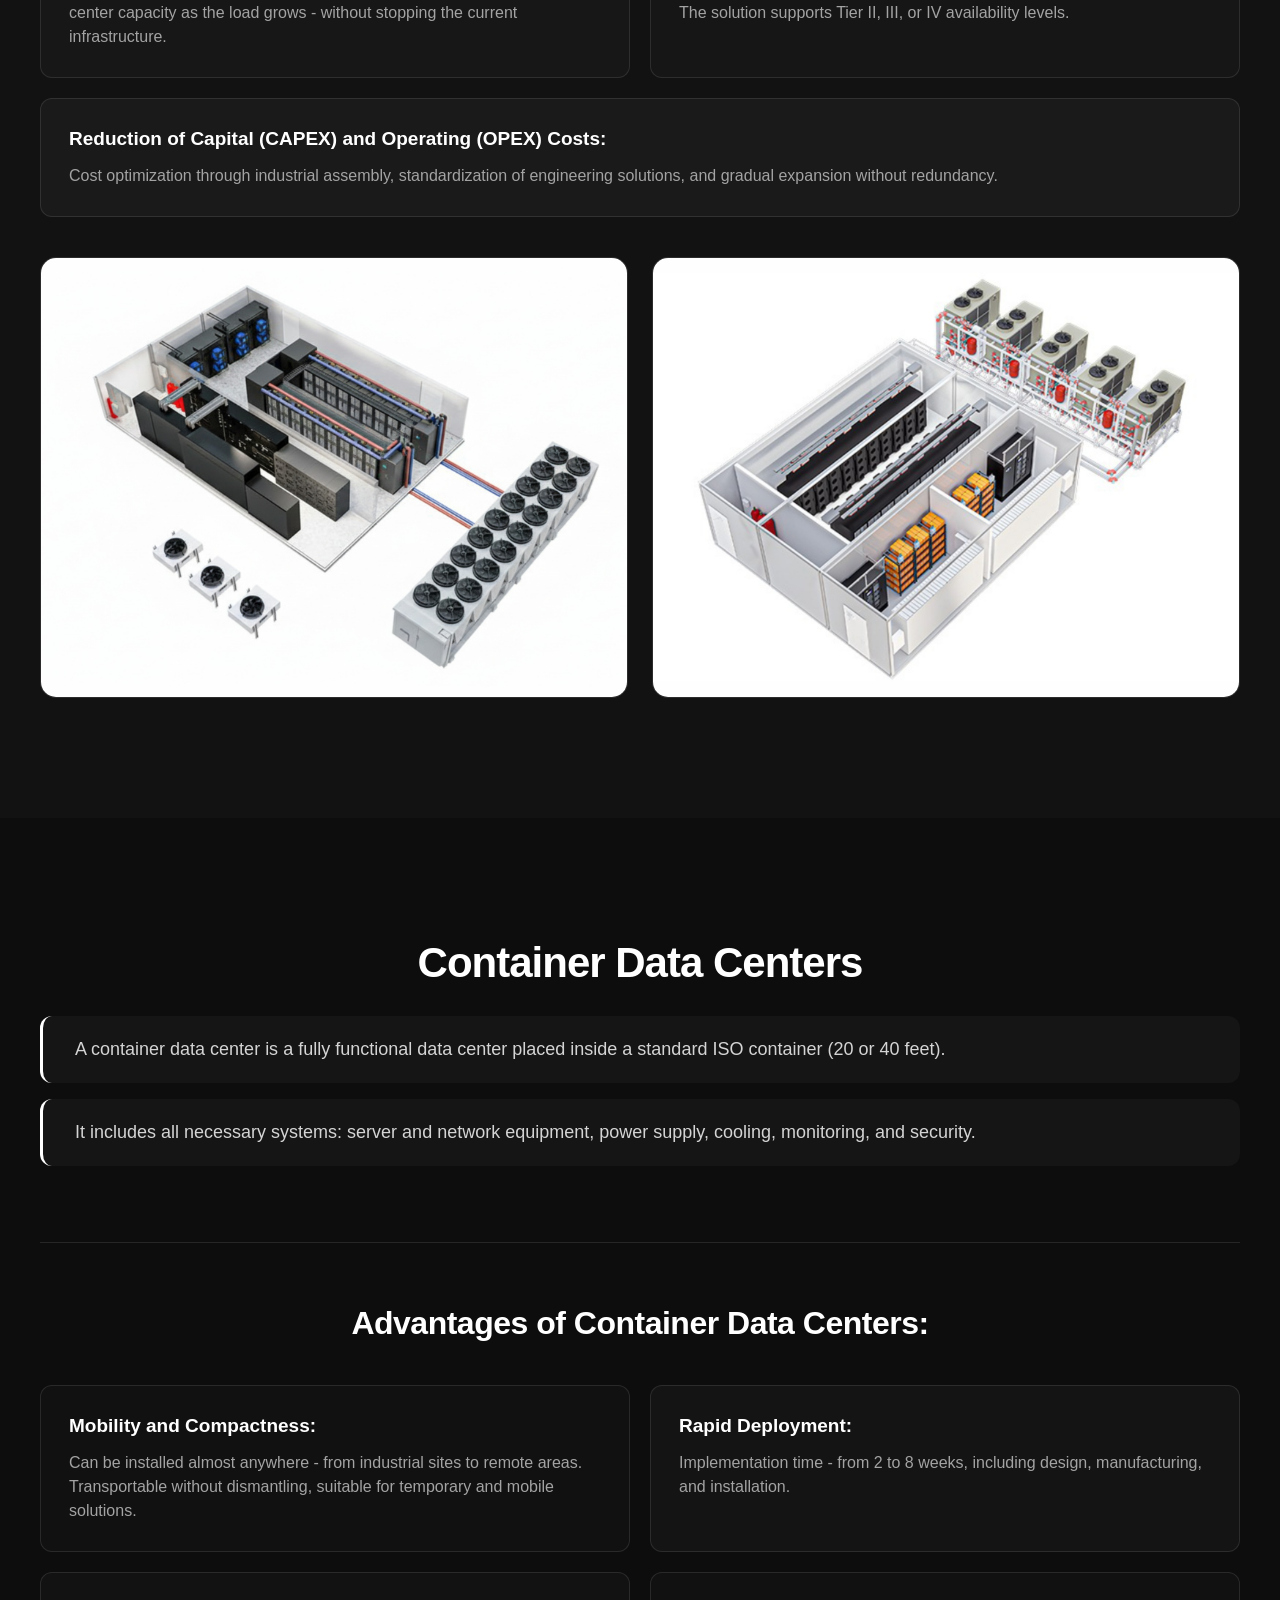
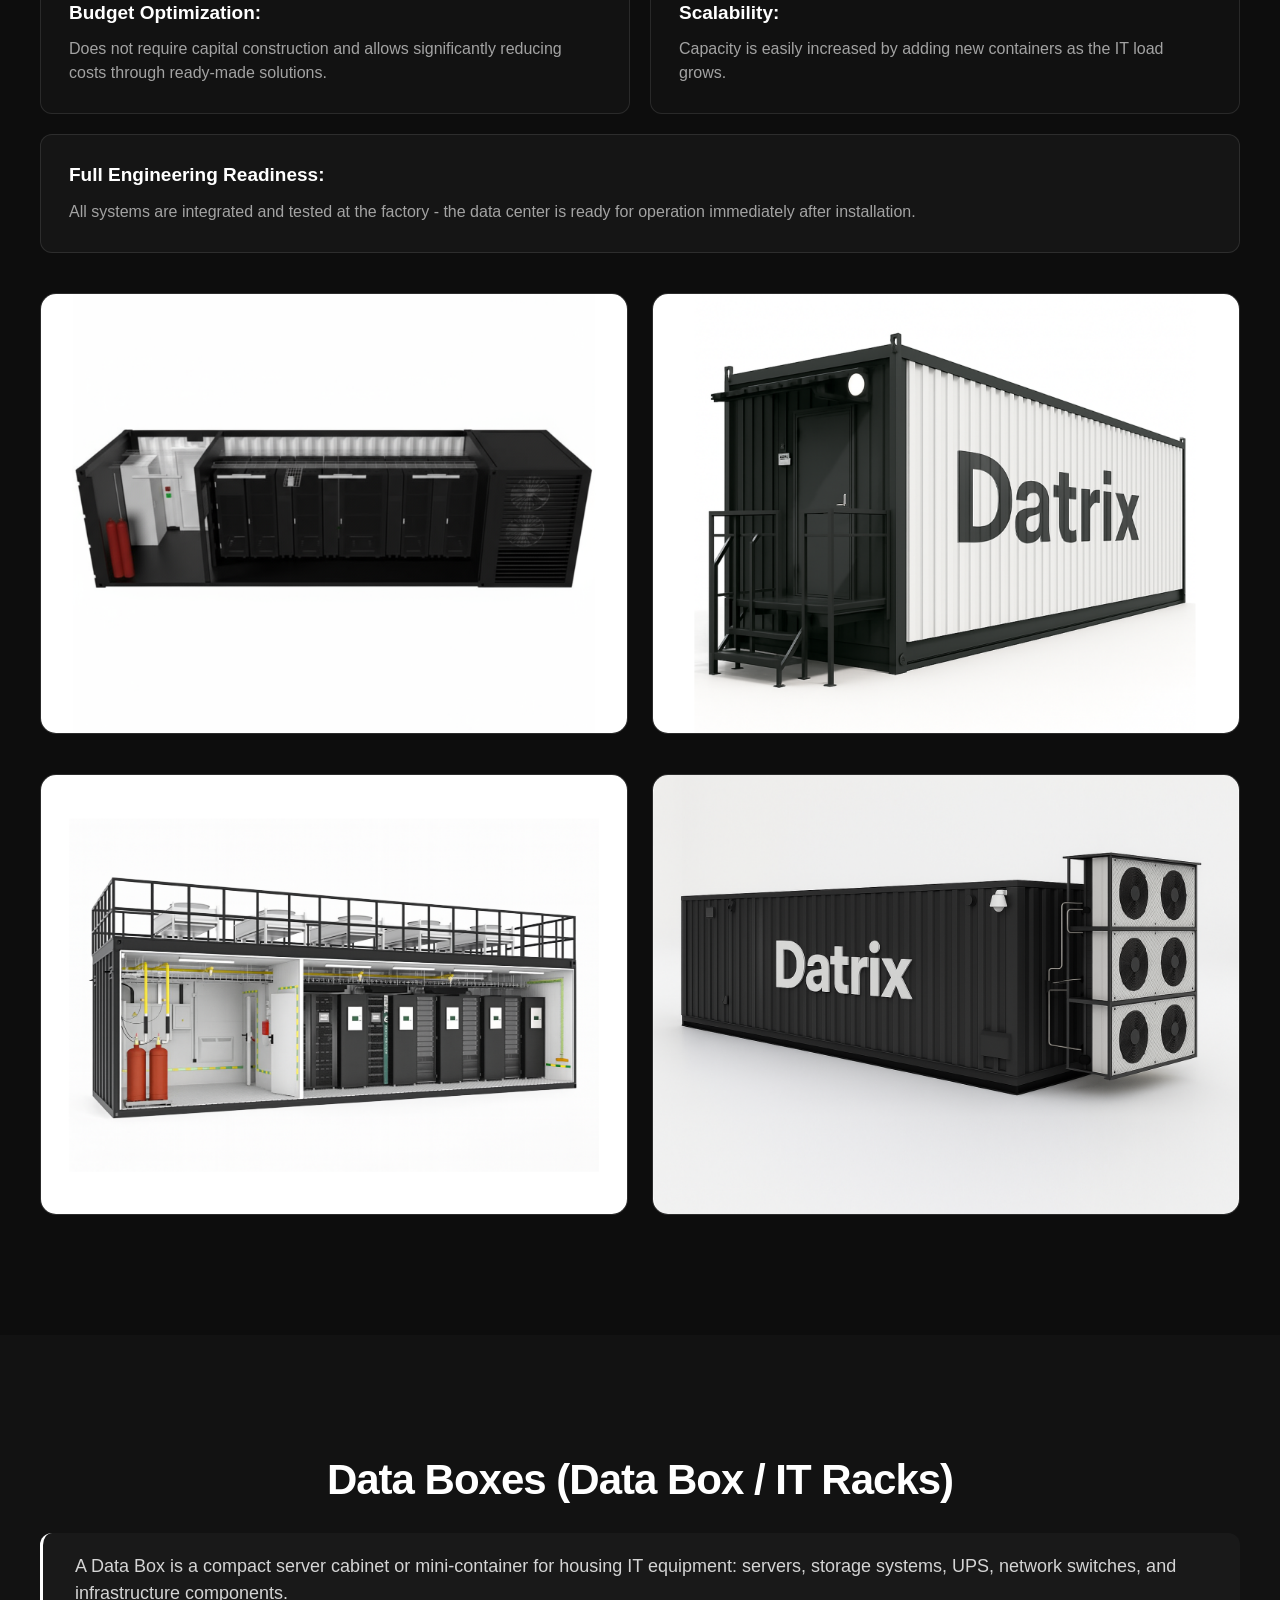
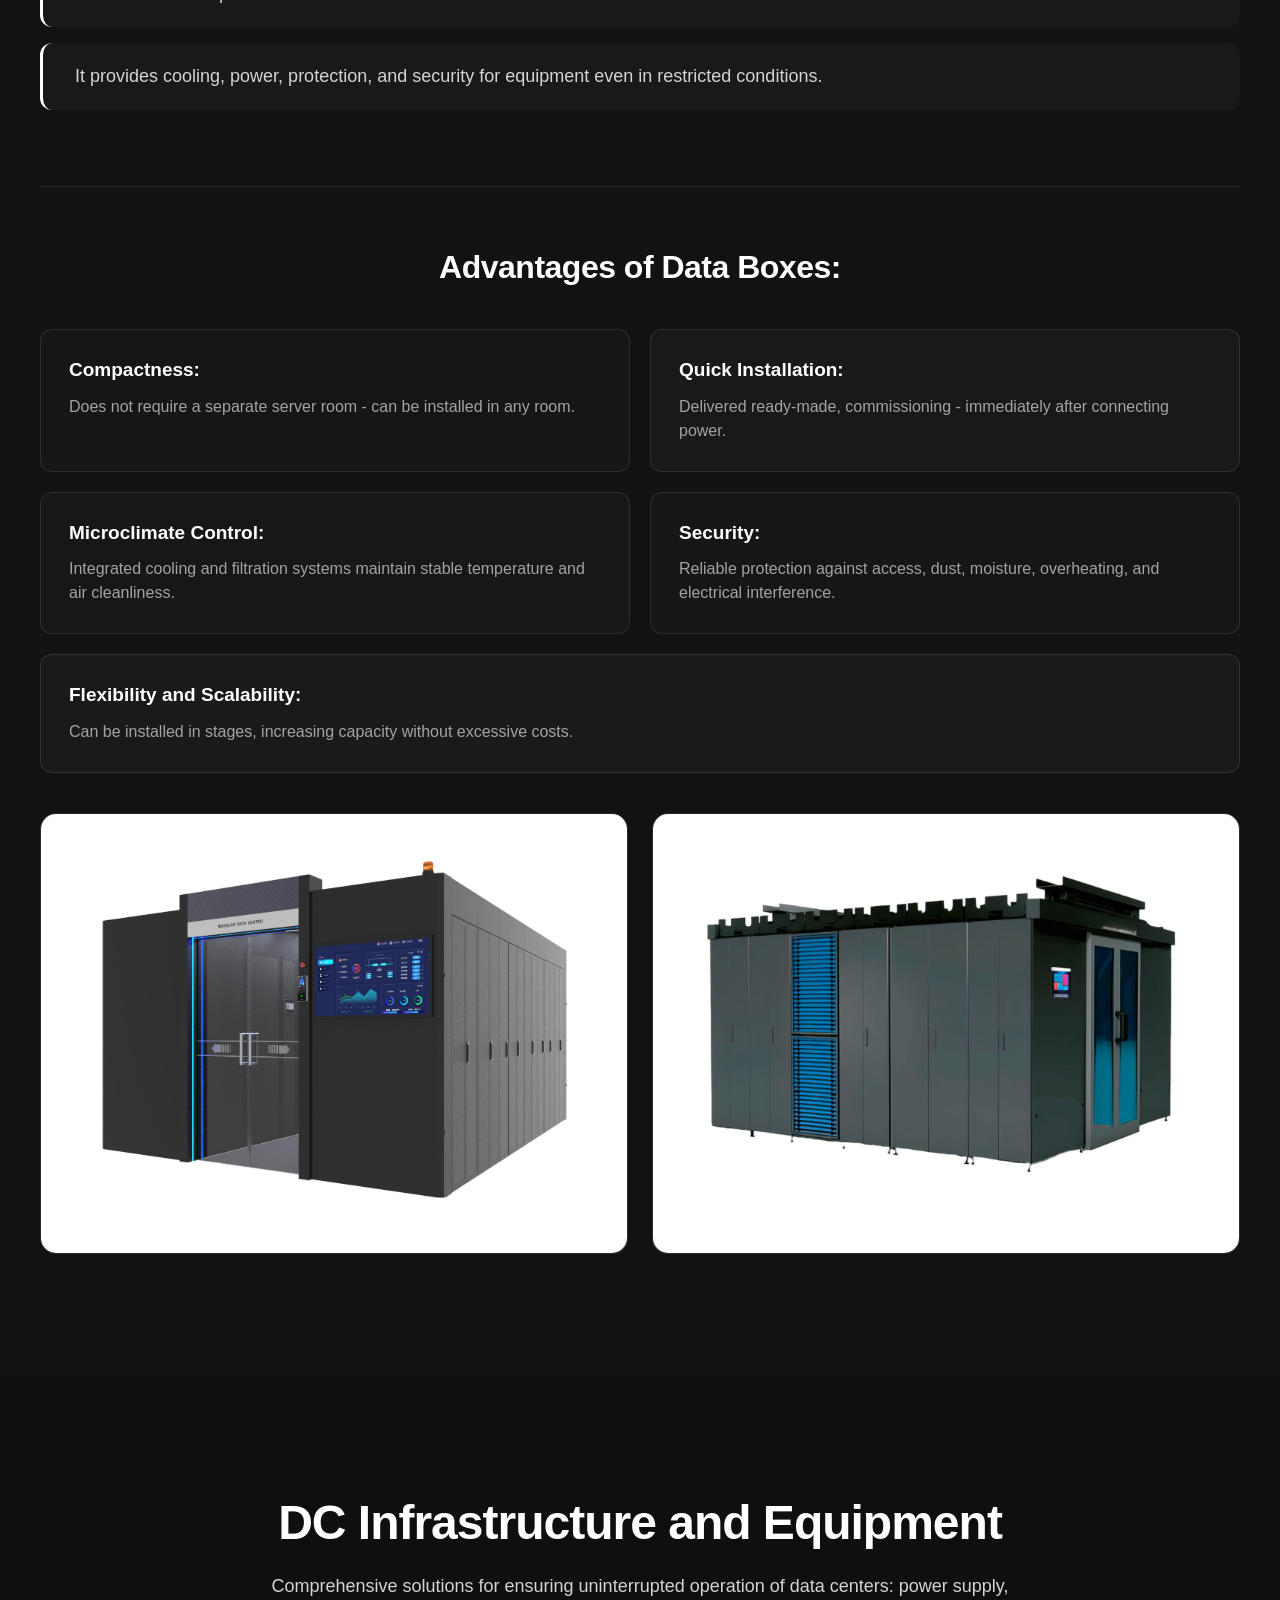
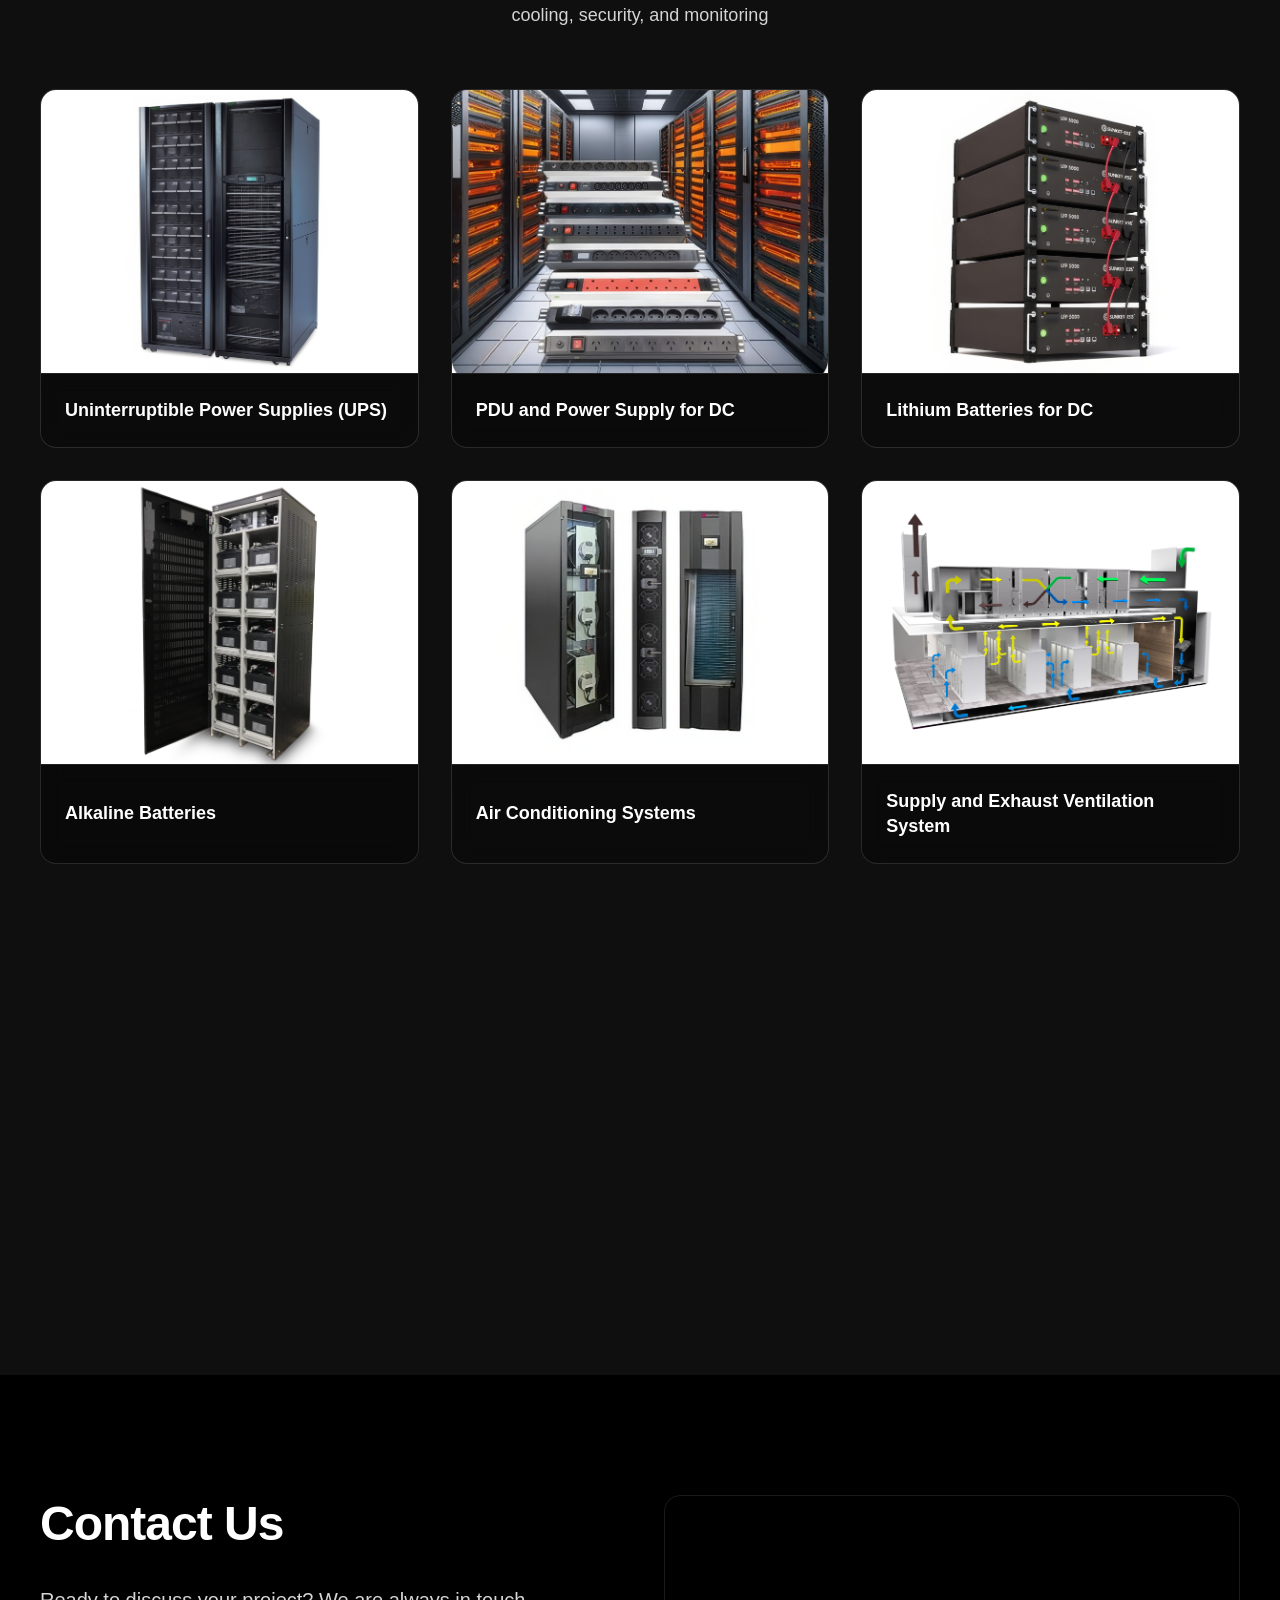
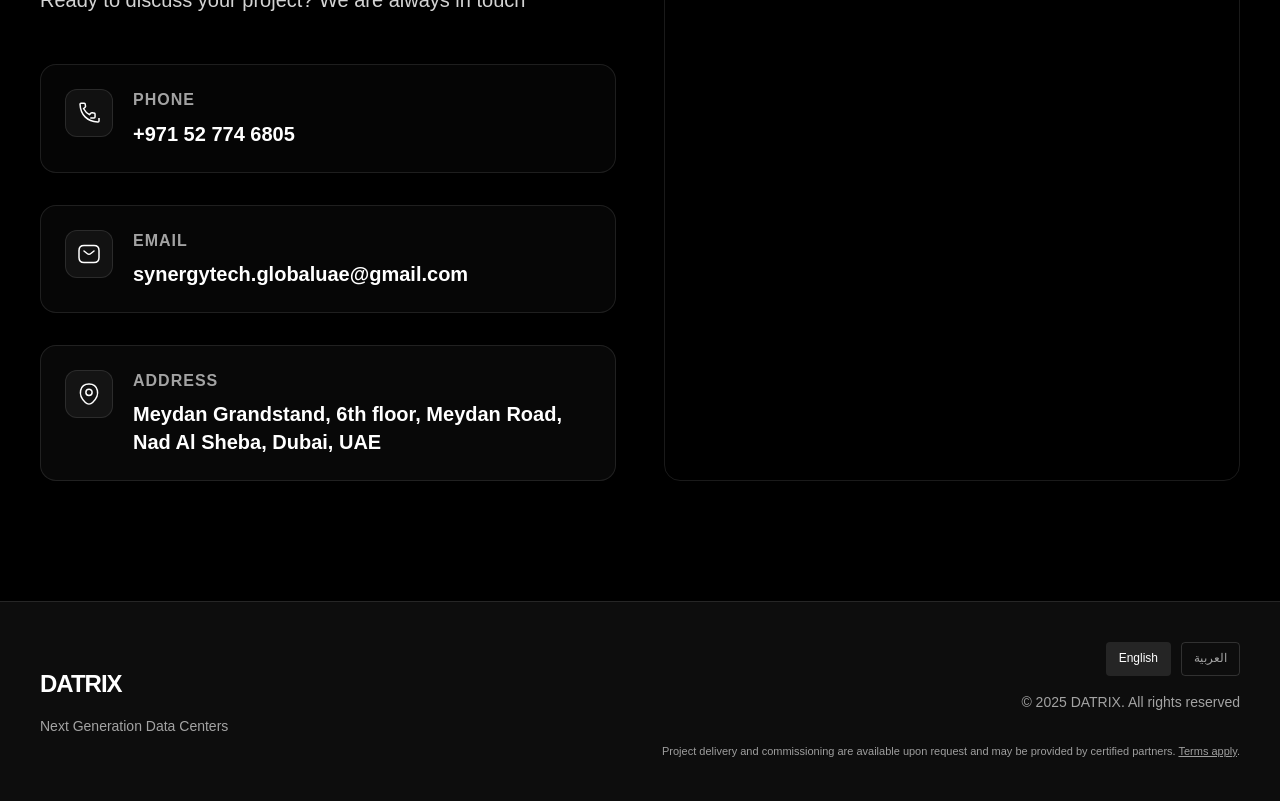
==== commit 6958dadb: "add google tag" ====
--- a/index.html
+++ b/index.html
@@ -6,6 +6,15 @@
   <meta name="viewport" content="width=device-width, initial-scale=1.0">
 
   <title>DATRIX - Modular and Container Data Centers | Turnkey Solutions</title>
+  <!-- Google tag (gtag.js) -->
+  <script async src="https://www.googletagmanager.com/gtag/js?id=AW-17918223703"></script>
+  <script>
+    window.dataLayer = window.dataLayer || [];
+    function gtag() { dataLayer.push(arguments); }
+    gtag('js', new Date());
+
+    gtag('config', 'AW-17918223703');
+  </script>
   <meta name="description"
     content="Production and installation of modular and container data centers (DC). Server solutions, UPS, cooling, and infrastructure for business. Tier III/IV reliability.">
   <meta name="keywords"
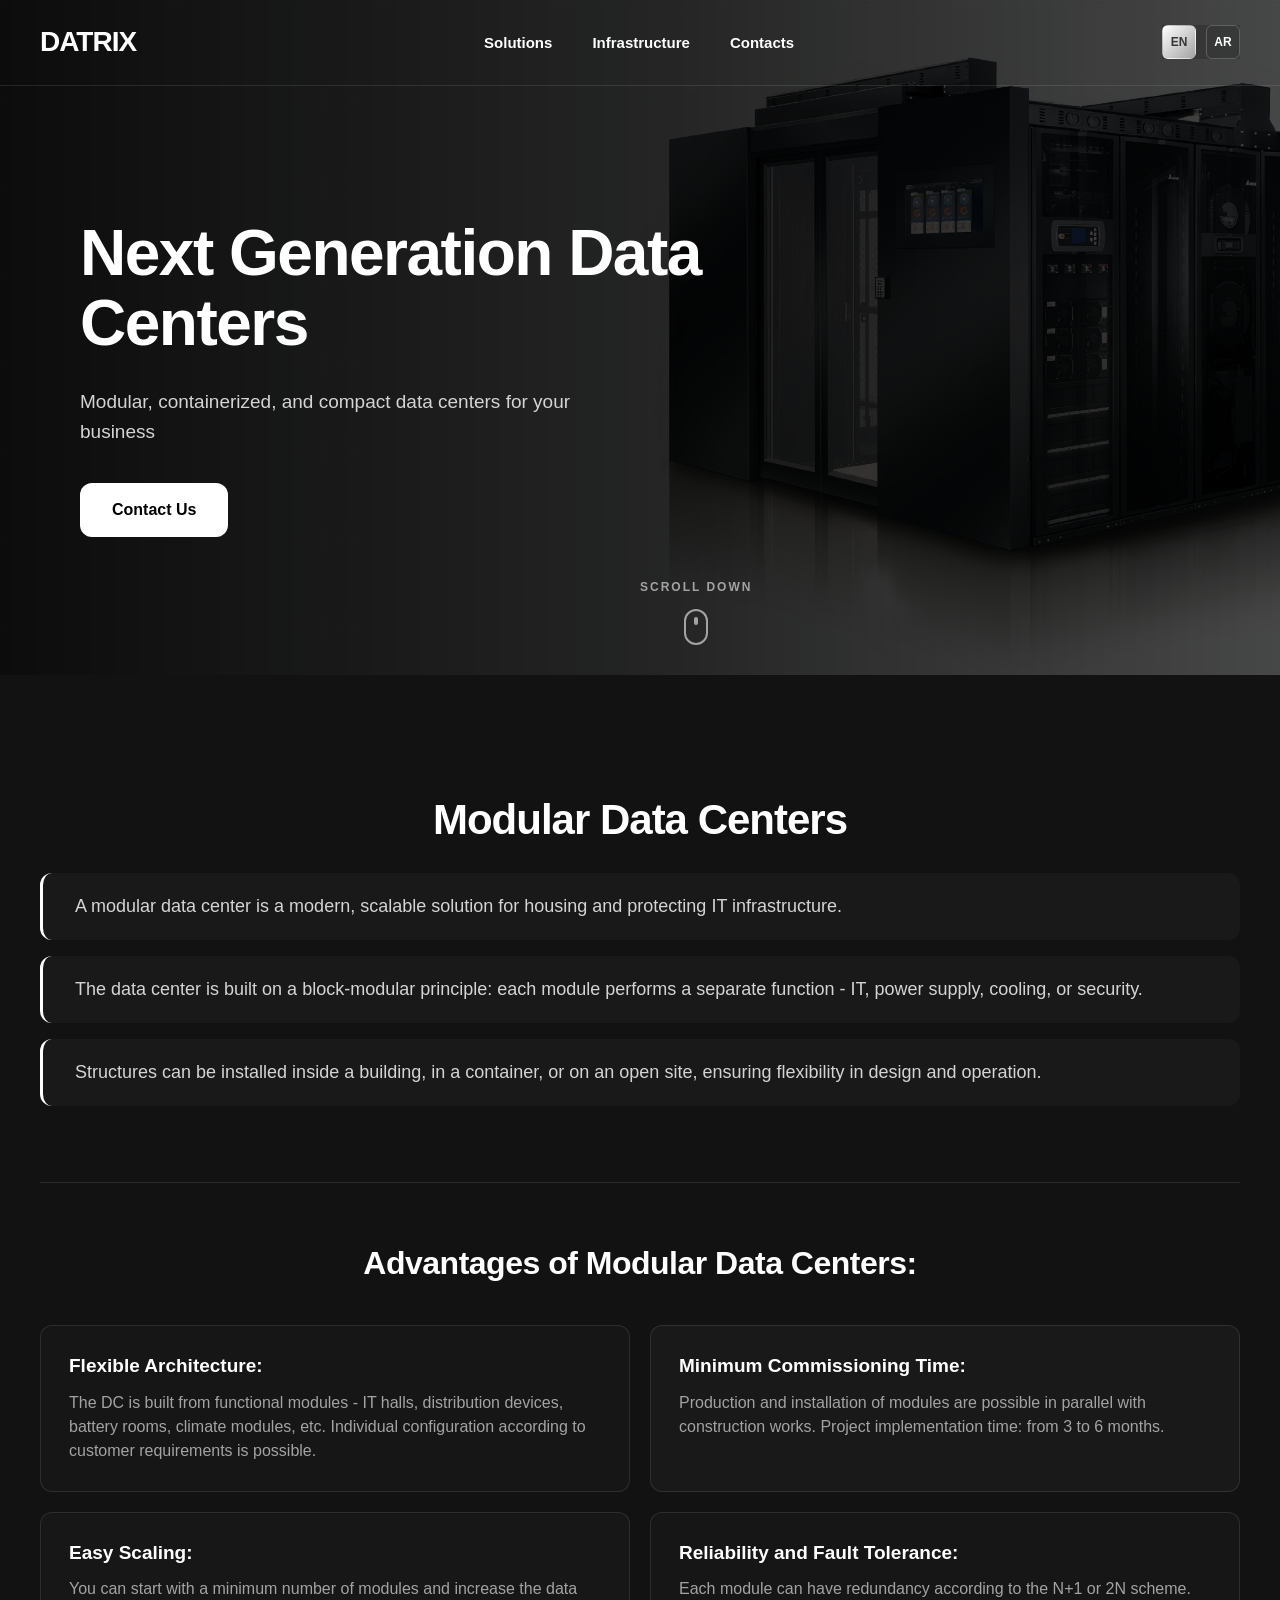
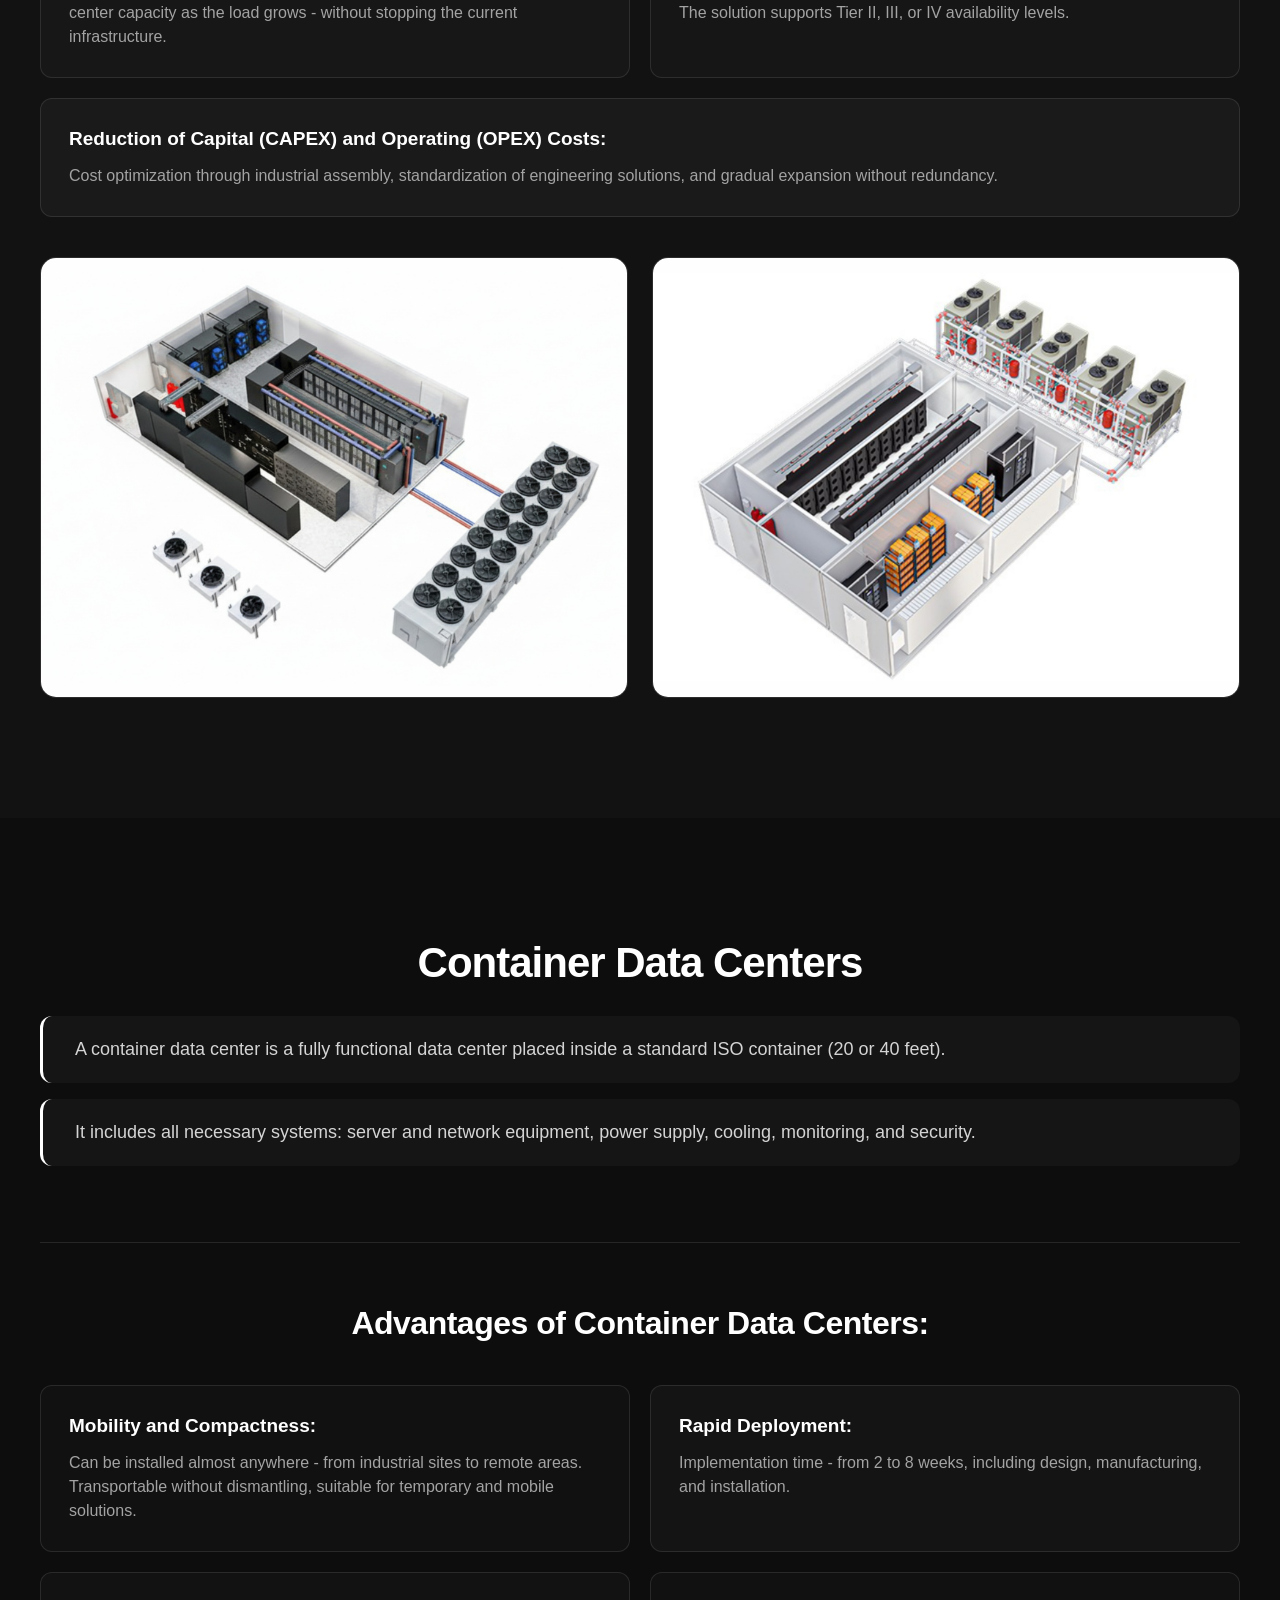
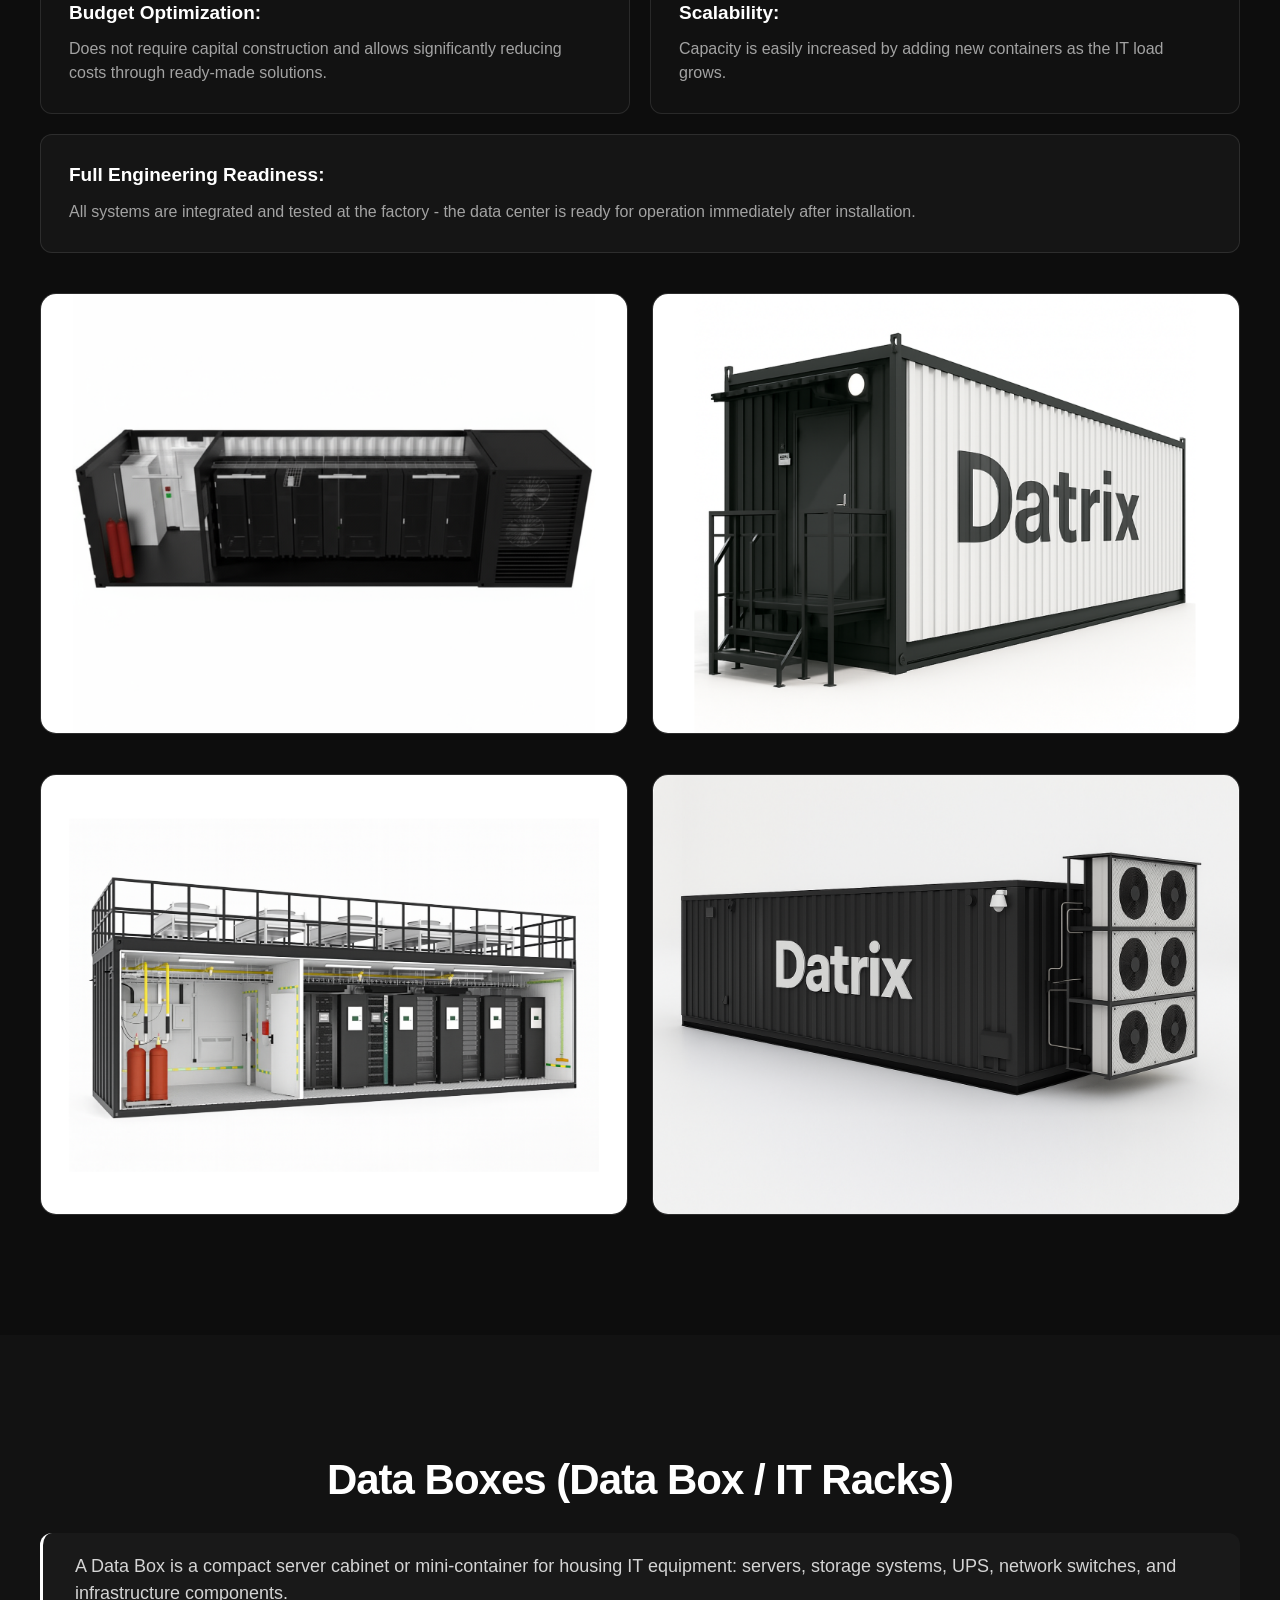
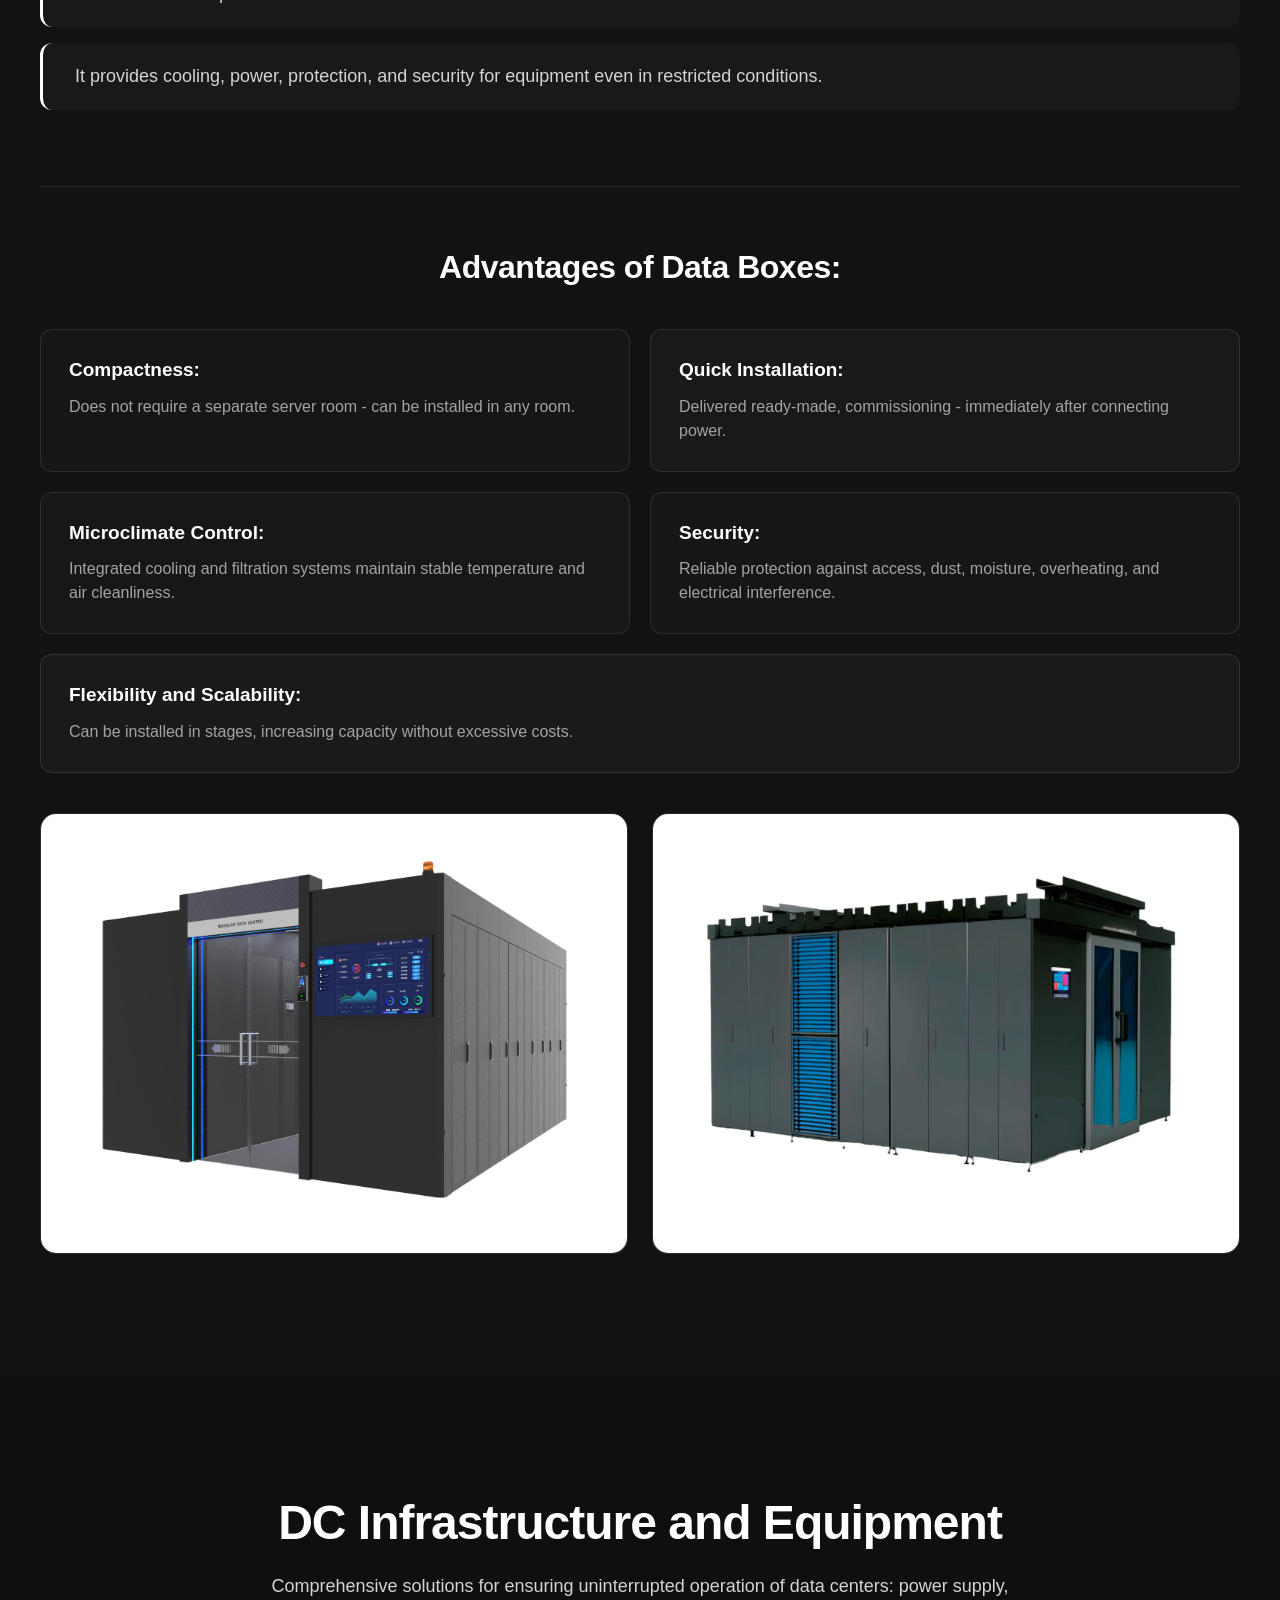
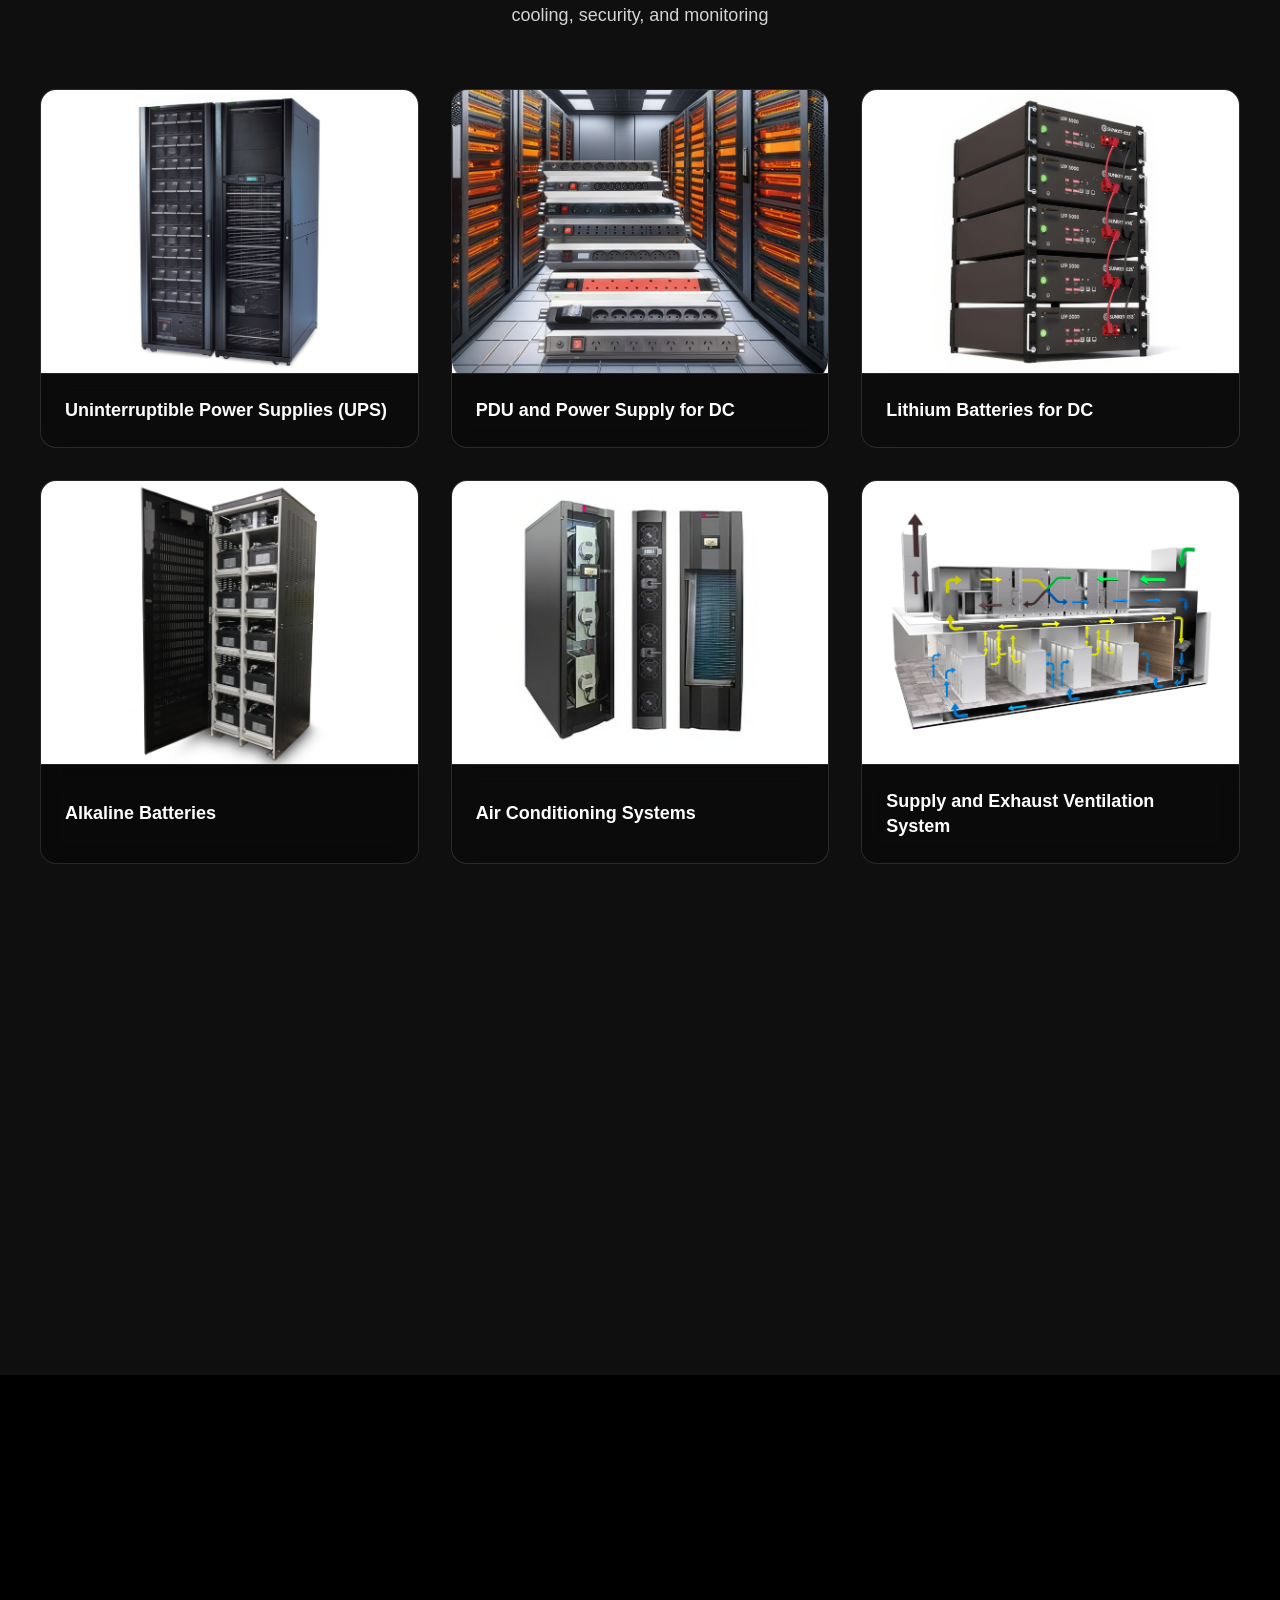
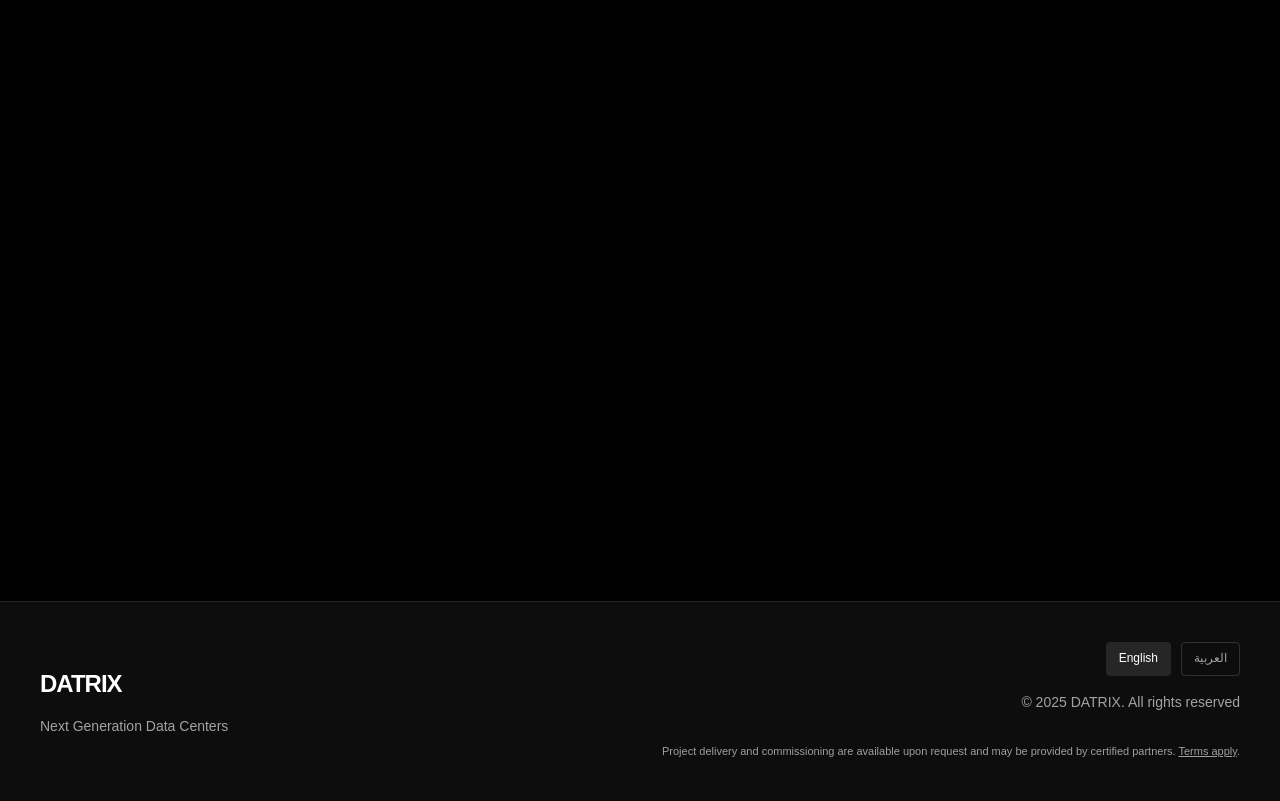
==== commit 35b7d4b9: "fix adaptive & buttons" ====
--- a/index.html
+++ b/index.html
@@ -1,3 +1,4 @@
+<!-- index.html -->
 <!DOCTYPE html>
 <html lang="en">
 
@@ -6,7 +7,7 @@
   <meta name="viewport" content="width=device-width, initial-scale=1.0">
 
   <title>DATRIX - Modular and Container Data Centers | Turnkey Solutions</title>
-  <!-- Google tag (gtag.js) -->
+  
   <script async src="https://www.googletagmanager.com/gtag/js?id=AW-17918223703"></script>
   <script>
     window.dataLayer = window.dataLayer || [];
@@ -117,7 +118,7 @@
         <a href="ar/index.html" class="lang-link">AR</a>
       </div>
 
-      <button class="header__burger">
+      <button class="header__burger" aria-label="Open menu">
         <span class="header__burger-line"></span>
         <span class="header__burger-line"></span>
         <span class="header__burger-line"></span>
@@ -127,7 +128,7 @@
 
   <section class="hero">
     <div class="hero__bg">
-      <img src="assets/images/баннер.jpg" alt="" class="hero__bg-image">
+      <img src="assets/images/баннер.jpg" alt="" class="hero__bg-image" fetchpriority="high">
       <div class="hero__overlay"></div>
     </div>
 
@@ -142,7 +143,7 @@
         </p>
 
         <div class="hero__actions">
-          <button class="btn btn-primary">Contact Us</button>
+          <a href="#contacts" class="btn btn-primary">Contact Us</a>
         </div>
       </div>
     </div>
@@ -218,10 +219,10 @@
 
         <div class="solution-section__images solution-section__images--two-col">
           <div class="solution-section__image-wrapper">
-            <img src="assets/images/777.jpg" alt="Data Center 2" class="solution-section__image">
-          </div>
-          <div class="solution-section__image-wrapper">
-            <img src="assets/images/цод 555.jpg" alt="Data Center 1" class="solution-section__image">
+            <img src="assets/images/777.jpg" alt="Data Center 2" class="solution-section__image" loading="lazy">
+          </div>
+          <div class="solution-section__image-wrapper">
+            <img src="assets/images/цод 555.jpg" alt="Data Center 1" class="solution-section__image" loading="lazy">
           </div>
         </div>
       </div>
@@ -287,18 +288,18 @@
 
         <div class="solution-section__images solution-section__images--two-col">
           <div class="solution-section__image-wrapper">
-            <img src="assets/images/ЦОД 7.jpeg" alt="DC 7" class="solution-section__image">
-          </div>
-          <div class="solution-section__image-wrapper">
-            <img src="assets/images/ЦОД 4.png" alt="DC 4" class="solution-section__image">
+            <img src="assets/images/ЦОД 7.jpeg" alt="DC 7" class="solution-section__image" loading="lazy">
+          </div>
+          <div class="solution-section__image-wrapper">
+            <img src="assets/images/ЦОД 4.png" alt="DC 4" class="solution-section__image" loading="lazy">
           </div>
         </div>
         <div class="solution-section__images solution-section__images--two-col">
           <div class="solution-section__image-wrapper">
-            <img src="assets/images/ЦОД 6.png" alt="DC 6" class="solution-section__image">
-          </div>
-          <div class="solution-section__image-wrapper">
-            <img src="assets/images/ЦОД 5.png" alt="DC 5" class="solution-section__image">
+            <img src="assets/images/ЦОД 6.png" alt="DC 6" class="solution-section__image" loading="lazy">
+          </div>
+          <div class="solution-section__image-wrapper">
+            <img src="assets/images/ЦОД 5.png" alt="DC 5" class="solution-section__image" loading="lazy">
           </div>
         </div>
       </div>
@@ -360,10 +361,10 @@
 
         <div class="solution-section__images solution-section__images--two-col">
           <div class="solution-section__image-wrapper">
-            <img src="assets/images/ЦОД 8.jpg" alt="DC 8" class="solution-section__image">
-          </div>
-          <div class="solution-section__image-wrapper">
-            <img src="assets/images/08.png" alt="DC 7" class="solution-section__image">
+            <img src="assets/images/ЦОД 8.jpg" alt="DC 8" class="solution-section__image" loading="lazy">
+          </div>
+          <div class="solution-section__image-wrapper">
+            <img src="assets/images/08.png" alt="DC 7" class="solution-section__image" loading="lazy">
           </div>
         </div>
       </div>
@@ -383,7 +384,7 @@
       <div class="infrastructure__grid">
         <div class="infrastructure__card">
           <div class="infrastructure__card-image">
-            <img src="assets/images/1. ИБП.jpg" alt="UPS">
+            <img src="assets/images/1. ИБП.jpg" alt="UPS" loading="lazy">
           </div>
           <div class="infrastructure__card-content">
             <h3 class="infrastructure__card-title">Uninterruptible Power Supplies (UPS)</h3>
@@ -399,7 +400,7 @@
 
         <div class="infrastructure__card">
           <div class="infrastructure__card-image">
-            <img src="assets/images/2. PDU.jpeg" alt="PDU">
+            <img src="assets/images/2. PDU.jpeg" alt="PDU" loading="lazy">
           </div>
           <div class="infrastructure__card-content">
             <h3 class="infrastructure__card-title">PDU and Power Supply for DC</h3>
@@ -416,7 +417,7 @@
 
         <div class="infrastructure__card">
           <div class="infrastructure__card-image">
-            <img src="assets/images/3. Литиевые аккумуляторы.jpeg" alt="Lithium Batteries">
+            <img src="assets/images/3. Литиевые аккумуляторы.jpeg" alt="Lithium Batteries" loading="lazy">
           </div>
           <div class="infrastructure__card-content">
             <h3 class="infrastructure__card-title">Lithium Batteries for DC</h3>
@@ -432,7 +433,7 @@
 
         <div class="infrastructure__card">
           <div class="infrastructure__card-image">
-            <img src="assets/images/4. Щелочные аккумуляторы.jpeg" alt="Alkaline Batteries">
+            <img src="assets/images/4. Щелочные аккумуляторы.jpeg" alt="Alkaline Batteries" loading="lazy">
           </div>
           <div class="infrastructure__card-content">
             <h3 class="infrastructure__card-title">Alkaline Batteries</h3>
@@ -449,7 +450,7 @@
 
         <div class="infrastructure__card">
           <div class="infrastructure__card-image">
-            <img src="assets/images/5. Системы кондиционирования.jpg" alt="Air Conditioning Systems">
+            <img src="assets/images/5. Системы кондиционирования.jpg" alt="Air Conditioning Systems" loading="lazy">
           </div>
           <div class="infrastructure__card-content">
             <h3 class="infrastructure__card-title">Air Conditioning Systems</h3>
@@ -465,7 +466,7 @@
 
         <div class="infrastructure__card">
           <div class="infrastructure__card-image">
-            <img src="assets/images/6. Система ПВВ.png" alt="Ventilation System">
+            <img src="assets/images/6. Система ПВВ.png" alt="Ventilation System" loading="lazy">
           </div>
           <div class="infrastructure__card-content">
             <h3 class="infrastructure__card-title">Supply and Exhaust Ventilation System</h3>
@@ -483,7 +484,7 @@
 
         <div class="infrastructure__card">
           <div class="infrastructure__card-image">
-            <img src="assets/images/7. Системы безопасности.jpg" alt="Security Systems">
+            <img src="assets/images/7. Системы безопасности.jpg" alt="Security Systems" loading="lazy">
           </div>
           <div class="infrastructure__card-content">
             <h3 class="infrastructure__card-title">Security Systems</h3>
@@ -501,7 +502,7 @@
 
         <div class="infrastructure__card">
           <div class="infrastructure__card-image">
-            <img src="assets/images/8. SCADA.jpeg" alt="SCADA">
+            <img src="assets/images/8. SCADA.jpeg" alt="SCADA" loading="lazy">
           </div>
           <div class="infrastructure__card-content">
             <h3 class="infrastructure__card-title">DC Monitoring and Dispatching</h3>
@@ -579,7 +580,7 @@
 
         <div class="contacts__map">
           <iframe src="https://maps.google.com/maps?q=Meydan+Grandstand+Dubai&t=&z=15&ie=UTF8&iwloc=&output=embed"
-            frameborder="0" allowfullscreen="true" class="contacts__map-iframe">
+            frameborder="0" allowfullscreen="true" class="contacts__map-iframe" loading="lazy">
           </iframe>
         </div>
       </div>
@@ -599,7 +600,7 @@
             <a href="#" class="footer__lang-link footer__lang-link--active">English</a>
             <a href="ar/index.html" class="footer__lang-link">العربية</a>
           </div>
-          <p class="footer__copy">&copy; 2025 DATRIX. All rights reserved</p>
+          <p class="footer__copy">© 2025 DATRIX. All rights reserved</p>
           <div class="footer__legal" style="margin-top: 15px; font-size: 11px; opacity: 0.6; text-align: right;">
             Project delivery and commissioning are available upon request and may be provided by certified partners. <a
               href="terms.html" style="color: inherit; text-decoration: underline;">Terms apply</a>.
--- a/assets/css/globals.css
+++ b/assets/css/globals.css
@@ -1,16 +1,12 @@
-/* assets\css\globals.css */
-
+/* assets/css/globals.css */
 :root {
   --black: #000000;
   --dark-bg: #0A0A0A;
   --dark-secondary: #141414;
   --dark-tertiary: #1A1A1A;
-  
-  /* Градации темных оттенков для разнообразия секций */
   --dark-variant-1: #0D0D0D;
   --dark-variant-2: #121212;
   --dark-variant-3: #0F0F0F;
-  
   --white: #FFFFFF;
   --gray-100: #F5F5F5;
   --gray-200: #E5E5E5;
@@ -20,28 +16,22 @@
   --gray-600: #525252;
   --gray-700: #404040;
   --gray-800: #262626;
-  
   --accent-primary: #FFFFFF;
   --accent-gradient: linear-gradient(135deg, #FFFFFF 0%, #A3A3A3 100%);
-  
   --text-primary: #FFFFFF;
   --text-secondary: #A3A3A3;
   --text-muted: #737373;
-  
   --card-bg: rgba(26, 26, 26, 0.8);
   --card-border: rgba(255, 255, 255, 0.1);
   --card-border-hover: rgba(255, 255, 255, 0.3);
-  
   --shadow-sm: 0 2px 8px rgba(0, 0, 0, 0.4);
   --shadow-md: 0 4px 16px rgba(0, 0, 0, 0.5);
   --shadow-lg: 0 8px 32px rgba(0, 0, 0, 0.6);
   --shadow-xl: 0 16px 48px rgba(0, 0, 0, 0.7);
   --shadow-glow-white: 0 8px 32px rgba(255, 255, 255, 0.15);
-  
   --transition-fast: 0.2s ease;
   --transition-normal: 0.3s ease;
   --transition-slow: 0.5s ease;
-  
   --border-radius-sm: 8px;
   --border-radius-md: 12px;
   --border-radius-lg: 16px;
@@ -68,6 +58,8 @@
   color: var(--text-primary);
   background: var(--black);
   overflow-x: hidden;
+  width: 100%;
+  max-width: 100vw;
   -webkit-font-smoothing: antialiased;
   -moz-osx-font-smoothing: grayscale;
 }
@@ -90,6 +82,7 @@
 }
 
 .container {
+  width: 100%;
   max-width: 1440px;
   margin: 0 auto;
   padding: 0 40px;
--- a/components/hero/hero.css
+++ b/components/hero/hero.css
@@ -1,5 +1,4 @@
 /* components/hero/hero.css */
-
 .hero {
   min-height: 75vh;
   display: flex;
@@ -17,9 +16,11 @@
   width: 100%;
   height: 100%;
   z-index: 0;
-  
-  /* Анимация появления фона - УСКОРЕНО */
   animation: fadeIn 0.8s ease-out;
+}
+
+[dir="rtl"] .hero__bg {
+  transform: scaleX(-1);
 }
 
 @keyframes fadeIn {
@@ -37,8 +38,6 @@
   object-fit: cover;
   object-position: center;
   transition: transform 0.3s ease;
-  
-  /* Эффект zoom-out при загрузке - УСКОРЕНО */
   animation: zoomOut 1s ease-out;
 }
 
@@ -63,8 +62,6 @@
   height: 100%;
   background: linear-gradient(to right, rgba(0, 0, 0, 0.95) 0%, rgba(0, 0, 0, 0.85) 50%, rgba(0, 0, 0, 0.7) 100%);
   transition: background 0.5s ease;
-  
-  /* Анимация появления overlay - УСКОРЕНО */
   animation: fadeIn 0.6s ease-out 0.2s both;
 }
 
@@ -104,8 +101,6 @@
   backdrop-filter: blur(10px);
   transition: all 0.3s ease;
   border: 1px solid transparent;
-  
-  /* Анимация появления label - УСКОРЕНО */
   animation: fadeInRight 0.5s ease-out 0.4s both;
 }
 
@@ -134,8 +129,6 @@
   margin: 0;
   letter-spacing: -1.5px;
   transition: transform 0.3s ease, text-shadow 0.3s ease;
-  
-  /* Анимация появления заголовка - УСКОРЕНО */
   animation: fadeInUp 0.6s ease-out 0.5s both;
 }
 
@@ -163,8 +156,6 @@
   margin: 0;
   max-width: 550px;
   transition: color 0.3s ease, transform 0.3s ease;
-  
-  /* Анимация появления описания - УСКОРЕНО */
   animation: fadeInUp 0.6s ease-out 0.65s both;
 }
 
@@ -178,8 +169,6 @@
   align-items: center;
   gap: 20px;
   flex-wrap: wrap;
-  
-  /* Анимация появления features - УСКОРЕНО */
   animation: fadeInUp 0.6s ease-out 0.8s both;
 }
 
@@ -224,8 +213,6 @@
   align-items: center;
   gap: 16px;
   margin-top: 8px;
-  
-  /* Анимация появления кнопок - УСКОРЕНО */
   animation: fadeInUp 0.6s ease-out 0.95s both;
 }
 
@@ -241,8 +228,6 @@
   z-index: 2;
   cursor: pointer;
   transition: all 0.3s ease;
-  
-  /* Анимация появления scroll indicator - УСКОРЕНО */
   animation: fadeInUp 0.6s ease-out 1.1s both;
 }
 
@@ -329,6 +314,10 @@
     max-width: 650px;
     gap: 24px;
   }
+  
+  .hero__scroll {
+    display: none;
+  }
 }
 
 @media (max-width: 768px) {
@@ -374,10 +363,6 @@
   .btn {
     width: 100%;
   }
-
-  .hero__scroll {
-    bottom: 20px;
-  }
 }
 
 @media (max-width: 480px) {
--- a/components/contacts/contacts.css
+++ b/components/contacts/contacts.css
@@ -1,12 +1,11 @@
 /* components/contacts/contacts.css */
-
 .contacts {
   padding: 120px 0;
   background: var(--black);
   position: relative;
-}
-
-/* Subtle gradient overlay при наведении */
+  overflow: hidden;
+}
+
 .contacts::before {
   content: '';
   position: absolute;
@@ -38,6 +37,7 @@
   display: flex;
   flex-direction: column;
   gap: 32px;
+  width: 100%;
 }
 
 .contacts__title {
@@ -73,6 +73,7 @@
   flex-direction: column;
   gap: 32px;
   margin-top: 16px;
+  width: 100%;
 }
 
 .contacts__item {
@@ -86,9 +87,9 @@
   transition: all 0.4s cubic-bezier(0.4, 0, 0.2, 1);
   position: relative;
   overflow: hidden;
-}
-
-/* Разные оттенки для визуального разделения */
+  width: 100%;
+}
+
 .contacts__item:nth-child(1) {
   background: rgba(255, 255, 255, 0.02);
 }
@@ -171,6 +172,7 @@
   flex: 1;
   position: relative;
   z-index: 1;
+  min-width: 0;
 }
 
 .contacts__item-title {
@@ -196,6 +198,9 @@
   transition: all 0.3s ease;
   position: relative;
   width: fit-content;
+  max-width: 100%;
+  word-break: break-word;
+  overflow-wrap: break-word;
 }
 
 .contacts__item-link::after {
@@ -225,6 +230,8 @@
   color: var(--white);
   margin: 0;
   transition: all 0.3s ease;
+  word-break: break-word;
+  overflow-wrap: break-word;
 }
 
 .contacts__item:hover .contacts__item-text {
@@ -342,6 +349,7 @@
   .contacts__map {
     position: static;
     min-height: 350px;
+    max-width: 100%;
   }
 
   .contacts__map-iframe {
